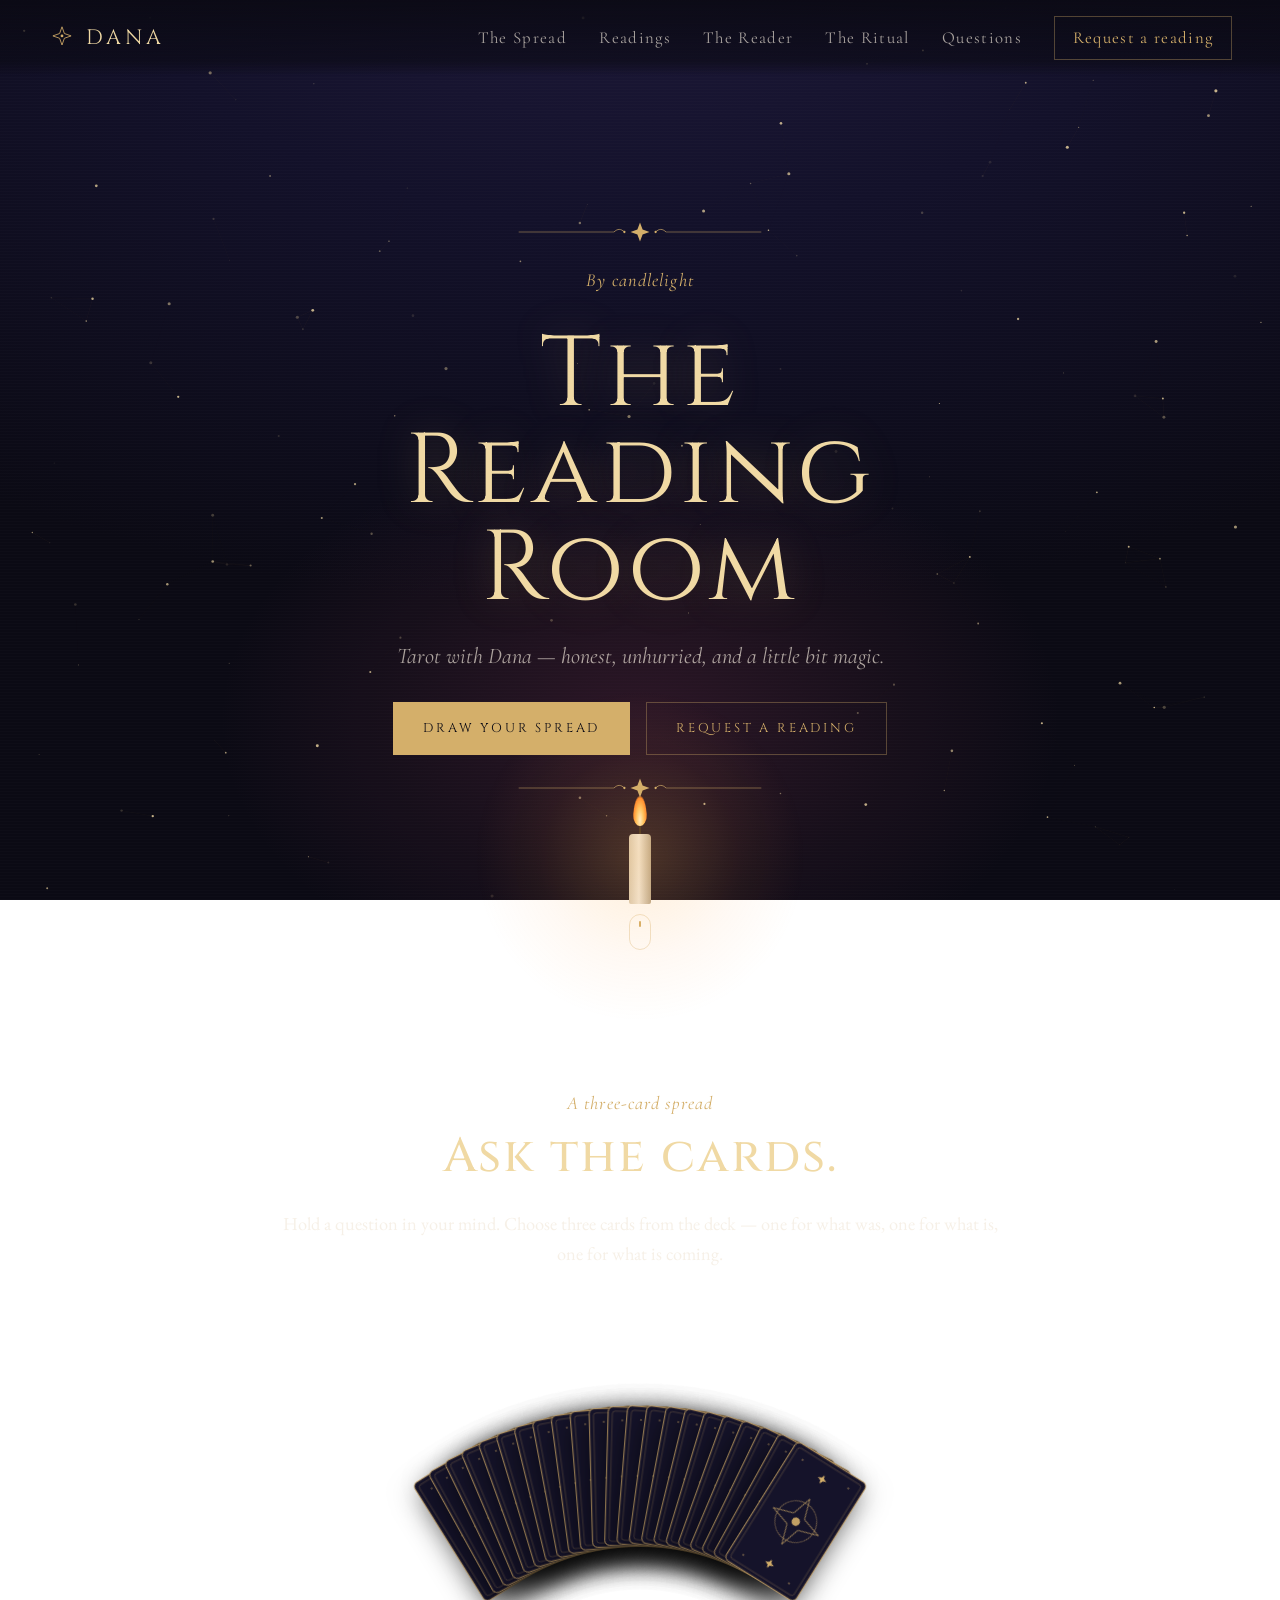
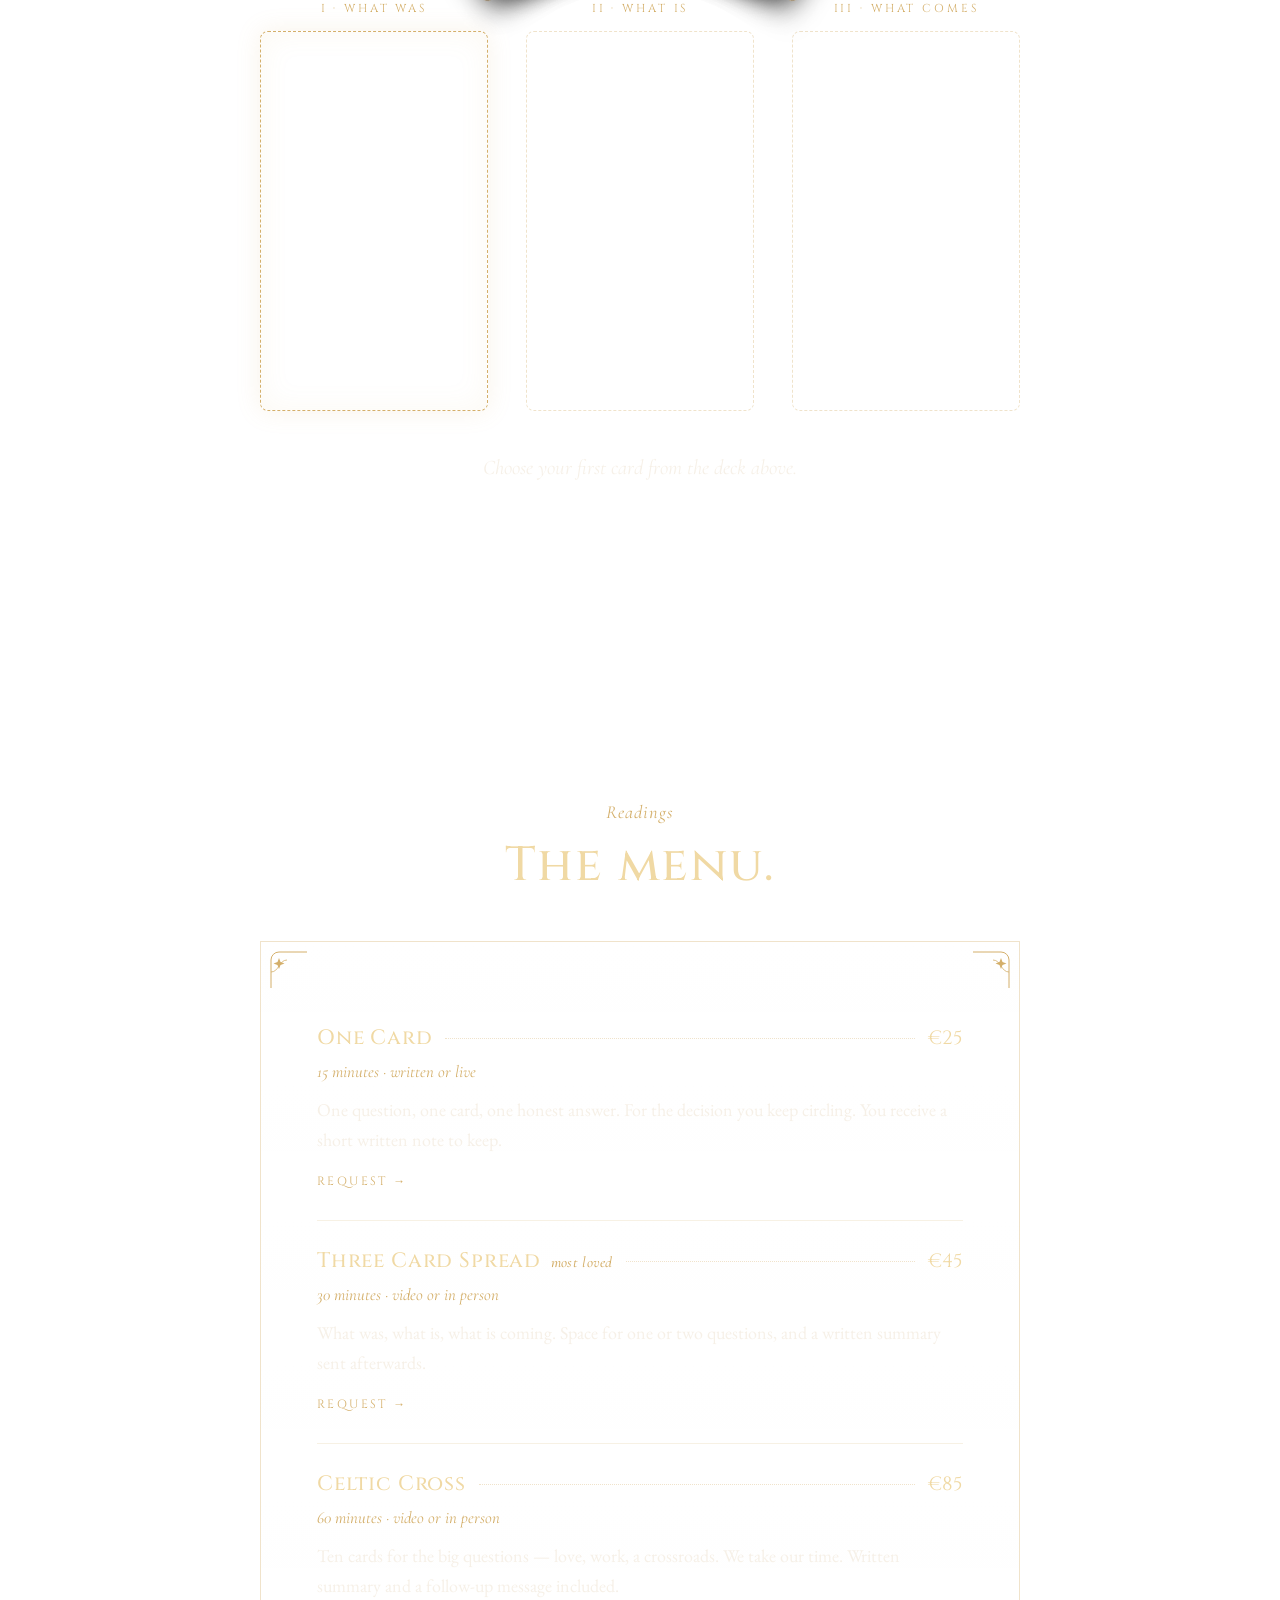
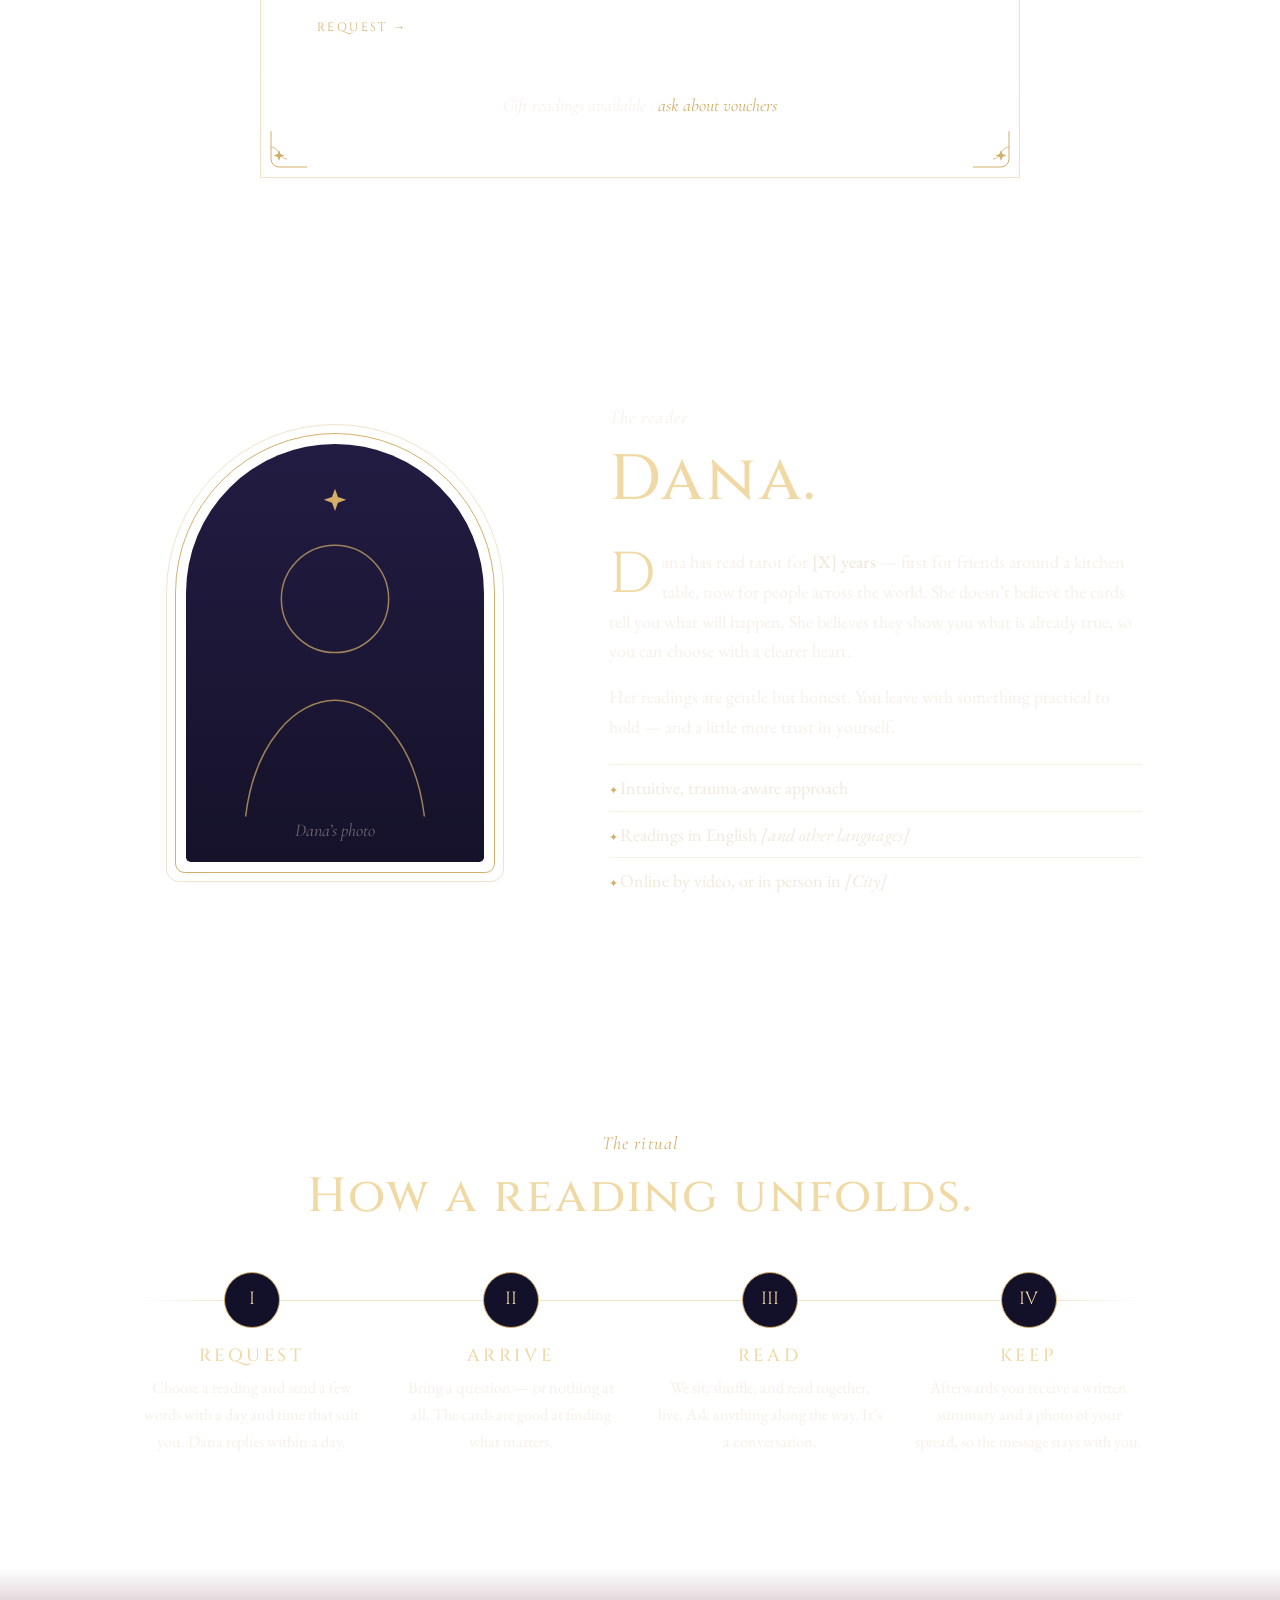
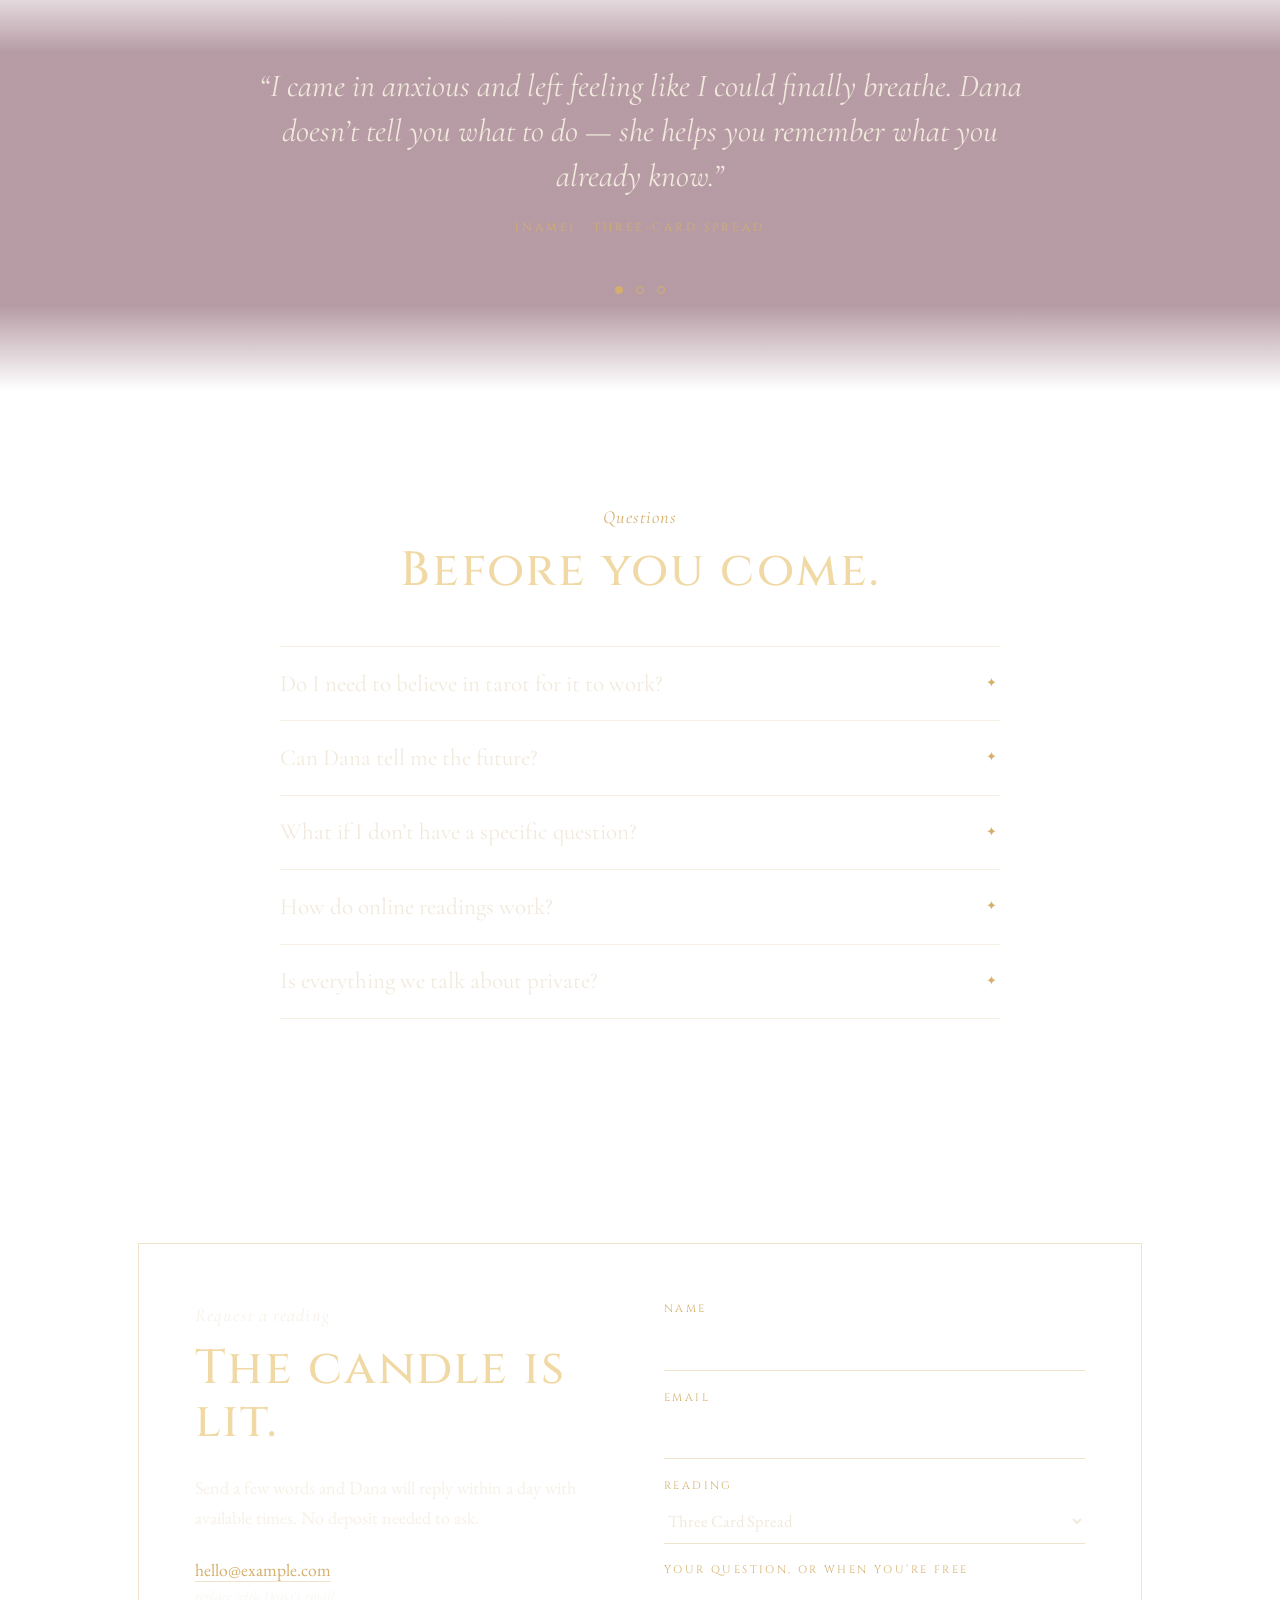
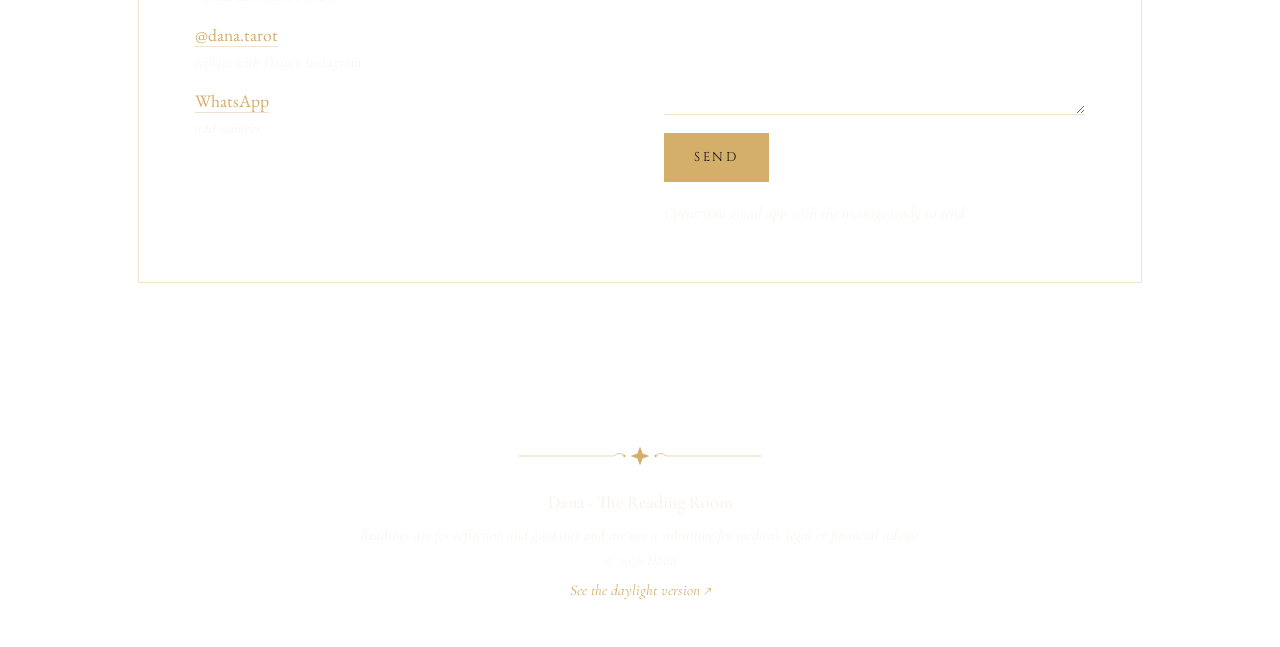
==== v2/index.html @ 47bb2d73 "Add v2: midnight edition with interactive three-card spread Co-Authored-By: Claude Fable 5 <noreply@" ====
<!doctype html>
<html lang="en">
<head>
  <meta charset="UTF-8">
  <meta name="viewport" content="width=device-width, initial-scale=1.0">
  <title>Dana · The Reading Room</title>
  <meta name="description" content="Tarot readings by candlelight with Dana. Draw your own three-card spread, then book a reading.">
  <meta name="theme-color" content="#0B0A14">
  <meta property="og:title" content="Dana · The Reading Room">
  <meta property="og:description" content="Tarot readings by candlelight. Draw your own three-card spread, then book a reading with Dana.">
  <meta property="og:type" content="website">
  <link rel="icon" href="data:image/svg+xml,%3Csvg xmlns='http://www.w3.org/2000/svg' viewBox='0 0 32 32'%3E%3Crect width='32' height='32' rx='6' fill='%230B0A14'/%3E%3Cpath d='M16 5l2.6 7.4L26 15l-7.4 2.6L16 25l-2.6-7.4L6 15l7.4-2.6z' fill='%23D4AF6A'/%3E%3C/svg%3E">
  <link rel="preconnect" href="https://fonts.googleapis.com">
  <link rel="preconnect" href="https://fonts.gstatic.com" crossorigin>
  <link href="https://fonts.googleapis.com/css2?family=Cinzel:wght@400;500;600&family=Cormorant+Garamond:ital,wght@0,400;0,500;1,400;1,500&family=EB+Garamond:ital,wght@0,400;0,500;1,400&display=swap" rel="stylesheet">
  <link rel="stylesheet" href="styles.css">
</head>
<body>

  <div class="veil" aria-hidden="true"></div>
  <canvas class="constellations" aria-hidden="true"></canvas>

  <header class="top">
    <a class="sigil" href="#top" aria-label="Dana — home">
      <svg viewBox="0 0 40 40" aria-hidden="true"><path d="M20 4l3.4 9.6L33 17l-9.6 3.4L20 30l-3.4-9.6L7 17l9.6-3.4z" fill="none" stroke="currentColor" stroke-width="1.2"/><circle cx="20" cy="17" r="2" fill="currentColor"/></svg>
      <span>Dana</span>
    </a>
    <nav class="menu" id="menu">
      <a href="#spread">The Spread</a>
      <a href="#readings">Readings</a>
      <a href="#reader">The Reader</a>
      <a href="#ritual">The Ritual</a>
      <a href="#questions">Questions</a>
      <a href="#book" class="menu__cta">Request a reading</a>
    </nav>
    <button class="burger" aria-expanded="false" aria-controls="menu" aria-label="Open menu"><span></span><span></span><span></span></button>
  </header>

  <main id="top">

    <!-- ═════════ ENTRANCE ═════════ -->
    <section class="entrance">
      <div class="entrance__frame">
        <svg class="ornament ornament--top" viewBox="0 0 300 30" aria-hidden="true"><use href="#flourish"/></svg>
        <p class="kicker">By candlelight</p>
        <h1>The<br>Reading<br>Room</h1>
        <p class="entrance__sub">Tarot with Dana — honest, unhurried, and a little bit magic.</p>
        <div class="entrance__actions">
          <a class="btn btn--gold" href="#spread">Draw your spread</a>
          <a class="btn btn--line" href="#book">Request a reading</a>
        </div>
        <svg class="ornament ornament--bottom" viewBox="0 0 300 30" aria-hidden="true"><use href="#flourish"/></svg>
      </div>

      <div class="candle" aria-hidden="true">
        <div class="candle__flame"></div>
        <div class="candle__wick"></div>
        <div class="candle__body"></div>
        <div class="candle__glow"></div>
      </div>

      <a class="scroll-cue" href="#spread" aria-label="Scroll down"><span></span></a>
    </section>

    <!-- ═════════ THE SPREAD ═════════ -->
    <section class="block spread" id="spread">
      <header class="block__head">
        <p class="kicker">A three-card spread</p>
        <h2>Ask the cards.</h2>
        <p class="block__lede">Hold a question in your mind. Choose three cards from the deck — one for what was, one for what is, one for what is coming.</p>
      </header>

      <div class="deck" id="deck" aria-label="Tarot deck — pick three cards">
        <!-- fanned cards injected by script -->
      </div>

      <div class="table" id="table">
        <div class="slot" data-pos="0">
          <p class="slot__label">I · What was</p>
          <div class="slot__card" aria-live="polite"><div class="slot__empty"></div></div>
        </div>
        <div class="slot" data-pos="1">
          <p class="slot__label">II · What is</p>
          <div class="slot__card" aria-live="polite"><div class="slot__empty"></div></div>
        </div>
        <div class="slot" data-pos="2">
          <p class="slot__label">III · What comes</p>
          <div class="slot__card" aria-live="polite"><div class="slot__empty"></div></div>
        </div>
      </div>

      <div class="interpretation" id="interpretation" aria-live="polite">
        <p class="interpretation__hint">Choose your first card from the deck above.</p>
      </div>

      <p class="spread__after">
        <button class="btn btn--line" id="reset-spread" type="button" hidden>Shuffle &amp; begin again</button>
        <a class="btn btn--gold" href="#book" id="spread-book" hidden>Go deeper with Dana</a>
      </p>
    </section>

    <!-- ═════════ READINGS (menu card) ═════════ -->
    <section class="block readings" id="readings">
      <header class="block__head">
        <p class="kicker">Readings</p>
        <h2>The menu.</h2>
      </header>

      <div class="menu-card">
        <svg class="menu-card__corner menu-card__corner--tl" viewBox="0 0 40 40" aria-hidden="true"><use href="#corner"/></svg>
        <svg class="menu-card__corner menu-card__corner--tr" viewBox="0 0 40 40" aria-hidden="true"><use href="#corner"/></svg>
        <svg class="menu-card__corner menu-card__corner--bl" viewBox="0 0 40 40" aria-hidden="true"><use href="#corner"/></svg>
        <svg class="menu-card__corner menu-card__corner--br" viewBox="0 0 40 40" aria-hidden="true"><use href="#corner"/></svg>

        <article class="dish">
          <div class="dish__row">
            <h3>One Card</h3>
            <span class="dish__dots" aria-hidden="true"></span>
            <span class="dish__price">€25</span>
          </div>
          <p class="dish__meta">15 minutes · written or live</p>
          <p>One question, one card, one honest answer. For the decision you keep circling. You receive a short written note to keep.</p>
          <a href="#book" data-reading="One Card">Request →</a>
        </article>

        <article class="dish dish--star">
          <div class="dish__row">
            <h3>Three Card Spread <span class="dish__badge">most loved</span></h3>
            <span class="dish__dots" aria-hidden="true"></span>
            <span class="dish__price">€45</span>
          </div>
          <p class="dish__meta">30 minutes · video or in person</p>
          <p>What was, what is, what is coming. Space for one or two questions, and a written summary sent afterwards.</p>
          <a href="#book" data-reading="Three Card Spread">Request →</a>
        </article>

        <article class="dish">
          <div class="dish__row">
            <h3>Celtic Cross</h3>
            <span class="dish__dots" aria-hidden="true"></span>
            <span class="dish__price">€85</span>
          </div>
          <p class="dish__meta">60 minutes · video or in person</p>
          <p>Ten cards for the big questions — love, work, a crossroads. We take our time. Written summary and a follow-up message included.</p>
          <a href="#book" data-reading="Celtic Cross">Request →</a>
        </article>

        <p class="menu-card__foot">Gift readings available · <a href="#book" data-reading="Gift voucher">ask about vouchers</a></p>
      </div>
    </section>

    <!-- ═════════ THE READER ═════════ -->
    <section class="block reader" id="reader">
      <div class="reader__portrait">
        <div class="arch">
          <!-- Replace with Dana's photo: <img src="../assets/dana.jpg" alt="Dana"> -->
          <div class="arch__placeholder" role="img" aria-label="Portrait of Dana (placeholder)">
            <svg viewBox="0 0 200 280" aria-hidden="true">
              <circle cx="100" cy="104" r="36" fill="none" stroke="#D4AF6A" stroke-width="1" opacity=".7"/>
              <path d="M40 250c6-50 34-78 60-78s54 28 60 78" fill="none" stroke="#D4AF6A" stroke-width="1" opacity=".7"/>
              <path d="M100 30l2 5.5 5.5 2-5.5 2-2 5.5-2-5.5-5.5-2 5.5-2z" fill="#D4AF6A"/>
            </svg>
            <span>Dana’s photo</span>
          </div>
        </div>
      </div>
      <div class="reader__text">
        <p class="kicker">The reader</p>
        <h2>Dana.</h2>
        <p class="drop">Dana has read tarot for <strong>[X] years</strong> — first for friends around a kitchen table, now for people across the world. She doesn’t believe the cards tell you what will happen. She believes they show you what is already true, so you can choose with a clearer heart.</p>
        <p>Her readings are gentle but honest. You leave with something practical to hold — and a little more trust in yourself.</p>
        <ul class="reader__facts">
          <li>Intuitive, trauma-aware approach</li>
          <li>Readings in English <em>[and other languages]</em></li>
          <li>Online by video, or in person in <em>[City]</em></li>
        </ul>
      </div>
    </section>

    <!-- ═════════ THE RITUAL ═════════ -->
    <section class="block ritual" id="ritual">
      <header class="block__head">
        <p class="kicker">The ritual</p>
        <h2>How a reading unfolds.</h2>
      </header>
      <ol class="rite">
        <li><span class="rite__num">I</span><h3>Request</h3><p>Choose a reading and send a few words with a day and time that suit you. Dana replies within a day.</p></li>
        <li><span class="rite__num">II</span><h3>Arrive</h3><p>Bring a question — or nothing at all. The cards are good at finding what matters.</p></li>
        <li><span class="rite__num">III</span><h3>Read</h3><p>We sit, shuffle, and read together, live. Ask anything along the way. It’s a conversation.</p></li>
        <li><span class="rite__num">IV</span><h3>Keep</h3><p>Afterwards you receive a written summary and a photo of your spread, so the message stays with you.</p></li>
      </ol>
    </section>

    <!-- ═════════ WHISPERS ═════════ -->
    <section class="whispers">
      <div class="whispers__track" id="whispers">
        <figure class="whisper is-active">
          <blockquote>“I came in anxious and left feeling like I could finally breathe. Dana doesn’t tell you what to do — she helps you remember what you already know.”</blockquote>
          <figcaption>[Name] · three-card spread</figcaption>
        </figure>
        <figure class="whisper">
          <blockquote>“Honest, warm, and surprisingly practical. I’ve had readings before, but this was the first one I actually used.”</blockquote>
          <figcaption>[Name] · Celtic Cross</figcaption>
        </figure>
        <figure class="whisper">
          <blockquote>“Like talking to a wise friend who happened to have a deck of cards. I booked again the next month.”</blockquote>
          <figcaption>[Name] · one card</figcaption>
        </figure>
      </div>
      <div class="whispers__dots" role="tablist" aria-label="Testimonials">
        <button role="tab" aria-selected="true" aria-label="Testimonial 1"></button>
        <button role="tab" aria-selected="false" aria-label="Testimonial 2"></button>
        <button role="tab" aria-selected="false" aria-label="Testimonial 3"></button>
      </div>
    </section>

    <!-- ═════════ QUESTIONS ═════════ -->
    <section class="block questions" id="questions">
      <header class="block__head">
        <p class="kicker">Questions</p>
        <h2>Before you come.</h2>
      </header>
      <div class="q">
        <details><summary>Do I need to believe in tarot for it to work?</summary><p>No. Think of the cards as a beautiful mirror. Whether you see them as spiritual, psychological, or simply a way to slow down and reflect, the conversation around them is what matters.</p></details>
        <details><summary>Can Dana tell me the future?</summary><p>She reads the energy of where things are heading — not a fixed script. You always have a say in what comes next. That is the whole point.</p></details>
        <details><summary>What if I don’t have a specific question?</summary><p>Completely fine. Many of the most meaningful readings start with “I just feel like I need this.” You’ll find the thread together.</p></details>
        <details><summary>How do online readings work?</summary><p>You meet on a video call. Dana shuffles and lays the cards on camera, and you talk through them just as you would in person. You receive a photo of your spread afterwards.</p></details>
        <details><summary>Is everything we talk about private?</summary><p>Always. What is shared in a reading stays in the reading.</p></details>
      </div>
    </section>

    <!-- ═════════ BOOK ═════════ -->
    <section class="block book" id="book">
      <div class="book__inner">
        <div class="book__text">
          <p class="kicker">Request a reading</p>
          <h2>The candle is lit.</h2>
          <p>Send a few words and Dana will reply within a day with available times. No deposit needed to ask.</p>
          <ul class="book__ways">
            <li><a href="mailto:hello@example.com">hello@example.com</a><small>replace with Dana’s email</small></li>
            <li><a href="https://instagram.com/" target="_blank" rel="noopener">@dana.tarot</a><small>replace with Dana’s Instagram</small></li>
            <li><a href="https://wa.me/" target="_blank" rel="noopener">WhatsApp</a><small>add number</small></li>
          </ul>
        </div>
        <form class="form" id="book-form" action="mailto:hello@example.com?subject=Reading%20request" method="post" enctype="text/plain">
          <label><span>Name</span><input type="text" name="name" required autocomplete="name"></label>
          <label><span>Email</span><input type="email" name="email" required autocomplete="email"></label>
          <label><span>Reading</span>
            <select name="reading" id="reading-select">
              <option>Three Card Spread</option>
              <option>One Card</option>
              <option>Celtic Cross</option>
              <option>Gift voucher</option>
              <option>Not sure yet</option>
            </select>
          </label>
          <label><span>Your question, or when you’re free</span><textarea name="message" rows="4"></textarea></label>
          <button class="btn btn--gold" type="submit">Send</button>
          <p class="form__note">Opens your email app with the message ready to send.</p>
        </form>
      </div>
    </section>

  </main>

  <footer class="foot">
    <svg class="ornament" viewBox="0 0 300 30" aria-hidden="true"><use href="#flourish"/></svg>
    <p>Dana · The Reading Room</p>
    <p class="foot__small">Readings are for reflection and guidance and are not a substitute for medical, legal or financial advice.<br>© <span id="year"></span> Dana</p>
    <p class="foot__small"><a href="../">See the daylight version ↗</a></p>
  </footer>

  <svg width="0" height="0" style="position:absolute" aria-hidden="true">
    <defs>
      <symbol id="flourish" viewBox="0 0 300 30">
        <path d="M10 15h110M180 15h110" stroke="currentColor" stroke-width=".8" opacity=".7"/>
        <path d="M150 4l3 8 8 3-8 3-3 8-3-8-8-3 8-3z" fill="currentColor"/>
        <circle cx="132" cy="15" r="1.3" fill="currentColor"/><circle cx="168" cy="15" r="1.3" fill="currentColor"/>
        <path d="M120 15c4-4 8-4 12 0M168 15c4-4 8-4 12 0" fill="none" stroke="currentColor" stroke-width=".8"/>
      </symbol>
      <symbol id="corner" viewBox="0 0 40 40">
        <path d="M2 38V10a8 8 0 0 1 8-8h28" fill="none" stroke="currentColor" stroke-width="1"/>
        <path d="M2 22c8 0 8-12 16-12" fill="none" stroke="currentColor" stroke-width=".8"/>
        <path d="M10 8l1.5 4 4 1.5-4 1.5-1.5 4-1.5-4-4-1.5 4-1.5z" fill="currentColor"/>
      </symbol>
      <symbol id="back" viewBox="0 0 120 200">
        <rect x="1" y="1" width="118" height="198" rx="7" fill="#15132A" stroke="#D4AF6A" stroke-width="1.2"/>
        <rect x="7" y="7" width="106" height="186" rx="4" fill="none" stroke="#D4AF6A" stroke-width=".6" opacity=".6"/>
        <path d="M60 100m-30 0a30 30 0 1 0 60 0a30 30 0 1 0-60 0" fill="none" stroke="#D4AF6A" stroke-width=".8" opacity=".8"/>
        <path d="M60 62l9 29 29 9-29 9-9 29-9-29-29-9 29-9z" fill="none" stroke="#D4AF6A" stroke-width=".9"/>
        <circle cx="60" cy="100" r="6" fill="#D4AF6A" opacity=".9"/>
        <path d="M60 22l2 5 5 2-5 2-2 5-2-5-5-2 5-2zM60 164l2 5 5 2-5 2-2 5-2-5-5-2 5-2z" fill="#D4AF6A"/>
        <path d="M20 20l3 0M97 20l3 0M20 180l3 0M97 180l3 0" stroke="#D4AF6A" stroke-width="1"/>
      </symbol>
    </defs>
  </svg>

  <script src="script.js"></script>
</body>
</html>
---- v2/styles.css ----
/* ═══════════════════════════════════════════════
   Dana · The Reading Room — midnight & candlelight
   ═══════════════════════════════════════════════ */
:root {
  --night: #0B0A14;
  --night-2: #13112A;
  --night-3: #1C1836;
  --wine: #5E2238;
  --wine-2: #7A2E45;
  --gold: #D4AF6A;
  --gold-2: #F0D9A4;
  --gold-dim: rgba(212, 175, 106, .35);
  --ivory: #F1E9DC;
  --ivory-dim: rgba(241, 233, 220, .68);
  --ivory-faint: rgba(241, 233, 220, .4);

  --display: 'Cinzel', 'Trajan Pro', Georgia, serif;
  --serif: 'Cormorant Garamond', Georgia, serif;
  --body: 'EB Garamond', Georgia, 'Times New Roman', serif;

  --max: 1100px;
  --ease: cubic-bezier(.2, .7, .2, 1);
}

*, *::before, *::after { box-sizing: border-box; }
html { scroll-behavior: smooth; }
body {
  margin: 0;
  background: radial-gradient(1200px 700px at 50% -10%, #1F1A3C 0%, var(--night-2) 45%, var(--night) 100%) fixed;
  color: var(--ivory);
  font-family: var(--body);
  font-size: 18px;
  line-height: 1.65;
  overflow-x: hidden;
}
img, svg { max-width: 100%; display: block; }
a { color: var(--gold); text-decoration: none; }
::selection { background: var(--wine-2); color: var(--ivory); }

h1, h2, h3 { font-family: var(--display); font-weight: 500; color: var(--gold-2); margin: 0 0 .5em; line-height: 1.1; letter-spacing: .04em; }
h1 { font-size: clamp(3rem, 9vw, 6.2rem); line-height: .98; font-weight: 400; }
h2 { font-size: clamp(1.9rem, 4.2vw, 3rem); }
h3 { font-size: 1.3rem; }
.kicker {
  font-family: var(--serif); font-style: italic; font-size: 1.15rem;
  color: var(--gold); letter-spacing: .06em; margin: 0 0 .8rem;
}
p { margin: 0 0 1rem; }
strong { font-weight: 500; color: var(--ivory); }

/* ── Atmosphere ── */
.veil {
  position: fixed; inset: 0; z-index: 0; pointer-events: none;
  background:
    radial-gradient(600px 400px at 50% 80%, rgba(122, 46, 69, .28), transparent 70%),
    repeating-linear-gradient(0deg, rgba(255,255,255,.012) 0 1px, transparent 1px 3px);
  mix-blend-mode: screen;
}
.constellations { position: fixed; inset: 0; width: 100%; height: 100%; z-index: 0; pointer-events: none; opacity: .9; }
main, .top, .foot { position: relative; z-index: 1; }

/* ── Header ── */
.top {
  position: sticky; top: 0; z-index: 30;
  display: flex; align-items: center; justify-content: space-between;
  padding: 1rem clamp(1.2rem, 4vw, 3rem);
  background: linear-gradient(180deg, rgba(11,10,20,.92), rgba(11,10,20,.6) 80%, transparent);
}
.sigil { display: flex; align-items: center; gap: .6rem; font-family: var(--display); font-size: 1.3rem; letter-spacing: .2em; color: var(--gold-2); text-transform: uppercase; }
.sigil svg { width: 28px; height: 28px; color: var(--gold); }
.menu { display: flex; gap: 2rem; align-items: center; }
.menu a { font-family: var(--serif); font-size: 1.05rem; letter-spacing: .08em; color: var(--ivory-dim); transition: color .3s; }
.menu a:hover { color: var(--gold-2); }
.menu__cta { border: 1px solid var(--gold-dim); padding: .45rem 1.1rem; color: var(--gold) !important; }
.menu__cta:hover { border-color: var(--gold); background: rgba(212,175,106,.08); }
.burger { display: none; background: none; border: 0; width: 40px; height: 40px; cursor: pointer; flex-direction: column; gap: 5px; align-items: center; justify-content: center; }
.burger span { width: 22px; height: 1px; background: var(--gold); transition: .3s; }
.burger[aria-expanded="true"] span:nth-child(1) { transform: translateY(6px) rotate(45deg); }
.burger[aria-expanded="true"] span:nth-child(2) { opacity: 0; }
.burger[aria-expanded="true"] span:nth-child(3) { transform: translateY(-6px) rotate(-45deg); }

/* ── Buttons ── */
.btn {
  display: inline-flex; align-items: center; justify-content: center;
  font-family: var(--display); font-size: .8rem; letter-spacing: .22em; text-transform: uppercase;
  padding: .95rem 1.8rem; border: 1px solid var(--gold); cursor: pointer;
  transition: background .3s, color .3s, box-shadow .3s, transform .3s;
}
.btn--gold { background: var(--gold); color: var(--night); }
.btn--gold:hover { background: var(--gold-2); box-shadow: 0 0 30px rgba(212,175,106,.35); transform: translateY(-1px); }
.btn--line { background: transparent; color: var(--gold); border-color: var(--gold-dim); }
.btn--line:hover { border-color: var(--gold); background: rgba(212,175,106,.08); }

/* ── Blocks ── */
.block { max-width: var(--max); margin: 0 auto; padding: clamp(4rem, 9vw, 7rem) clamp(1.2rem, 4vw, 3rem); }
.block__head { text-align: center; max-width: 46rem; margin: 0 auto 3rem; }
.block__lede { color: var(--ivory-dim); font-size: 1.15rem; }
.ornament { width: 260px; color: var(--gold); margin: 0 auto; }

/* ── Entrance ── */
.entrance {
  position: relative; min-height: 100vh;
  display: grid; place-items: center; text-align: center;
  padding: 4rem 1.2rem 6rem;
}
.entrance__frame { position: relative; z-index: 2; max-width: 720px; display: grid; justify-items: center; gap: 1.2rem; }
.entrance h1 { margin: 0; text-shadow: 0 0 40px rgba(212,175,106,.25); }
.entrance__sub { font-family: var(--serif); font-style: italic; font-size: 1.4rem; color: var(--ivory-dim); margin: 0; }
.entrance__actions { display: flex; gap: 1rem; flex-wrap: wrap; justify-content: center; margin-top: .5rem; }
.ornament--top, .ornament--bottom { animation: fade-in 2s var(--ease) both; }
.entrance__frame > * { animation: rise 1.4s var(--ease) both; }
.entrance__frame > :nth-child(2) { animation-delay: .15s; }
.entrance__frame > :nth-child(3) { animation-delay: .3s; }
.entrance__frame > :nth-child(4) { animation-delay: .5s; }
.entrance__frame > :nth-child(5) { animation-delay: .65s; }
@keyframes rise { from { opacity: 0; transform: translateY(18px); } to { opacity: 1; transform: none; } }
@keyframes fade-in { from { opacity: 0; } to { opacity: 1; } }

/* candle */
.candle { position: absolute; bottom: 8%; left: 50%; transform: translateX(-50%); width: 40px; z-index: 1; }
.candle__body { width: 22px; height: 70px; margin: 0 auto; background: linear-gradient(90deg, #D9CBB4, #F1E9DC 45%, #B9A88E); border-radius: 4px 4px 2px 2px; }
.candle__wick { width: 2px; height: 10px; background: #3a2a1a; margin: 0 auto; }
.candle__flame {
  width: 14px; height: 30px; margin: 0 auto -2px;
  background: radial-gradient(ellipse at 50% 80%, #fff6d5 0%, #ffc864 35%, #ff8a2b 65%, transparent 75%);
  border-radius: 50% 50% 50% 50% / 60% 60% 40% 40%;
  filter: blur(.4px);
  animation: flicker 1.6s ease-in-out infinite alternate;
  transform-origin: 50% 100%;
}
.candle__glow {
  position: absolute; left: 50%; top: -120px; width: 360px; height: 360px; transform: translateX(-50%);
  background: radial-gradient(circle, rgba(255, 180, 80, .22), rgba(255,150,60,.06) 40%, transparent 65%);
  animation: glow 1.6s ease-in-out infinite alternate; pointer-events: none;
}
@keyframes flicker {
  0% { transform: scaleY(1) rotate(-2deg); } 30% { transform: scaleY(1.08) rotate(2deg); }
  60% { transform: scaleY(.94) rotate(-1deg); } 100% { transform: scaleY(1.04) rotate(1deg); }
}
@keyframes glow { from { opacity: .8; } to { opacity: 1.1; } }

.scroll-cue { position: absolute; bottom: 1.6rem; left: 50%; transform: translateX(-50%); width: 22px; height: 36px; border: 1px solid var(--gold-dim); border-radius: 12px; }
.scroll-cue span { position: absolute; left: 50%; top: 6px; width: 2px; height: 6px; margin-left: -1px; background: var(--gold); border-radius: 1px; animation: cue 1.8s ease-in-out infinite; }
@keyframes cue { 0% { transform: translateY(0); opacity: 1; } 100% { transform: translateY(14px); opacity: 0; } }

/* ── The Spread ── */
.deck {
  position: relative; height: 230px; max-width: 820px; margin: 0 auto 2.5rem;
}
.deck__card {
  position: absolute; left: 50%; bottom: 0;
  width: 84px; height: 140px; margin-left: -42px;
  transform-origin: 50% 260%;
  transform: rotate(var(--r)) translateY(0);
  background: none; border: 0; padding: 0; cursor: pointer;
  transition: transform .5s var(--ease), opacity .4s, filter .3s;
  filter: drop-shadow(0 10px 14px rgba(0,0,0,.5));
}
.deck__card svg { width: 100%; height: 100%; }
.deck__card:hover, .deck__card:focus-visible { transform: rotate(var(--r)) translateY(-26px); filter: drop-shadow(0 0 18px rgba(212,175,106,.45)); outline: none; z-index: 5; }
.deck__card.is-taken { opacity: 0; pointer-events: none; transform: rotate(var(--r)) translateY(-80px) scale(.8); }
.deck.is-done .deck__card { opacity: .25; pointer-events: none; }

.table { display: grid; grid-template-columns: repeat(3, minmax(0, 1fr)); gap: clamp(1rem, 3vw, 2.5rem); max-width: 760px; margin: 0 auto 2.5rem; }
.slot { text-align: center; }
.slot { display: flex; flex-direction: column; }
.slot__label { font-family: var(--display); font-size: .72rem; letter-spacing: .25em; text-transform: uppercase; color: var(--gold); margin: 0 0 .9rem; min-height: 2.6em; display: flex; align-items: flex-end; justify-content: center; line-height: 1.3; }
.slot__card { aspect-ratio: 3 / 5; perspective: 1200px; width: 100%; }
.slot__empty {
  height: 100%; border: 1px dashed var(--gold-dim); border-radius: 8px;
  background: rgba(255,255,255,.015);
  transition: border-color .3s, box-shadow .3s;
}
.slot.is-next .slot__empty { border-color: var(--gold); box-shadow: inset 0 0 30px rgba(212,175,106,.08), 0 0 24px rgba(212,175,106,.15); animation: breathe 2.2s ease-in-out infinite; }
@keyframes breathe { 50% { box-shadow: inset 0 0 30px rgba(212,175,106,.16), 0 0 36px rgba(212,175,106,.28); } }

.flip { position: relative; width: 100%; height: 100%; transform-style: preserve-3d; transition: transform 1.1s var(--ease); transform: rotateY(180deg); }
.flip.is-open { transform: rotateY(0); }
.flip__face { position: absolute; inset: 0; backface-visibility: hidden; -webkit-backface-visibility: hidden; border-radius: 8px; overflow: hidden; }
.flip__back { transform: rotateY(180deg); }
.flip__back svg { width: 100%; height: 100%; }
.flip__front {
  background: linear-gradient(180deg, #1E1A3A, #14122A);
  border: 1px solid var(--gold); padding: 6px;
}
.flip__frame { height: 100%; border: 1px solid var(--gold-dim); border-radius: 4px; display: flex; flex-direction: column; align-items: center; justify-content: space-between; padding: .7rem .4rem; }
.flip__num { font-family: var(--display); font-size: .85rem; color: var(--gold); letter-spacing: .15em; }
.flip__sym { width: 58%; color: var(--gold-2); }
.flip__sym svg { width: 100%; height: 100%; }
.flip__name { font-family: var(--display); font-size: clamp(.62rem, 1.6vw, .82rem); letter-spacing: .08em; text-transform: uppercase; color: var(--ivory); text-align: center; line-height: 1.25; }

.interpretation { max-width: 680px; margin: 0 auto; text-align: center; min-height: 90px; }
.interpretation__hint { font-family: var(--serif); font-style: italic; font-size: 1.3rem; color: var(--ivory-dim); }
.reading-line { animation: rise .9s var(--ease) both; margin-bottom: 1.6rem; }
.reading-line h3 { margin-bottom: .2rem; }
.reading-line h3 small { display: block; font-family: var(--serif); font-style: italic; font-size: 1rem; letter-spacing: .04em; text-transform: none; color: var(--gold); font-weight: 400; margin-bottom: .2rem; }
.reading-line p { color: var(--ivory-dim); margin: 0; }
.spread__after { display: flex; gap: 1rem; justify-content: center; flex-wrap: wrap; margin-top: 1rem; }
.spread__after [hidden] { display: none; }

/* ── Menu card ── */
.menu-card {
  position: relative; max-width: 760px; margin: 0 auto;
  border: 1px solid var(--gold-dim); padding: clamp(2rem, 5vw, 3.5rem) clamp(1.4rem, 5vw, 3.5rem);
  background: linear-gradient(180deg, rgba(255,255,255,.025), rgba(255,255,255,0));
}
.menu-card__corner { position: absolute; width: 40px; height: 40px; color: var(--gold); }
.menu-card__corner--tl { top: 8px; left: 8px; }
.menu-card__corner--tr { top: 8px; right: 8px; transform: scaleX(-1); }
.menu-card__corner--bl { bottom: 8px; left: 8px; transform: scaleY(-1); }
.menu-card__corner--br { bottom: 8px; right: 8px; transform: scale(-1); }
.dish { padding: 1.6rem 0; border-bottom: 1px solid rgba(212,175,106,.18); }
.dish:last-of-type { border-bottom: 0; }
.dish__row { display: flex; align-items: baseline; gap: .8rem; }
.dish h3 { margin: 0; white-space: nowrap; display: flex; gap: .6rem; align-items: baseline; flex-wrap: wrap; }
.dish__badge { font-family: var(--serif); font-style: italic; font-size: .95rem; letter-spacing: .02em; text-transform: none; color: var(--gold); }
.dish__dots { flex: 1; border-bottom: 1px dotted var(--gold-dim); transform: translateY(-5px); min-width: 20px; }
.dish__price { font-family: var(--display); color: var(--gold-2); font-size: 1.2rem; white-space: nowrap; }
.dish__meta { font-family: var(--serif); font-style: italic; color: var(--gold); margin: .2rem 0 .6rem; font-size: 1.05rem; }
.dish p:not(.dish__meta) { color: var(--ivory-dim); margin-bottom: .6rem; }
.dish > a { font-family: var(--display); font-size: .75rem; letter-spacing: .2em; text-transform: uppercase; }
.dish > a:hover { color: var(--gold-2); }
.menu-card__foot { text-align: center; font-family: var(--serif); font-style: italic; color: var(--ivory-dim); margin: 1.6rem 0 0; }

/* ── The Reader ── */
.reader { display: grid; grid-template-columns: .85fr 1.15fr; gap: clamp(2rem, 6vw, 5rem); align-items: center; }
.arch {
  position: relative; max-width: 320px; margin: 0 auto;
  border: 1px solid var(--gold); border-radius: 200px 200px 12px 12px; padding: 10px;
}
.arch::before { content: ''; position: absolute; inset: -10px; border: 1px solid var(--gold-dim); border-radius: 210px 210px 16px 16px; }
.arch__placeholder, .arch img { border-radius: 190px 190px 6px 6px; overflow: hidden; background: linear-gradient(180deg, #221C42, #15122A); position: relative; aspect-ratio: 200/280; object-fit: cover; width: 100%; }
.arch__placeholder span { position: absolute; bottom: 1rem; left: 0; right: 0; text-align: center; font-family: var(--serif); font-style: italic; color: var(--ivory-faint); }
.reader h2 { font-size: clamp(2.6rem, 6vw, 4rem); }
.reader p { color: var(--ivory-dim); }
.drop::first-letter { font-family: var(--display); font-size: 3.2em; float: left; line-height: .8; padding: .08em .12em 0 0; color: var(--gold-2); }
.reader__facts { list-style: none; padding: 0; margin: 1.4rem 0 0; }
.reader__facts li { padding: .5rem 0; border-top: 1px solid rgba(212,175,106,.18); }
.reader__facts li::before { content: '✦  '; color: var(--gold); font-size: .7rem; }

/* ── Ritual ── */
.rite { list-style: none; padding: 0; margin: 0; display: grid; grid-template-columns: repeat(4, 1fr); gap: 2.5rem 2rem; position: relative; }
.rite::before { content: ''; position: absolute; left: 0; right: 0; top: 28px; height: 1px; background: linear-gradient(90deg, transparent, var(--gold-dim) 10%, var(--gold-dim) 90%, transparent); }
.rite li { position: relative; text-align: center; }
.rite__num { display: grid; place-items: center; width: 56px; height: 56px; margin: 0 auto 1.2rem; border: 1px solid var(--gold); border-radius: 50%; background: var(--night-2); font-family: var(--display); color: var(--gold-2); font-size: 1.1rem; position: relative; z-index: 1; }
.rite h3 { font-size: 1.1rem; letter-spacing: .2em; text-transform: uppercase; }
.rite p { color: var(--ivory-dim); font-size: 1.02rem; margin: 0; }

/* ── Whispers ── */
.whispers { position: relative; padding: clamp(4rem, 9vw, 6rem) 1.2rem; background: linear-gradient(180deg, transparent, rgba(94,34,56,.45) 20%, rgba(94,34,56,.45) 80%, transparent); text-align: center; }
.whispers__track { position: relative; max-width: 800px; margin: 0 auto; min-height: 190px; }
.whisper { position: absolute; inset: 0; margin: 0; opacity: 0; transition: opacity 1.2s var(--ease); pointer-events: none; }
.whisper.is-active { opacity: 1; position: relative; pointer-events: auto; }
.whisper blockquote { margin: 0 0 1.2rem; font-family: var(--serif); font-style: italic; font-size: clamp(1.4rem, 3vw, 2rem); line-height: 1.4; color: var(--ivory); }
.whisper figcaption { font-family: var(--display); font-size: .72rem; letter-spacing: .25em; text-transform: uppercase; color: var(--gold); }
.whispers__dots { display: flex; gap: .8rem; justify-content: center; margin-top: 2rem; }
.whispers__dots button { width: 8px; height: 8px; border-radius: 50%; border: 1px solid var(--gold); background: transparent; cursor: pointer; padding: 0; transition: background .3s; }
.whispers__dots button[aria-selected="true"] { background: var(--gold); }

/* ── Questions ── */
.q { max-width: 720px; margin: 0 auto; }
.q details { border-top: 1px solid rgba(212,175,106,.2); }
.q details:last-child { border-bottom: 1px solid rgba(212,175,106,.2); }
.q summary { cursor: pointer; list-style: none; font-family: var(--serif); font-size: 1.45rem; padding: 1.1rem 2.4rem 1.1rem 0; color: var(--ivory); position: relative; }
.q summary::-webkit-details-marker { display: none; }
.q summary::after { content: '✦'; position: absolute; right: .2rem; top: 50%; transform: translateY(-50%); color: var(--gold); font-size: .8rem; transition: transform .4s var(--ease); }
.q details[open] summary::after { transform: translateY(-50%) rotate(135deg); }
.q p { color: var(--ivory-dim); margin: 0 0 1.3rem; max-width: 62ch; }

/* ── Book ── */
.book__inner { display: grid; grid-template-columns: 1fr 1fr; gap: 3rem; border: 1px solid var(--gold-dim); padding: clamp(2rem, 5vw, 3.5rem); background: rgba(255,255,255,.02); }
.book__text p { color: var(--ivory-dim); }
.book__ways { list-style: none; padding: 0; margin: 1.4rem 0 0; display: grid; gap: .7rem; }
.book__ways a { border-bottom: 1px solid var(--gold-dim); font-size: 1.1rem; }
.book__ways small { display: block; font-family: var(--serif); font-style: italic; color: var(--ivory-faint); }
.form { display: grid; gap: 1.1rem; }
.form label { display: grid; gap: .3rem; }
.form label span { font-family: var(--display); font-size: .68rem; letter-spacing: .22em; text-transform: uppercase; color: var(--gold); }
.form input, .form select, .form textarea {
  font: inherit; font-size: 1.05rem; color: var(--ivory);
  background: transparent; border: 0; border-bottom: 1px solid var(--gold-dim);
  padding: .6rem 0; border-radius: 0; transition: border-color .3s;
}
.form select option { color: var(--night); }
.form input:focus, .form select:focus, .form textarea:focus { outline: none; border-bottom-color: var(--gold-2); }
.form textarea { resize: vertical; }
.form .btn { justify-self: start; }
.form__note { font-family: var(--serif); font-style: italic; color: var(--ivory-faint); font-size: 1rem; margin: 0; }

/* ── Footer ── */
.foot { text-align: center; padding: 3rem 1.2rem 2.5rem; color: var(--ivory-dim); font-family: var(--serif); }
.foot .ornament { margin-bottom: 1.2rem; }
.foot p { margin: .3rem 0; }
.foot__small { font-size: .95rem; color: var(--ivory-faint); font-style: italic; }

/* ── Reveal ── */
.block > *, .whispers > * { opacity: 0; transform: translateY(20px); transition: opacity 1s var(--ease), transform 1s var(--ease); }
.block.in > *, .whispers.in > * { opacity: 1; transform: none; }
.block.in > :nth-child(2), .whispers.in > :nth-child(2) { transition-delay: .12s; }
.block.in > :nth-child(3) { transition-delay: .24s; }
.block.in > :nth-child(4) { transition-delay: .36s; }

@media (prefers-reduced-motion: reduce) {
  html { scroll-behavior: auto; }
  .block > *, .whispers > *, .entrance__frame > *, .ornament--top, .ornament--bottom { animation: none; opacity: 1; transform: none; transition: none; }
  .candle__flame, .candle__glow, .scroll-cue span, .slot.is-next .slot__empty { animation: none; }
}

/* ── Responsive ── */
@media (max-width: 900px) {
  .reader { grid-template-columns: 1fr; text-align: center; }
  .drop::first-letter { float: none; font-size: inherit; padding: 0; line-height: inherit; color: inherit; font-family: inherit; }
  .rite { grid-template-columns: repeat(2, 1fr); }
  .rite::before { display: none; }
  .book__inner { grid-template-columns: 1fr; }
}
@media (max-width: 720px) {
  .burger { display: flex; }
  .menu { position: absolute; top: 100%; left: 0; right: 0; flex-direction: column; align-items: stretch; gap: 0; background: rgba(11,10,20,.97); border-bottom: 1px solid var(--gold-dim); padding: .5rem 1.2rem 1.2rem; display: none; }
  .menu.is-open { display: flex; }
  .menu a { padding: .9rem 0; border-bottom: 1px solid rgba(212,175,106,.12); font-size: 1.15rem; }
  .menu__cta { margin-top: .8rem; text-align: center; }
  .deck { height: 190px; }
  .deck__card { width: 64px; height: 107px; margin-left: -32px; }
  .table { gap: .7rem; }
  .slot__label { font-size: .6rem; letter-spacing: .18em; }
  .rite { grid-template-columns: 1fr; }
  .dish__row { flex-wrap: wrap; }
  .dish__dots { display: none; }
  .dish__price { margin-left: auto; }
  .candle { display: none; }
}
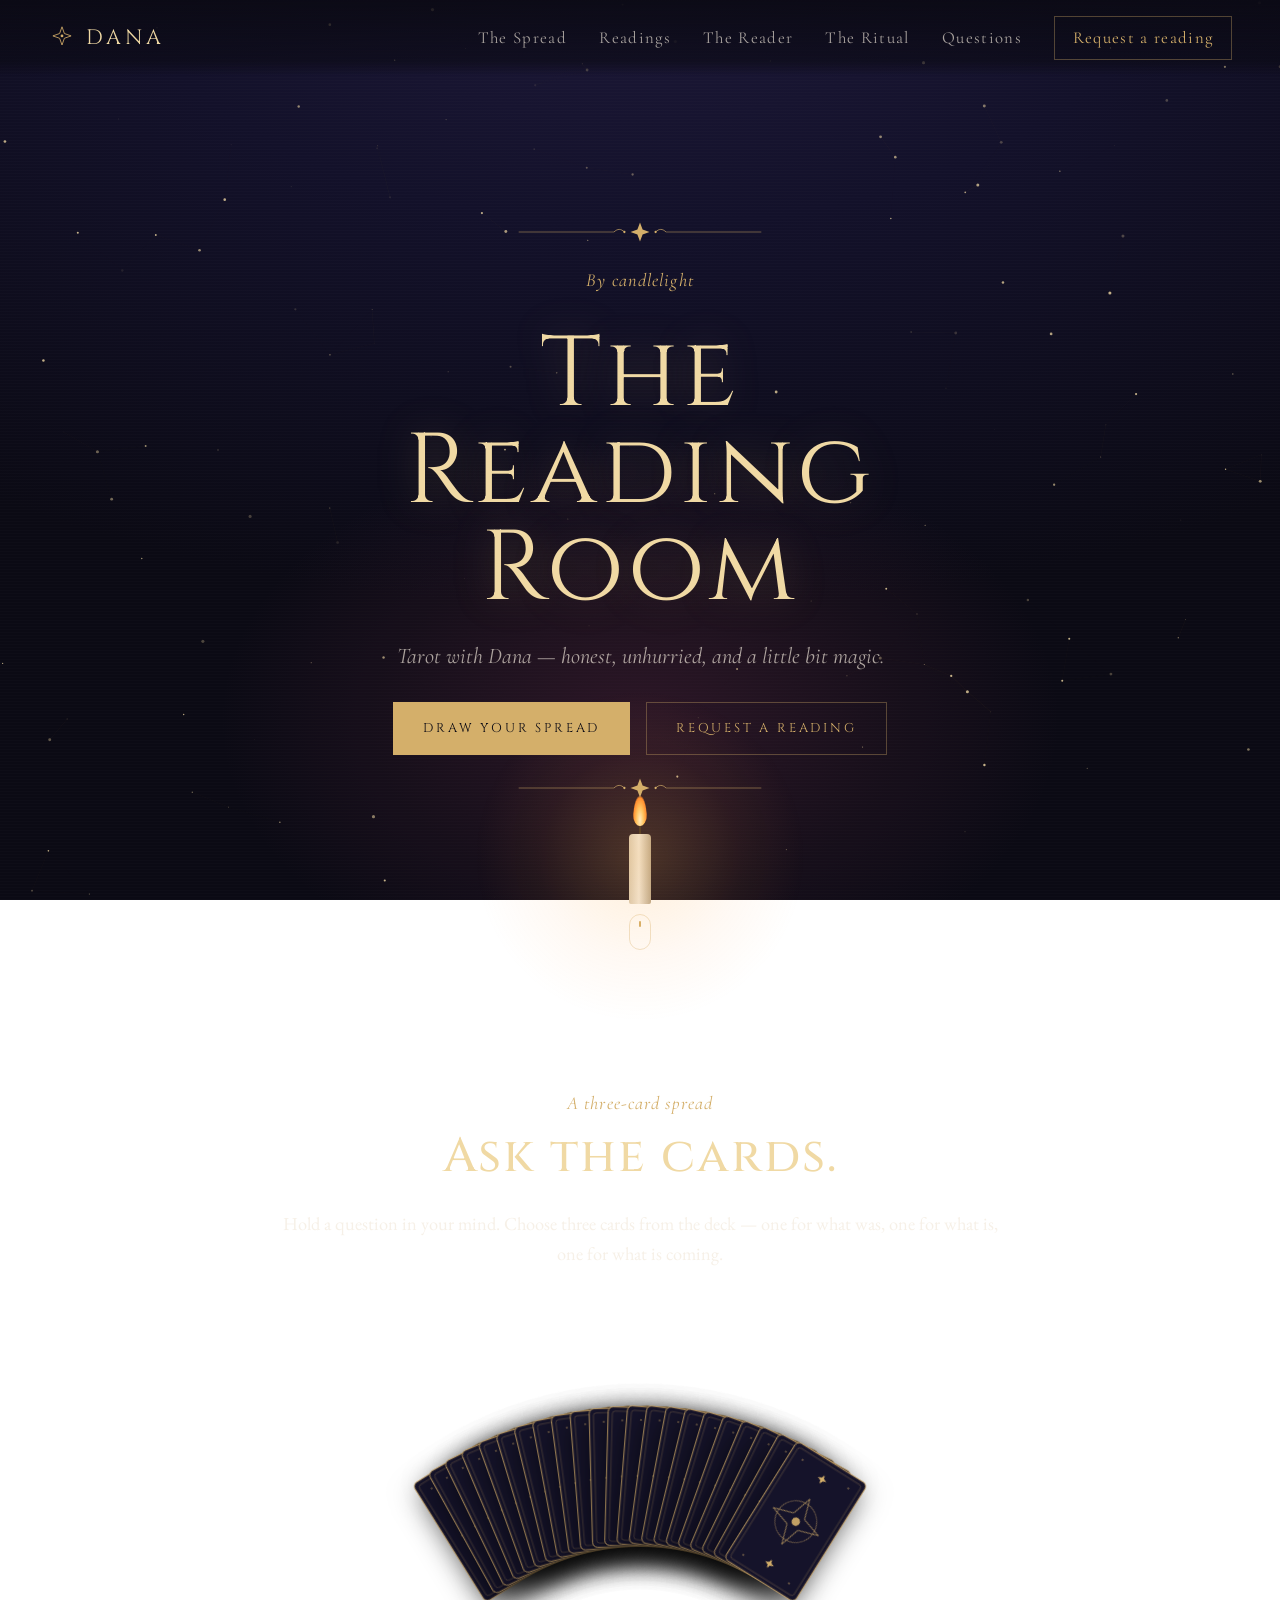
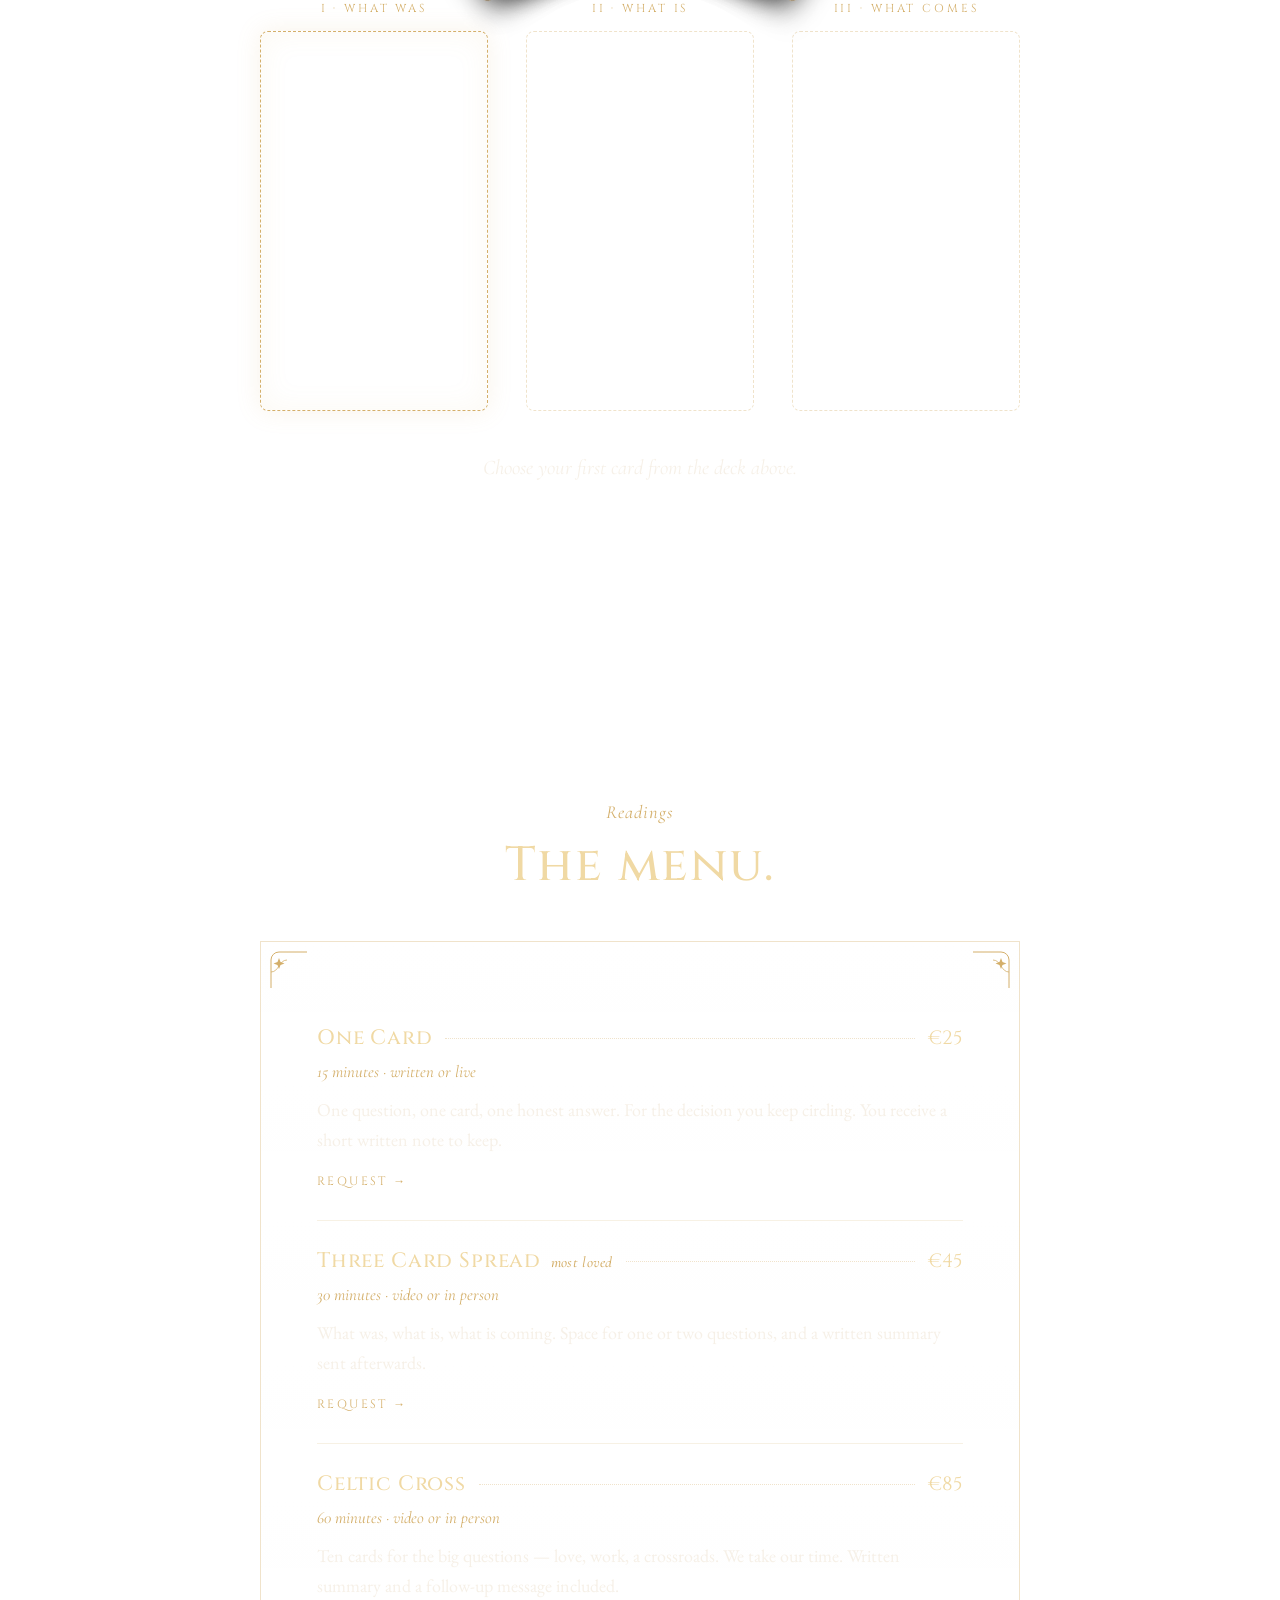
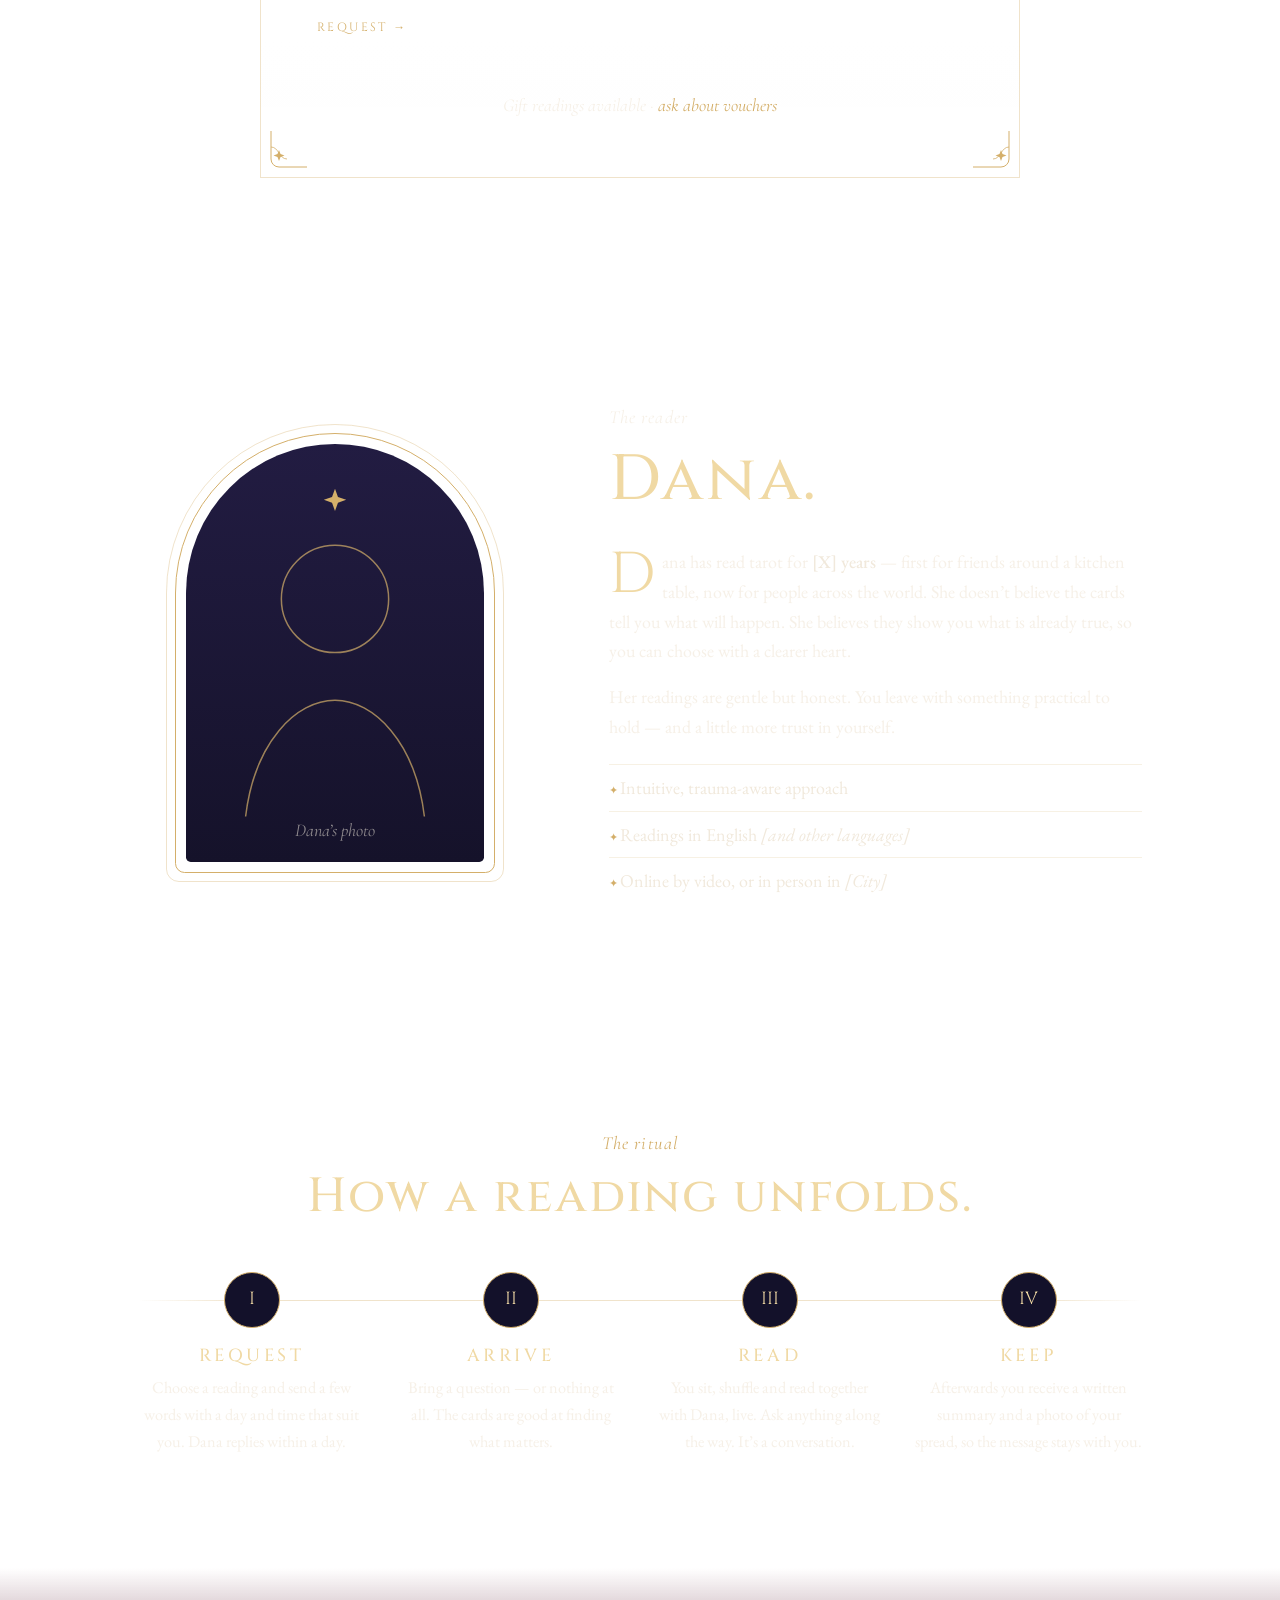
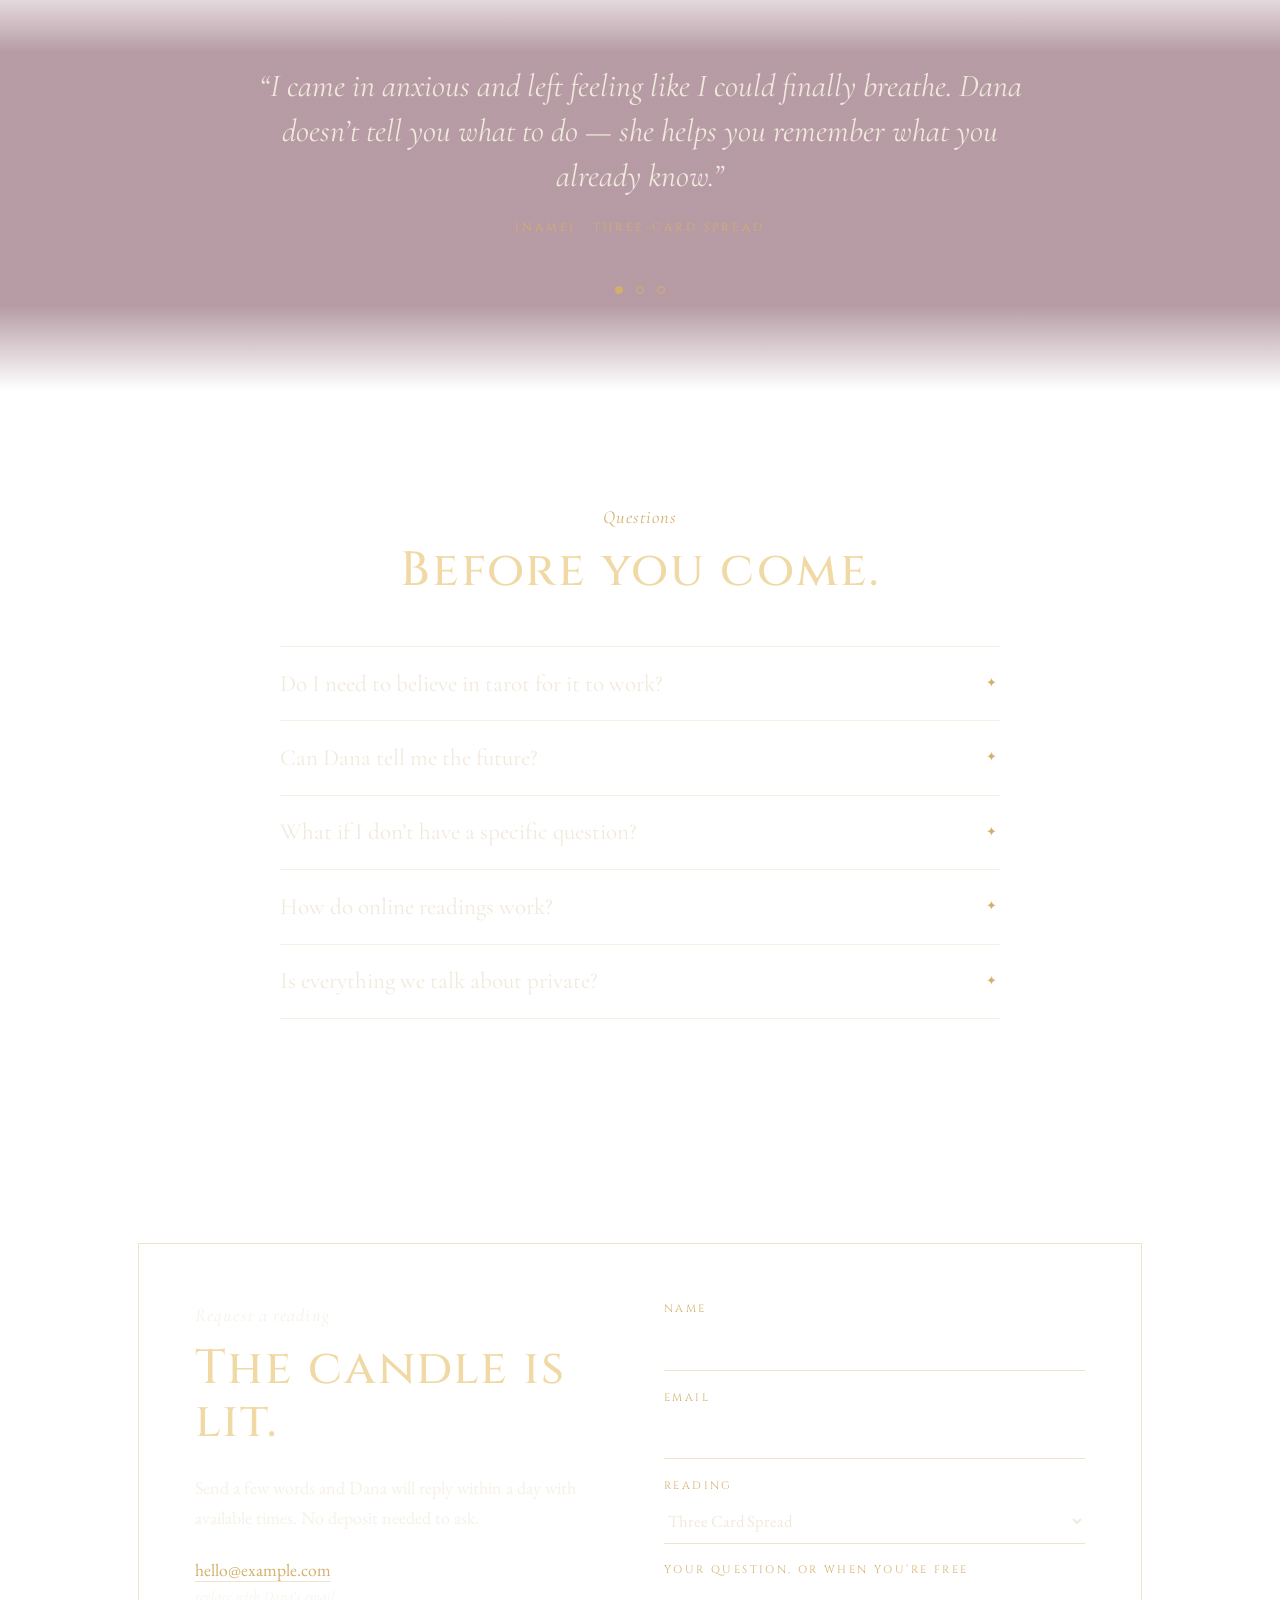
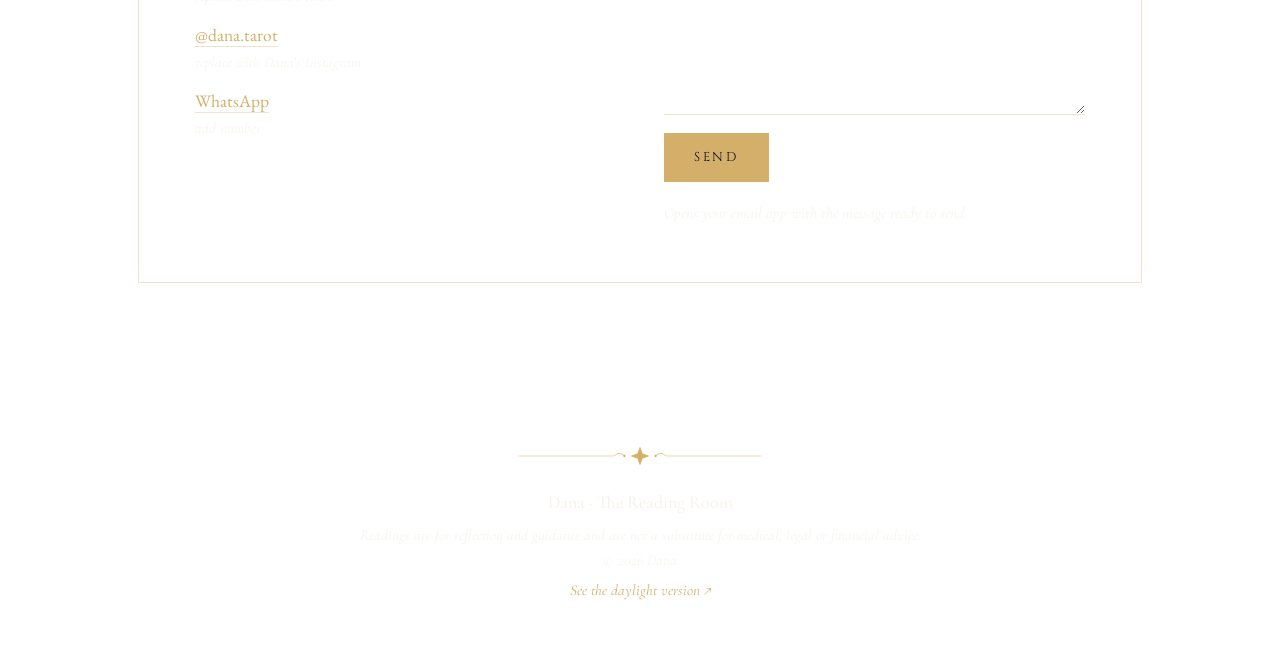
==== commit 1830b6e0: "Apply pre-publish review fixes to both versions - AA-contrast gold for text, plum focus rings, scrol" ====
--- a/v2/index.html
+++ b/v2/index.html
@@ -9,6 +9,8 @@
   <meta property="og:title" content="Dana · The Reading Room">
   <meta property="og:description" content="Tarot readings by candlelight. Draw your own three-card spread, then book a reading with Dana.">
   <meta property="og:type" content="website">
+  <link rel="apple-touch-icon" href="apple-touch-icon.png">
+  <link rel="icon" type="image/png" sizes="32x32" href="favicon-32.png">
   <link rel="icon" href="data:image/svg+xml,%3Csvg xmlns='http://www.w3.org/2000/svg' viewBox='0 0 32 32'%3E%3Crect width='32' height='32' rx='6' fill='%230B0A14'/%3E%3Cpath d='M16 5l2.6 7.4L26 15l-7.4 2.6L16 25l-2.6-7.4L6 15l7.4-2.6z' fill='%23D4AF6A'/%3E%3C/svg%3E">
   <link rel="preconnect" href="https://fonts.googleapis.com">
   <link rel="preconnect" href="https://fonts.gstatic.com" crossorigin>
@@ -186,7 +188,7 @@
       <ol class="rite">
         <li><span class="rite__num">I</span><h3>Request</h3><p>Choose a reading and send a few words with a day and time that suit you. Dana replies within a day.</p></li>
         <li><span class="rite__num">II</span><h3>Arrive</h3><p>Bring a question — or nothing at all. The cards are good at finding what matters.</p></li>
-        <li><span class="rite__num">III</span><h3>Read</h3><p>We sit, shuffle, and read together, live. Ask anything along the way. It’s a conversation.</p></li>
+        <li><span class="rite__num">III</span><h3>Read</h3><p>You sit, shuffle and read together with Dana, live. Ask anything along the way. It’s a conversation.</p></li>
         <li><span class="rite__num">IV</span><h3>Keep</h3><p>Afterwards you receive a written summary and a photo of your spread, so the message stays with you.</p></li>
       </ol>
     </section>
--- a/v2/styles.css
+++ b/v2/styles.css
@@ -12,7 +12,7 @@
   --gold-dim: rgba(212, 175, 106, .35);
   --ivory: #F1E9DC;
   --ivory-dim: rgba(241, 233, 220, .68);
-  --ivory-faint: rgba(241, 233, 220, .4);
+  --ivory-faint: rgba(241, 233, 220, .55);
 
   --display: 'Cinzel', 'Trajan Pro', Georgia, serif;
   --serif: 'Cormorant Garamond', Georgia, serif;
@@ -23,7 +23,7 @@
 }
 
 *, *::before, *::after { box-sizing: border-box; }
-html { scroll-behavior: smooth; }
+html { scroll-behavior: smooth; scroll-padding-top: 90px; }
 body {
   margin: 0;
   background: radial-gradient(1200px 700px at 50% -10%, #1F1A3C 0%, var(--night-2) 45%, var(--night) 100%) fixed;
@@ -73,7 +73,7 @@
 .menu a:hover { color: var(--gold-2); }
 .menu__cta { border: 1px solid var(--gold-dim); padding: .45rem 1.1rem; color: var(--gold) !important; }
 .menu__cta:hover { border-color: var(--gold); background: rgba(212,175,106,.08); }
-.burger { display: none; background: none; border: 0; width: 40px; height: 40px; cursor: pointer; flex-direction: column; gap: 5px; align-items: center; justify-content: center; }
+.burger { display: none; background: none; border: 0; width: 44px; height: 44px; cursor: pointer; flex-direction: column; gap: 5px; align-items: center; justify-content: center; }
 .burger span { width: 22px; height: 1px; background: var(--gold); transition: .3s; }
 .burger[aria-expanded="true"] span:nth-child(1) { transform: translateY(6px) rotate(45deg); }
 .burger[aria-expanded="true"] span:nth-child(2) { opacity: 0; }
@@ -236,7 +236,7 @@
 .drop::first-letter { font-family: var(--display); font-size: 3.2em; float: left; line-height: .8; padding: .08em .12em 0 0; color: var(--gold-2); }
 .reader__facts { list-style: none; padding: 0; margin: 1.4rem 0 0; }
 .reader__facts li { padding: .5rem 0; border-top: 1px solid rgba(212,175,106,.18); }
-.reader__facts li::before { content: '✦  '; color: var(--gold); font-size: .7rem; }
+.reader__facts li::before { content: '✦  ' / ''; color: var(--gold); font-size: .7rem; }
 
 /* ── Ritual ── */
 .rite { list-style: none; padding: 0; margin: 0; display: grid; grid-template-columns: repeat(4, 1fr); gap: 2.5rem 2rem; position: relative; }
@@ -263,7 +263,7 @@
 .q details:last-child { border-bottom: 1px solid rgba(212,175,106,.2); }
 .q summary { cursor: pointer; list-style: none; font-family: var(--serif); font-size: 1.45rem; padding: 1.1rem 2.4rem 1.1rem 0; color: var(--ivory); position: relative; }
 .q summary::-webkit-details-marker { display: none; }
-.q summary::after { content: '✦'; position: absolute; right: .2rem; top: 50%; transform: translateY(-50%); color: var(--gold); font-size: .8rem; transition: transform .4s var(--ease); }
+.q summary::after { content: '✦' / ''; position: absolute; right: .2rem; top: 50%; transform: translateY(-50%); color: var(--gold); font-size: .8rem; transition: transform .4s var(--ease); }
 .q details[open] summary::after { transform: translateY(-50%) rotate(135deg); }
 .q p { color: var(--ivory-dim); margin: 0 0 1.3rem; max-width: 62ch; }
 
@@ -282,7 +282,8 @@
   padding: .6rem 0; border-radius: 0; transition: border-color .3s;
 }
 .form select option { color: var(--night); }
-.form input:focus, .form select:focus, .form textarea:focus { outline: none; border-bottom-color: var(--gold-2); }
+.form input:focus, .form select:focus, .form textarea:focus { outline: none; border-bottom-color: var(--gold-2); box-shadow: 0 1px 0 var(--gold-2); }
+.btn:focus-visible, .menu a:focus-visible, .burger:focus-visible, .sigil:focus-visible, .dish > a:focus-visible, .whispers__dots button:focus-visible, .scroll-cue:focus-visible { outline: 2px solid var(--gold-2); outline-offset: 3px; }
 .form textarea { resize: vertical; }
 .form .btn { justify-self: start; }
 .form__note { font-family: var(--serif); font-style: italic; color: var(--ivory-faint); font-size: 1rem; margin: 0; }
@@ -303,7 +304,10 @@
 @media (prefers-reduced-motion: reduce) {
   html { scroll-behavior: auto; }
   .block > *, .whispers > *, .entrance__frame > *, .ornament--top, .ornament--bottom { animation: none; opacity: 1; transform: none; transition: none; }
-  .candle__flame, .candle__glow, .scroll-cue span, .slot.is-next .slot__empty { animation: none; }
+  .candle__flame, .candle__glow, .scroll-cue span, .slot.is-next .slot__empty, .reading-line { animation: none; }
+  .flip, .deck__card, .whisper, .btn { transition: none; }
+  .deck__card:hover, .deck__card:focus-visible { transform: rotate(var(--r)); }
+  .btn--gold:hover { transform: none; }
 }
 
 /* ── Responsive ── */
@@ -314,12 +318,14 @@
   .rite::before { display: none; }
   .book__inner { grid-template-columns: 1fr; }
 }
-@media (max-width: 720px) {
+@media (max-width: 860px) {
   .burger { display: flex; }
   .menu { position: absolute; top: 100%; left: 0; right: 0; flex-direction: column; align-items: stretch; gap: 0; background: rgba(11,10,20,.97); border-bottom: 1px solid var(--gold-dim); padding: .5rem 1.2rem 1.2rem; display: none; }
   .menu.is-open { display: flex; }
   .menu a { padding: .9rem 0; border-bottom: 1px solid rgba(212,175,106,.12); font-size: 1.15rem; }
   .menu__cta { margin-top: .8rem; text-align: center; }
+}
+@media (max-width: 720px) {
   .deck { height: 190px; }
   .deck__card { width: 64px; height: 107px; margin-left: -32px; }
   .table { gap: .7rem; }
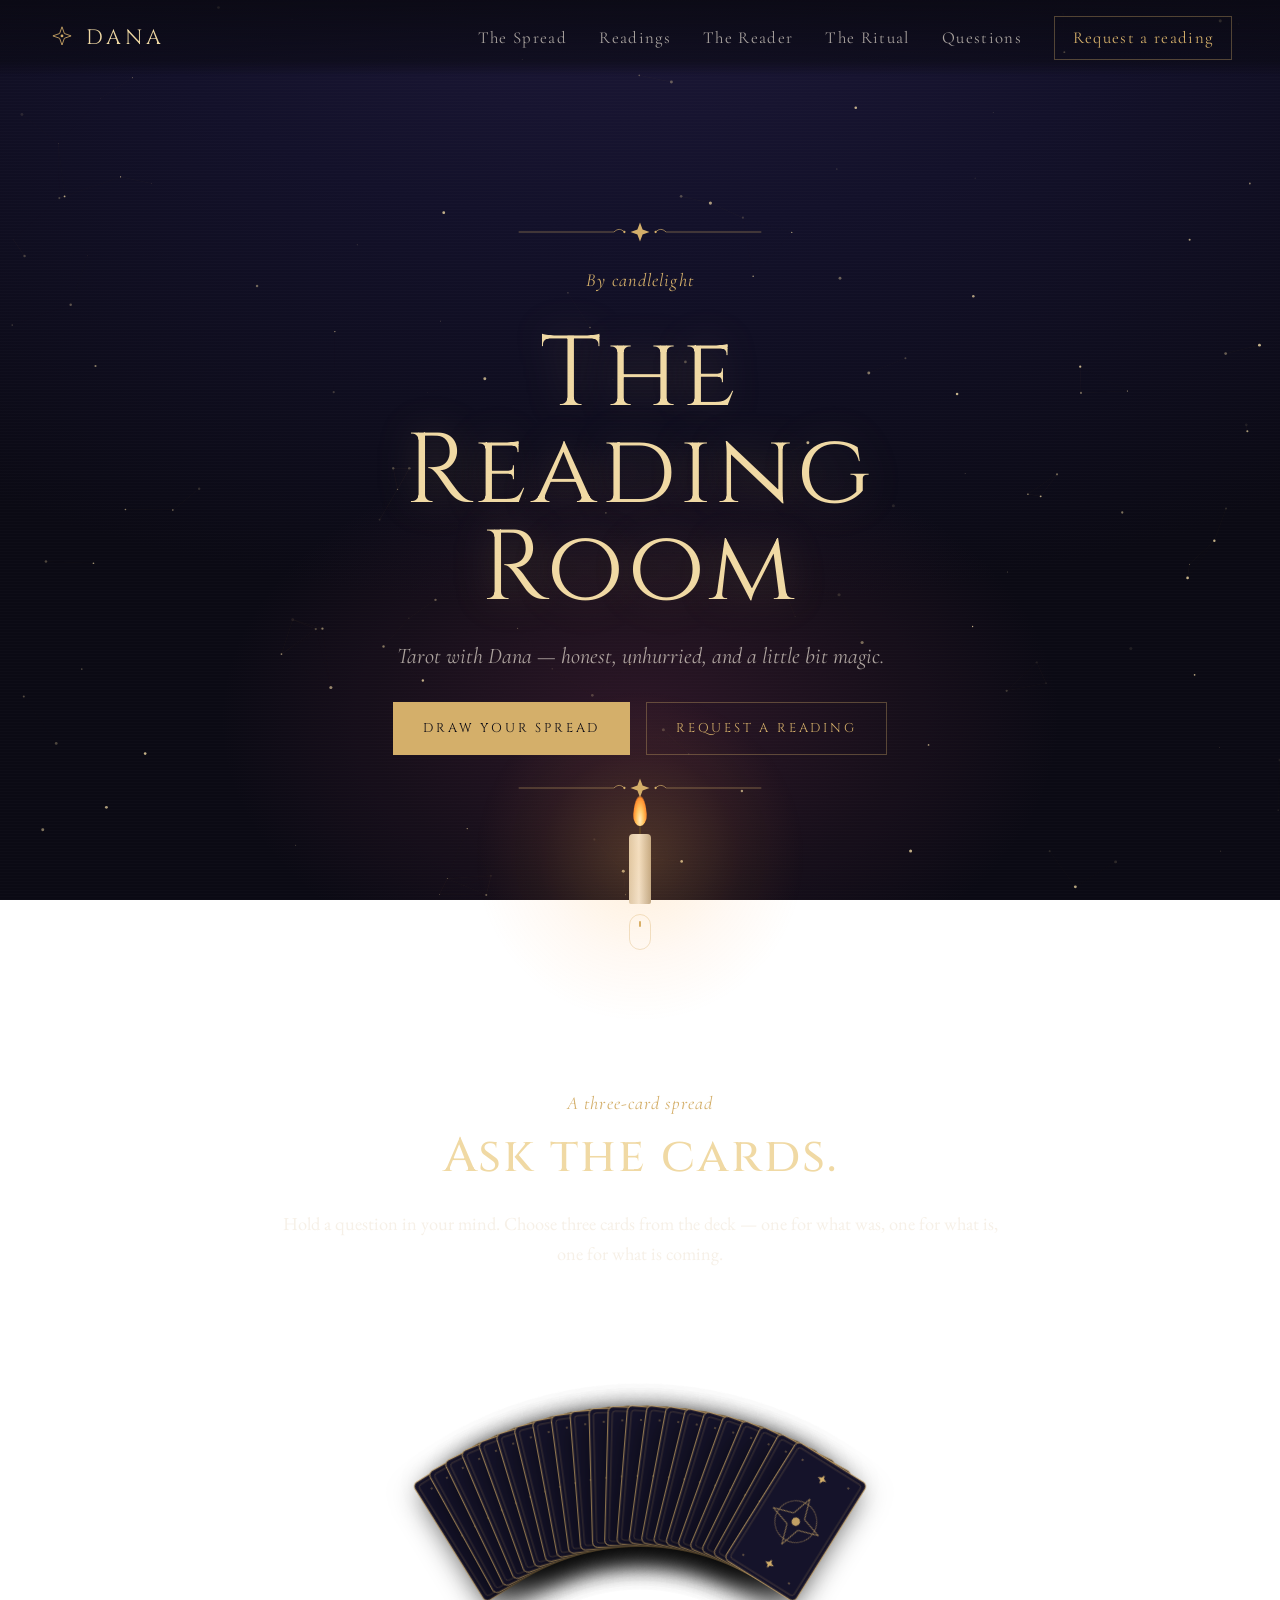
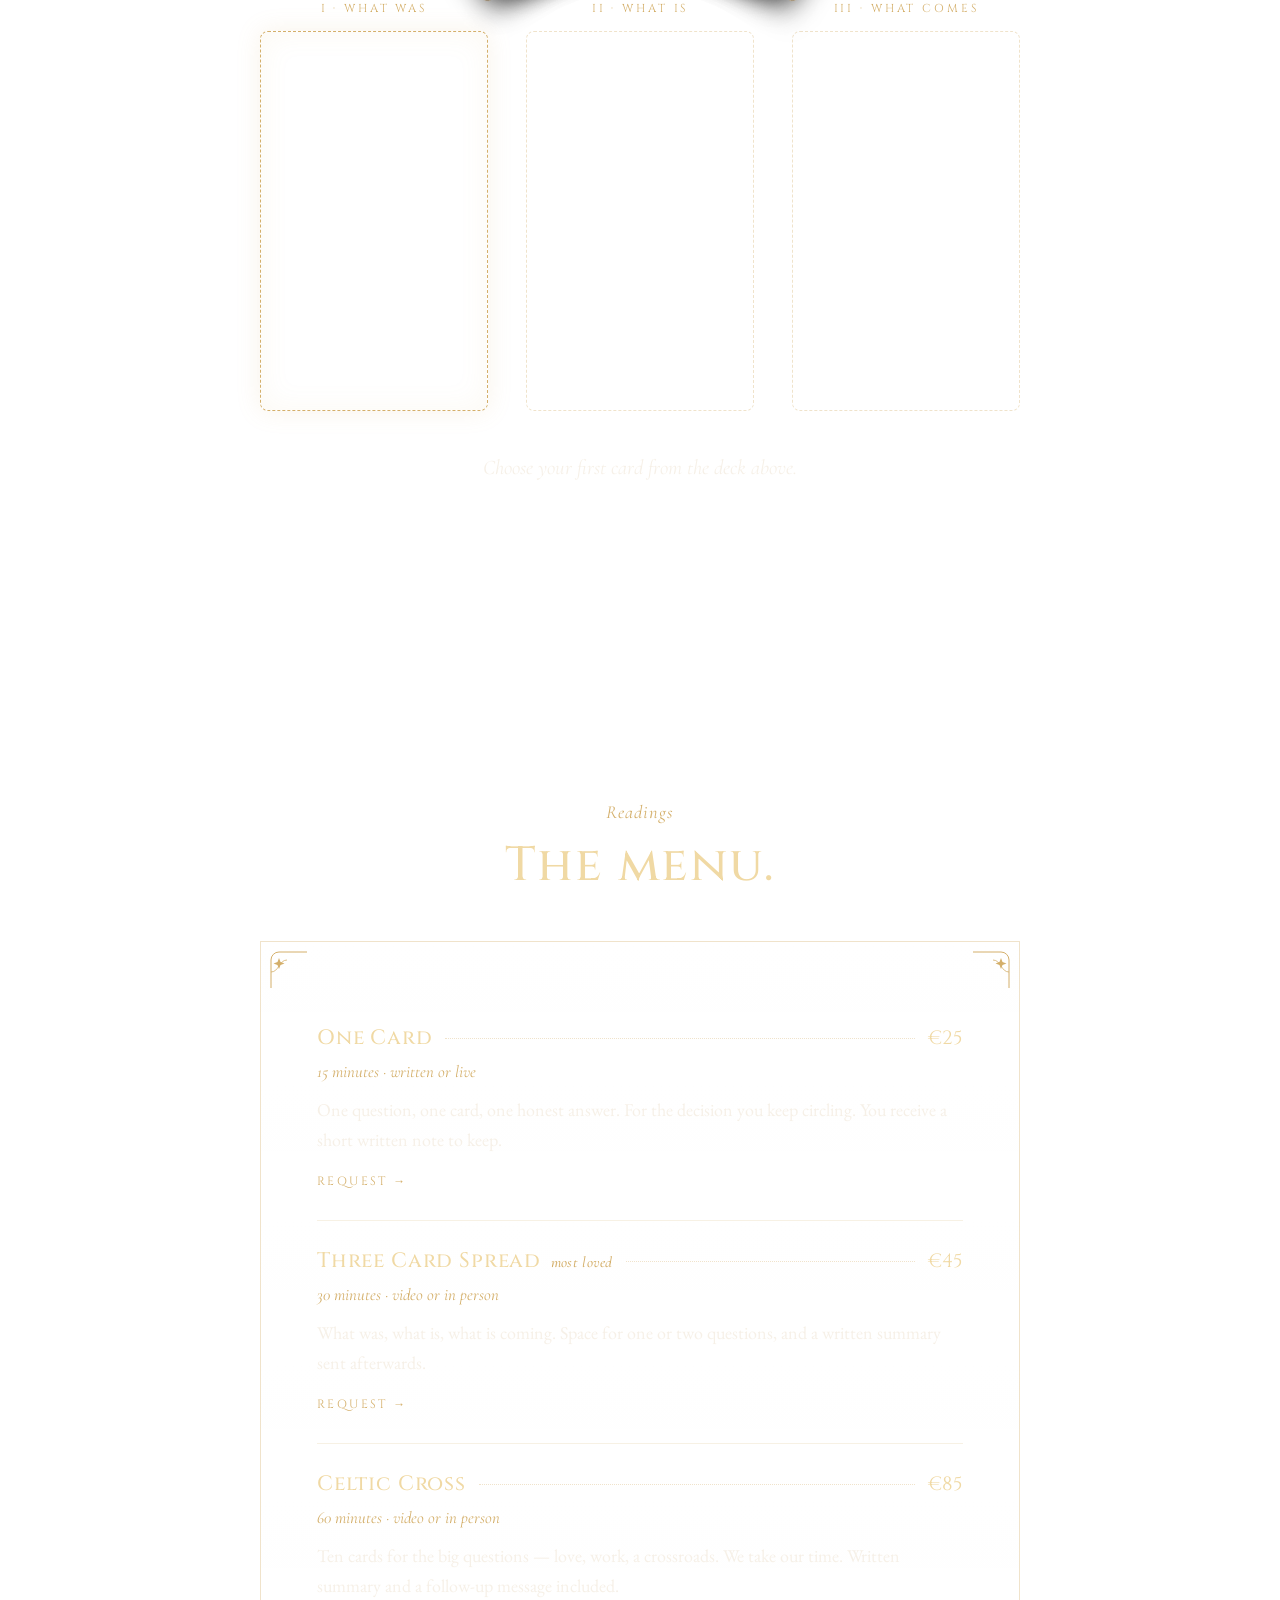
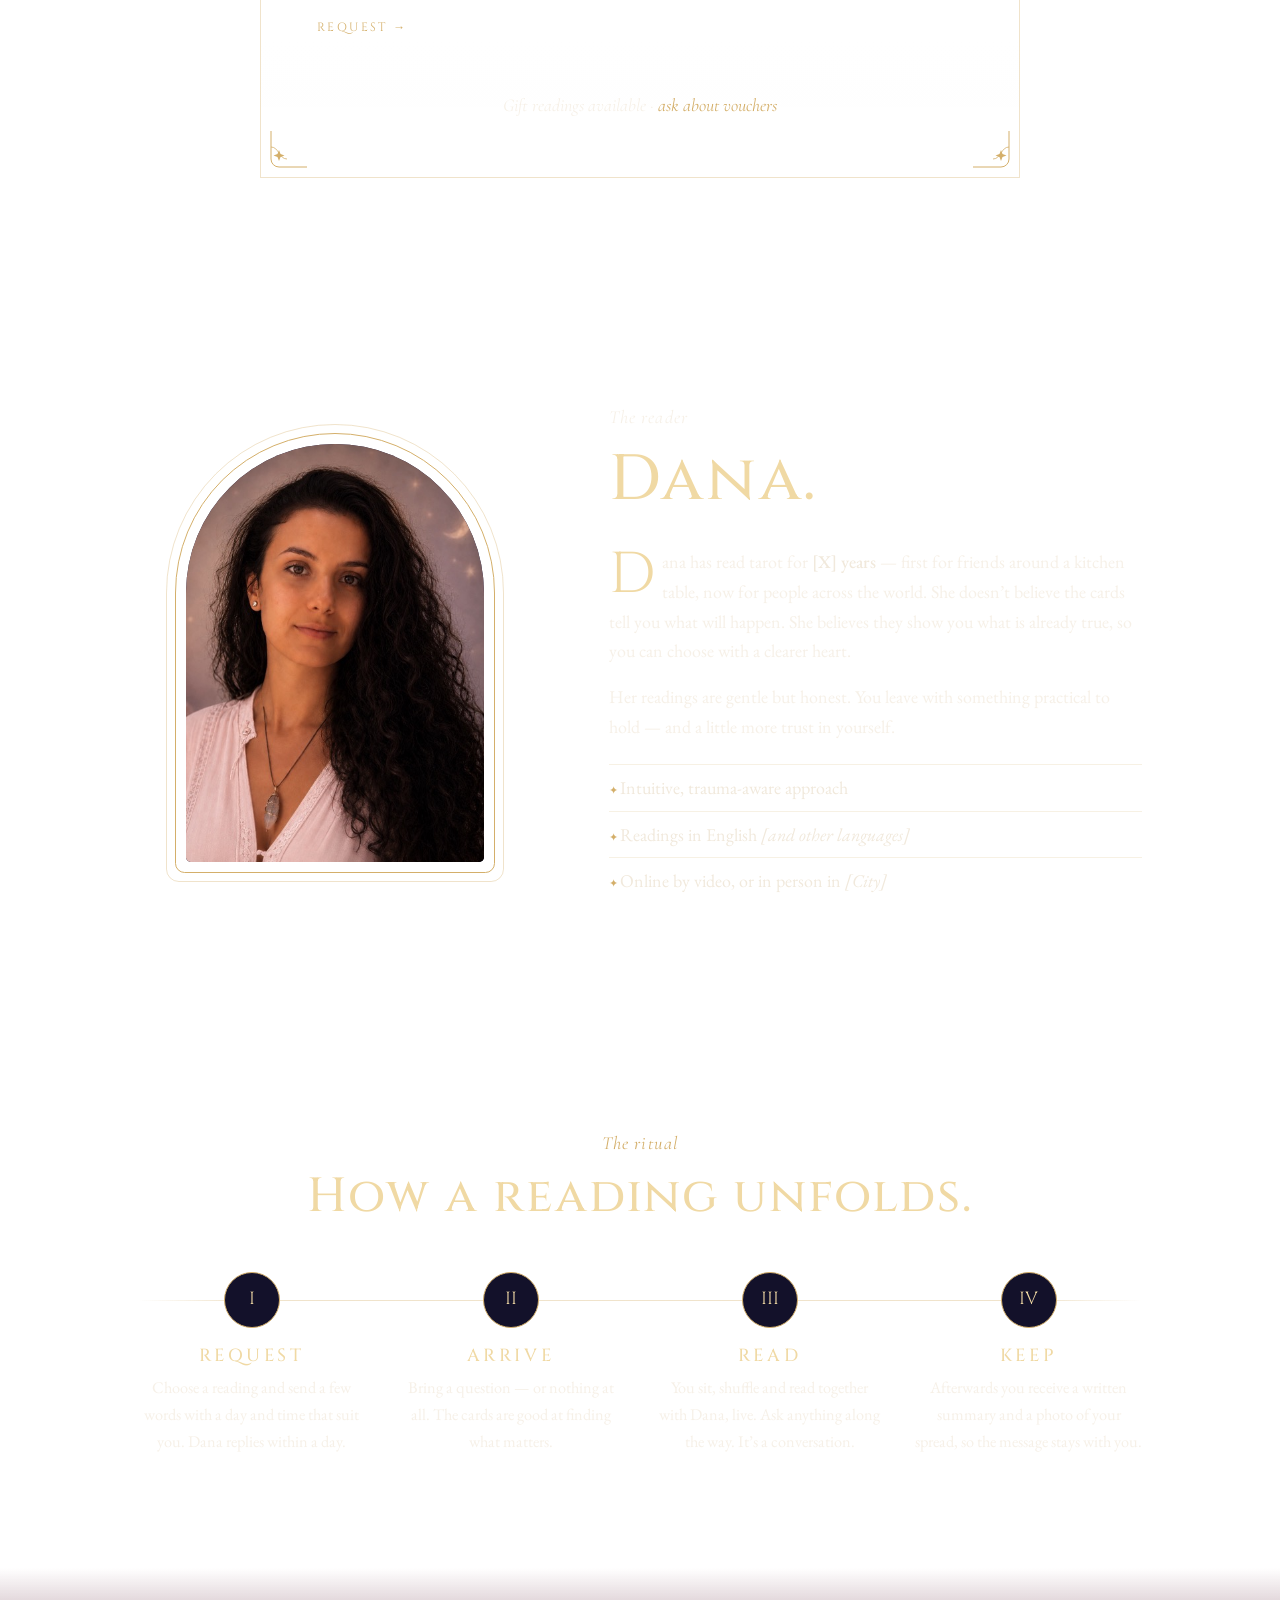
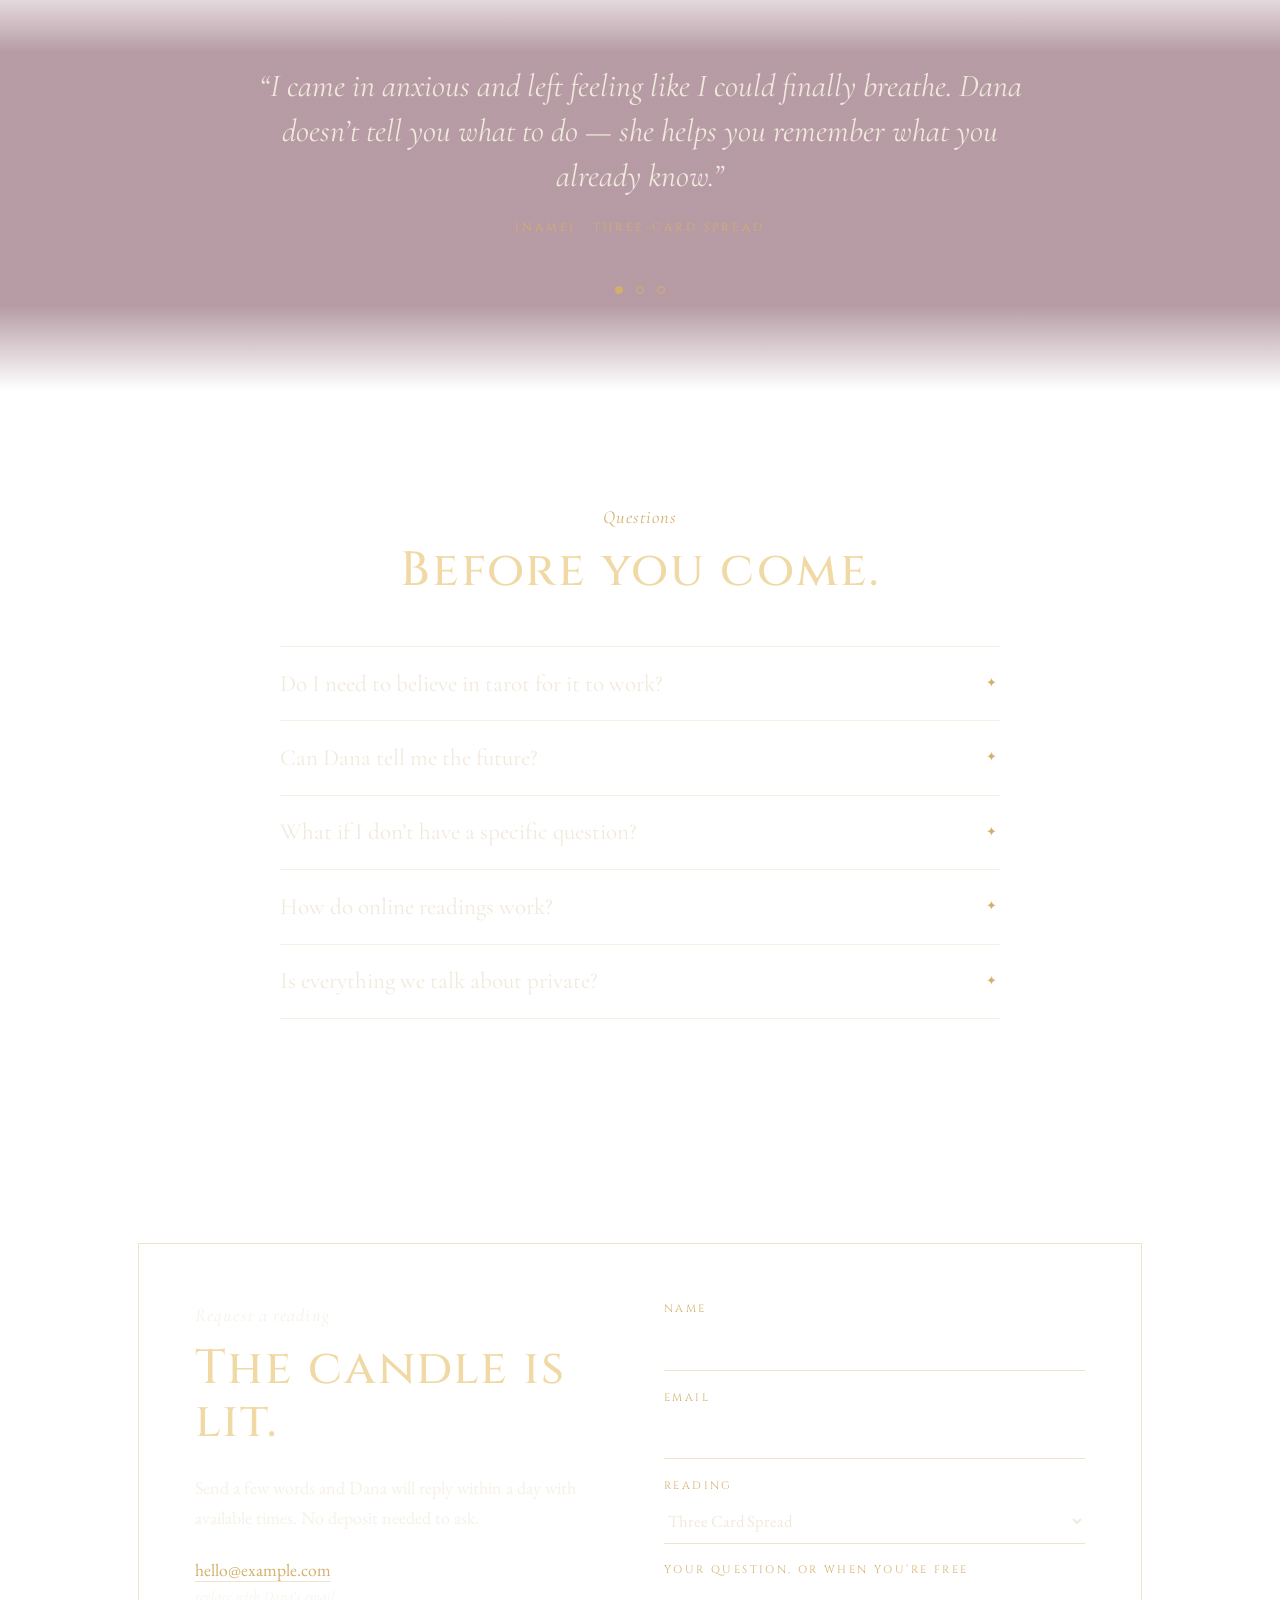
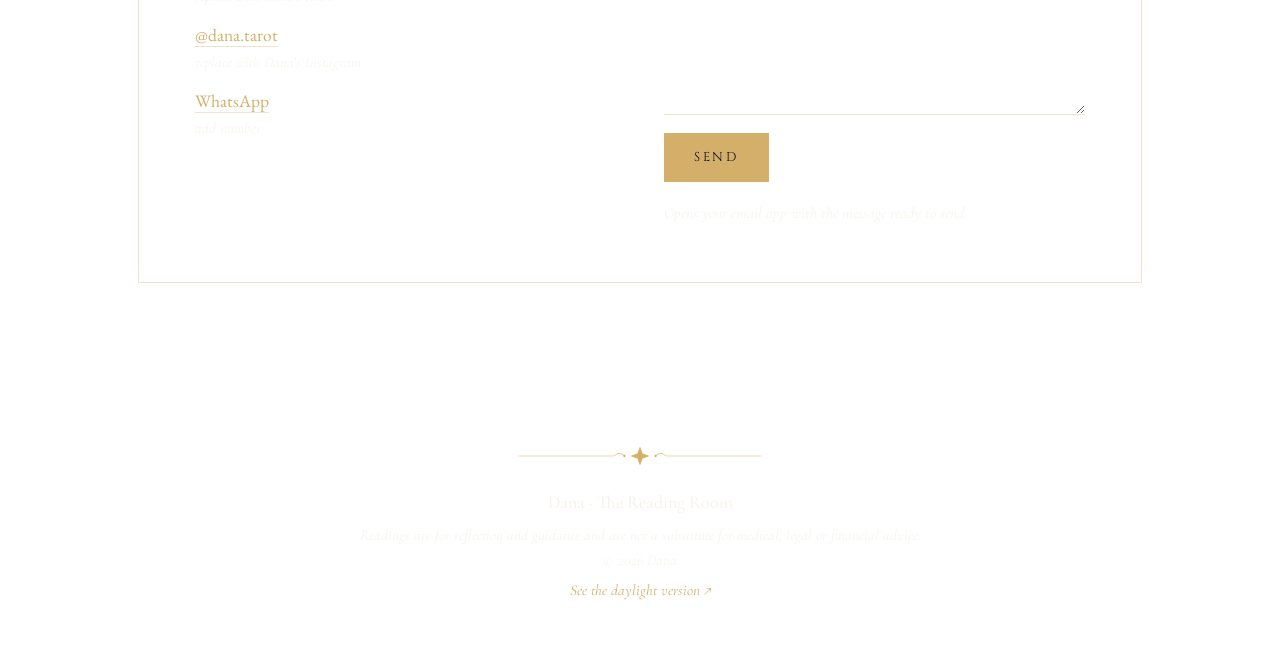
==== commit ec7adb70: "Add Dana's portrait to both versions and link previews Co-Authored-By: Claude Fable 5 <noreply@anthr" ====
--- a/v2/index.html
+++ b/v2/index.html
@@ -9,6 +9,10 @@
   <meta property="og:title" content="Dana · The Reading Room">
   <meta property="og:description" content="Tarot readings by candlelight. Draw your own three-card spread, then book a reading with Dana.">
   <meta property="og:type" content="website">
+  <meta property="og:image" content="https://eliotmurrah.github.io/dana-tarot/assets/dana-square.jpg">
+  <meta property="og:image:width" content="1200">
+  <meta property="og:image:height" content="1200">
+  <meta name="twitter:card" content="summary_large_image">
   <link rel="apple-touch-icon" href="apple-touch-icon.png">
   <link rel="icon" type="image/png" sizes="32x32" href="favicon-32.png">
   <link rel="icon" href="data:image/svg+xml,%3Csvg xmlns='http://www.w3.org/2000/svg' viewBox='0 0 32 32'%3E%3Crect width='32' height='32' rx='6' fill='%230B0A14'/%3E%3Cpath d='M16 5l2.6 7.4L26 15l-7.4 2.6L16 25l-2.6-7.4L6 15l7.4-2.6z' fill='%23D4AF6A'/%3E%3C/svg%3E">
@@ -155,15 +159,7 @@
     <section class="block reader" id="reader">
       <div class="reader__portrait">
         <div class="arch">
-          <!-- Replace with Dana's photo: <img src="../assets/dana.jpg" alt="Dana"> -->
-          <div class="arch__placeholder" role="img" aria-label="Portrait of Dana (placeholder)">
-            <svg viewBox="0 0 200 280" aria-hidden="true">
-              <circle cx="100" cy="104" r="36" fill="none" stroke="#D4AF6A" stroke-width="1" opacity=".7"/>
-              <path d="M40 250c6-50 34-78 60-78s54 28 60 78" fill="none" stroke="#D4AF6A" stroke-width="1" opacity=".7"/>
-              <path d="M100 30l2 5.5 5.5 2-5.5 2-2 5.5-2-5.5-5.5-2 5.5-2z" fill="#D4AF6A"/>
-            </svg>
-            <span>Dana’s photo</span>
-          </div>
+          <img src="../assets/dana-portrait.jpg" srcset="../assets/dana-portrait-sm.jpg 470w, ../assets/dana-portrait.jpg 940w" sizes="(max-width: 900px) 80vw, 320px" width="940" height="1254" alt="Dana, smiling softly, wearing a crystal pendant" loading="lazy">
         </div>
       </div>
       <div class="reader__text">
--- a/v2/styles.css
+++ b/v2/styles.css
@@ -229,7 +229,7 @@
   border: 1px solid var(--gold); border-radius: 200px 200px 12px 12px; padding: 10px;
 }
 .arch::before { content: ''; position: absolute; inset: -10px; border: 1px solid var(--gold-dim); border-radius: 210px 210px 16px 16px; }
-.arch__placeholder, .arch img { border-radius: 190px 190px 6px 6px; overflow: hidden; background: linear-gradient(180deg, #221C42, #15122A); position: relative; aspect-ratio: 200/280; object-fit: cover; width: 100%; }
+.arch__placeholder, .arch img { border-radius: 190px 190px 6px 6px; overflow: hidden; background: linear-gradient(180deg, #221C42, #15122A); position: relative; aspect-ratio: 200/280; object-fit: cover; object-position: 50% 20%; width: 100%; height: auto; }
 .arch__placeholder span { position: absolute; bottom: 1rem; left: 0; right: 0; text-align: center; font-family: var(--serif); font-style: italic; color: var(--ivory-faint); }
 .reader h2 { font-size: clamp(2.6rem, 6vw, 4rem); }
 .reader p { color: var(--ivory-dim); }
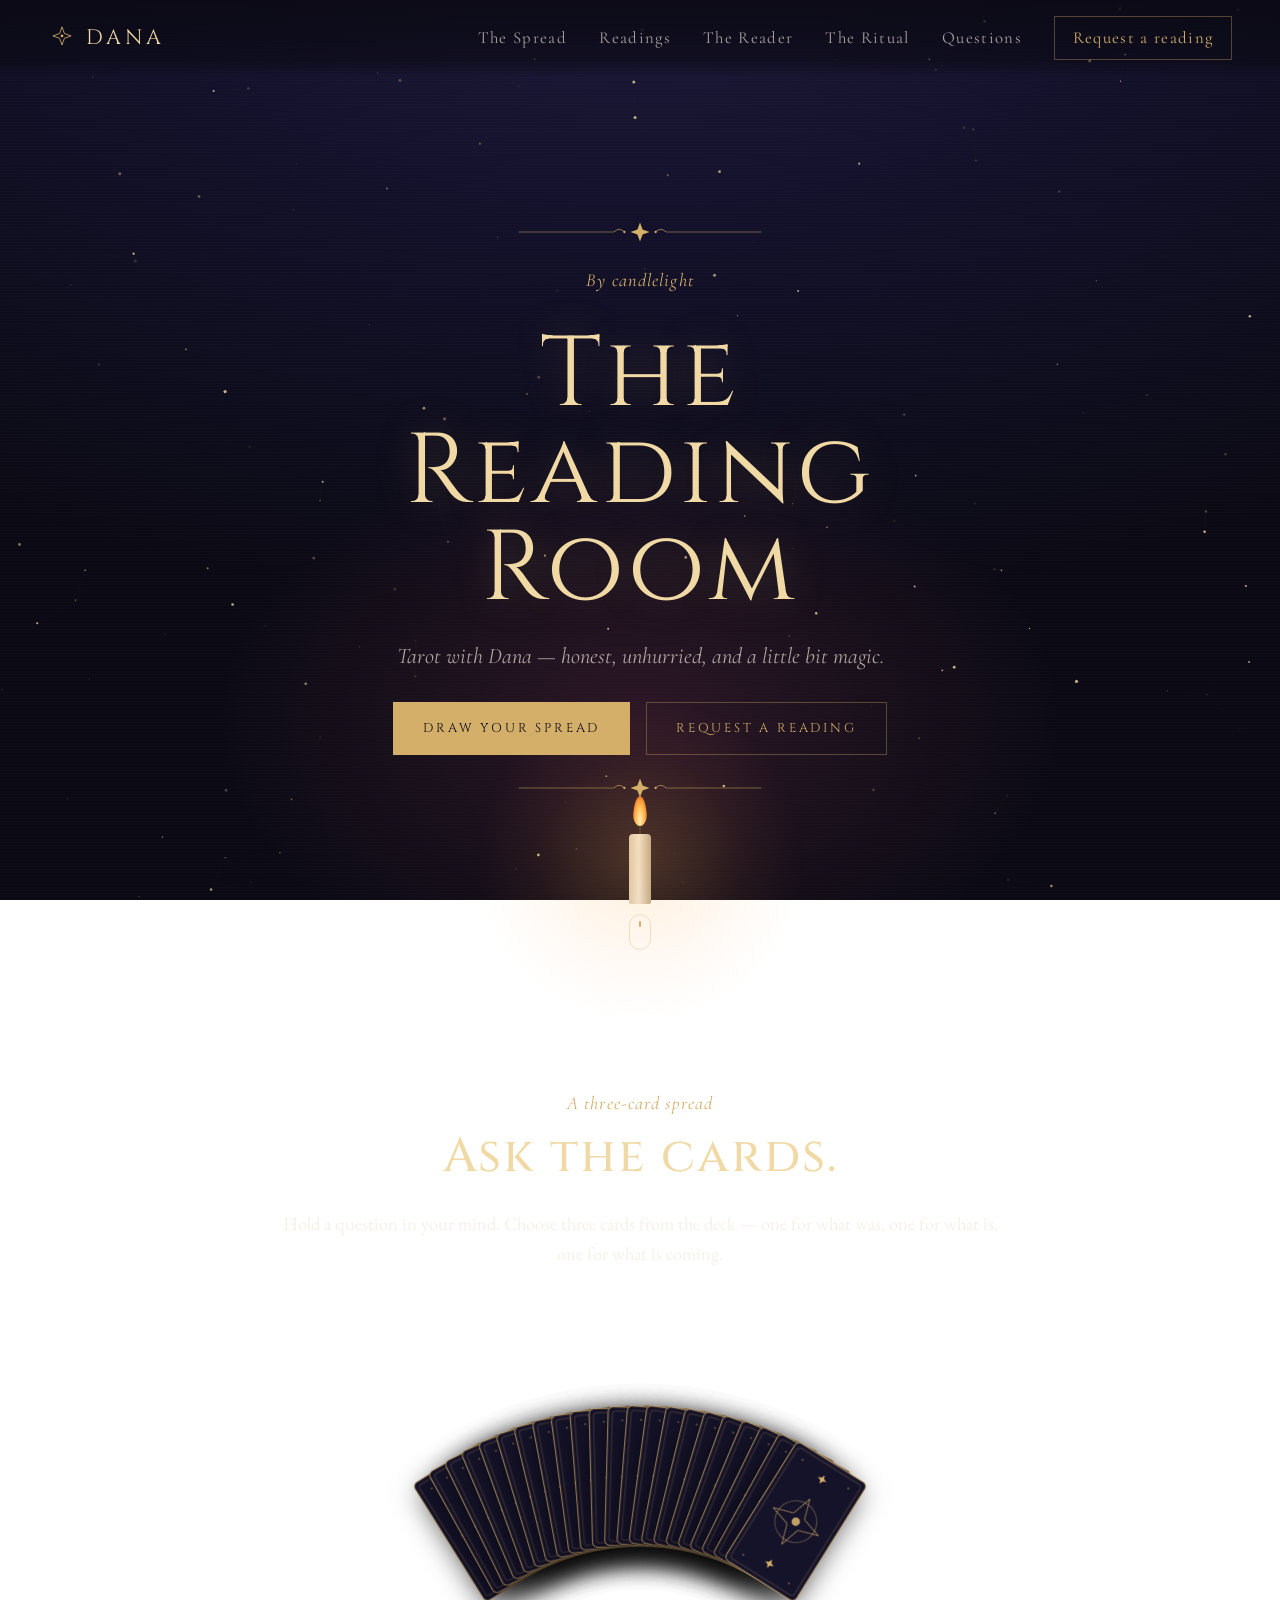
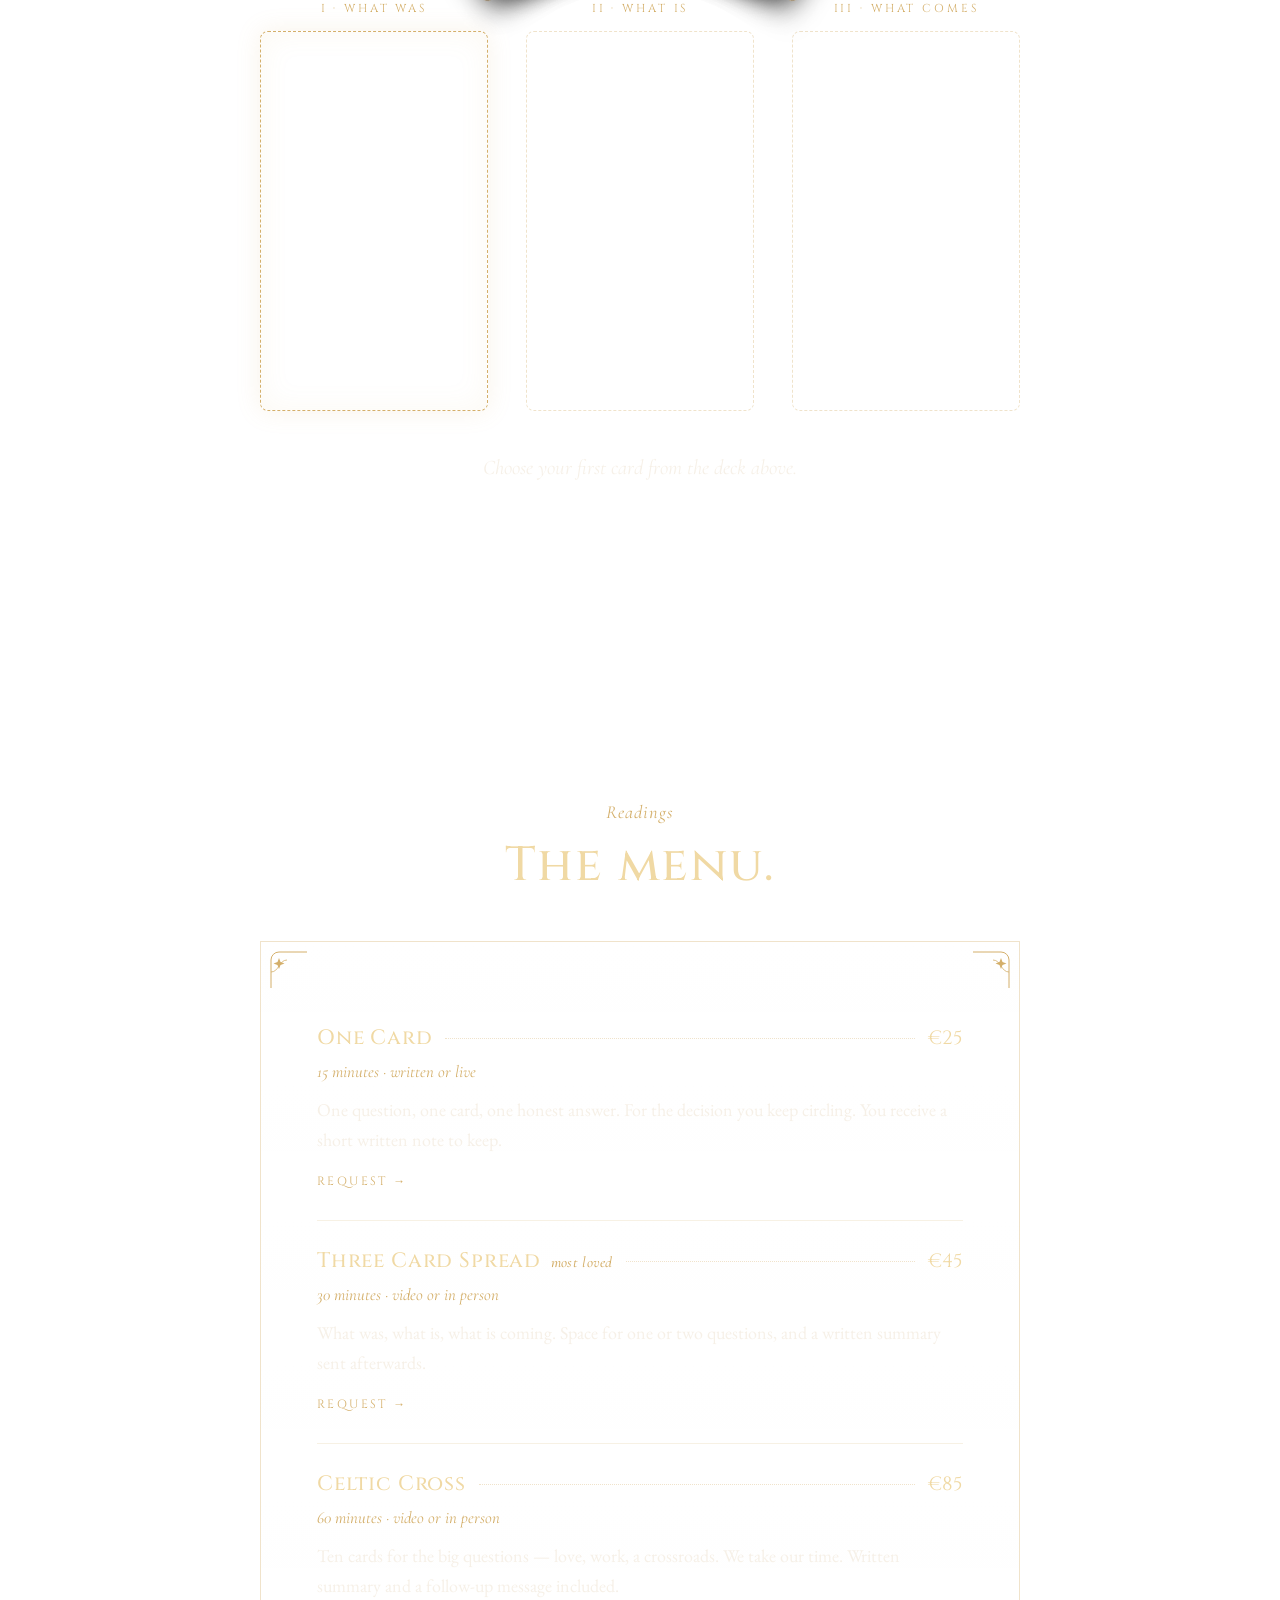
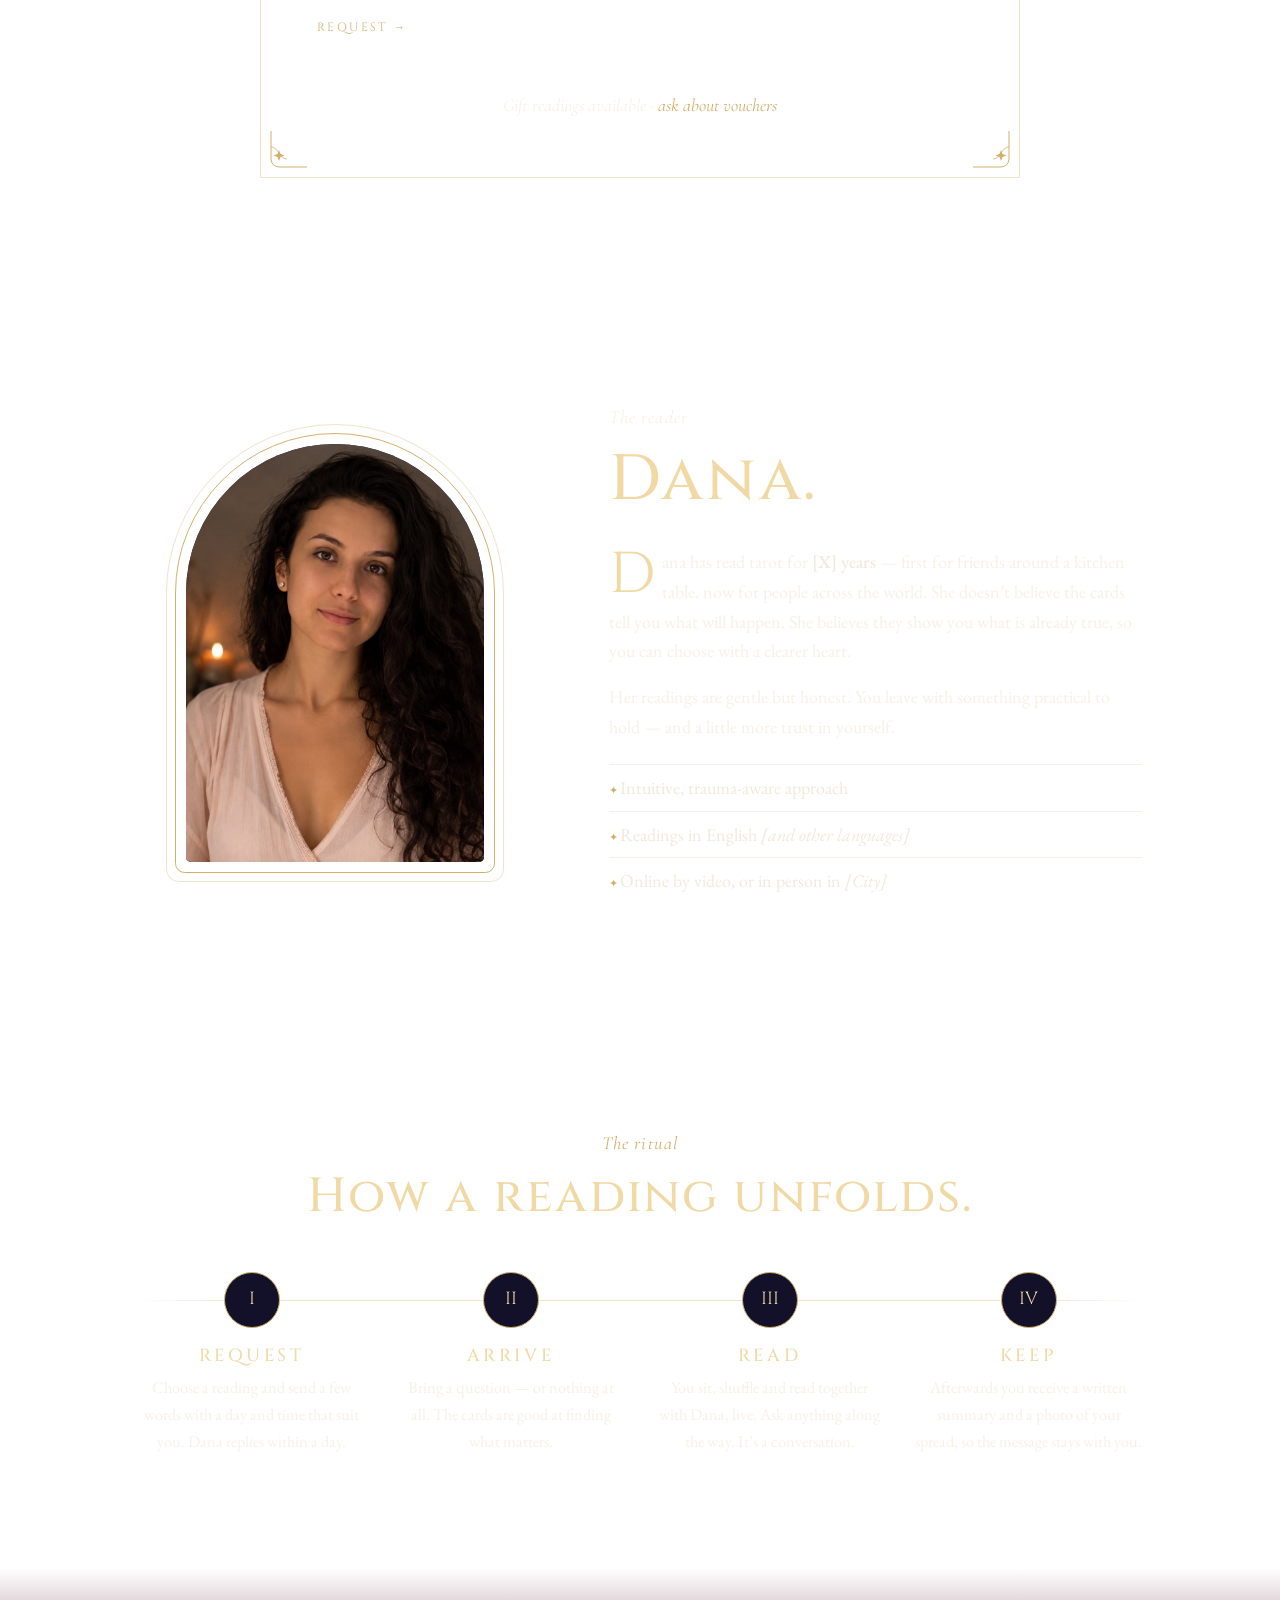
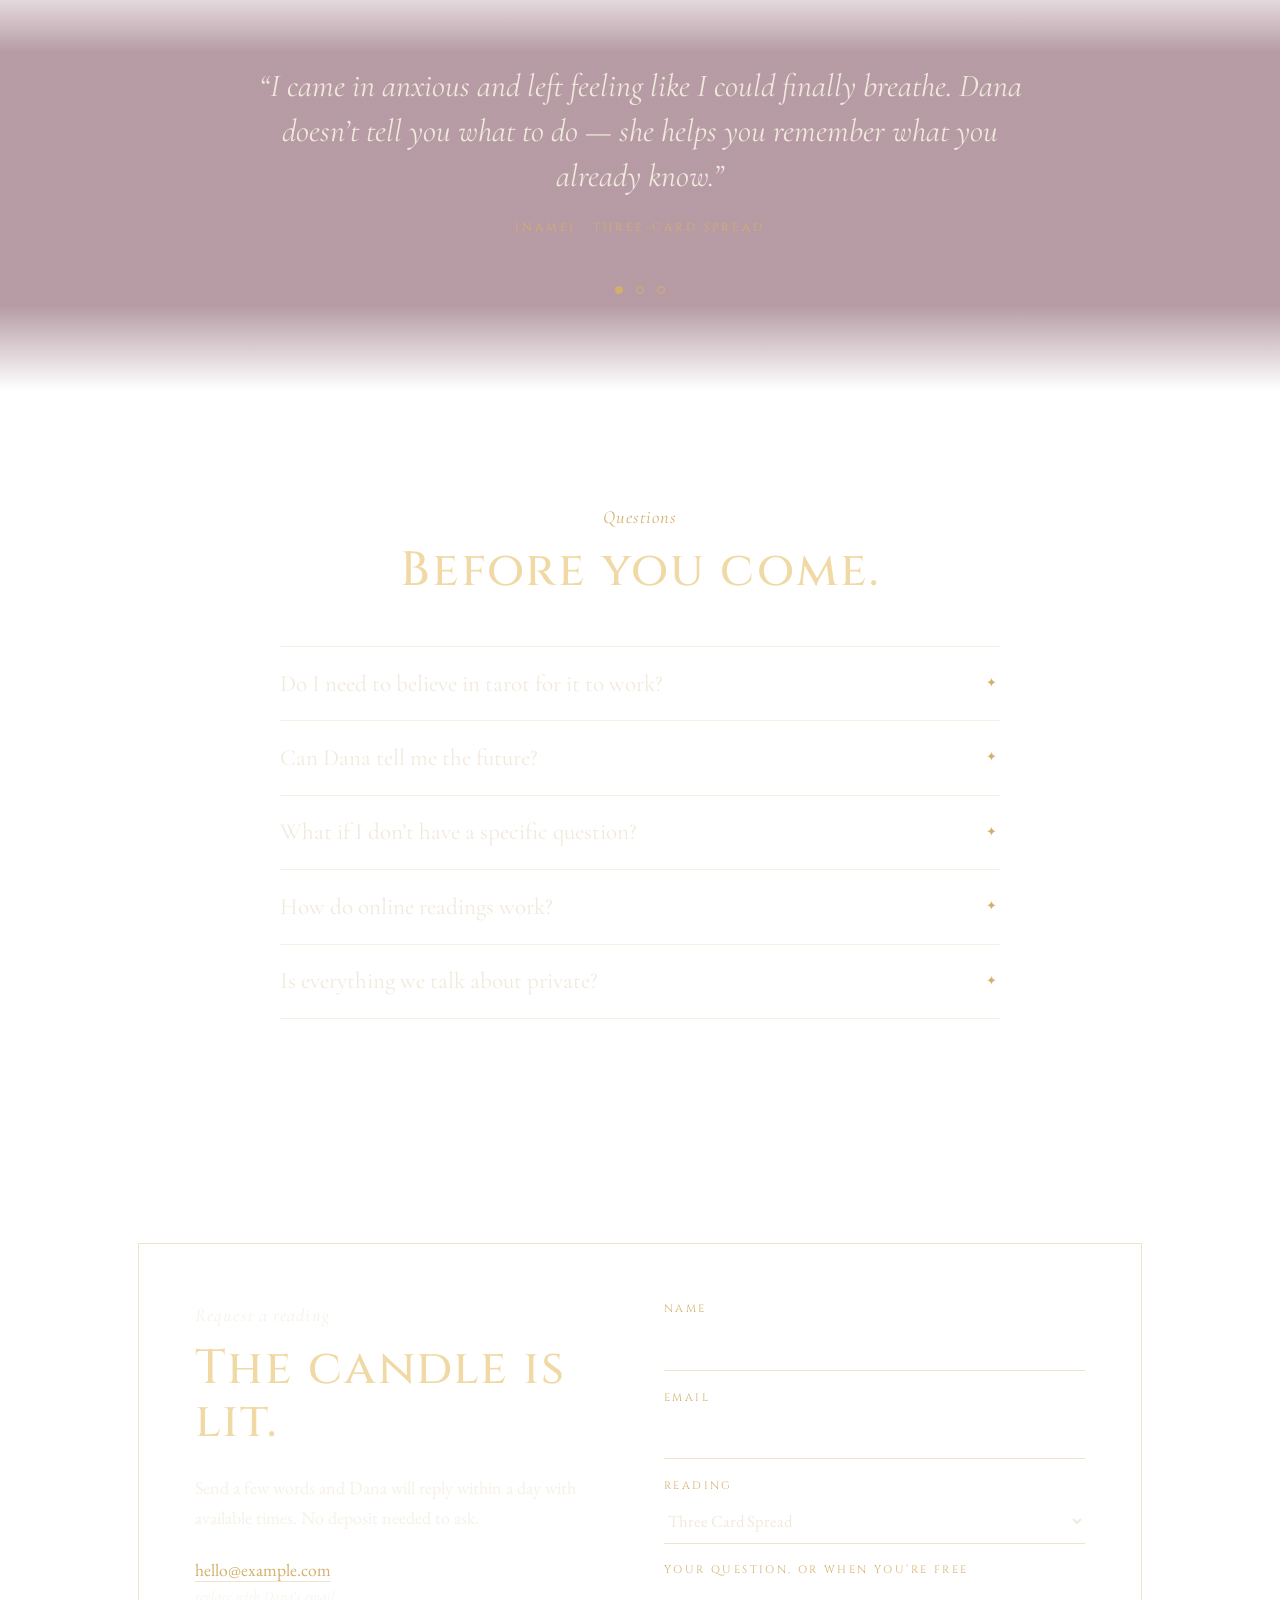
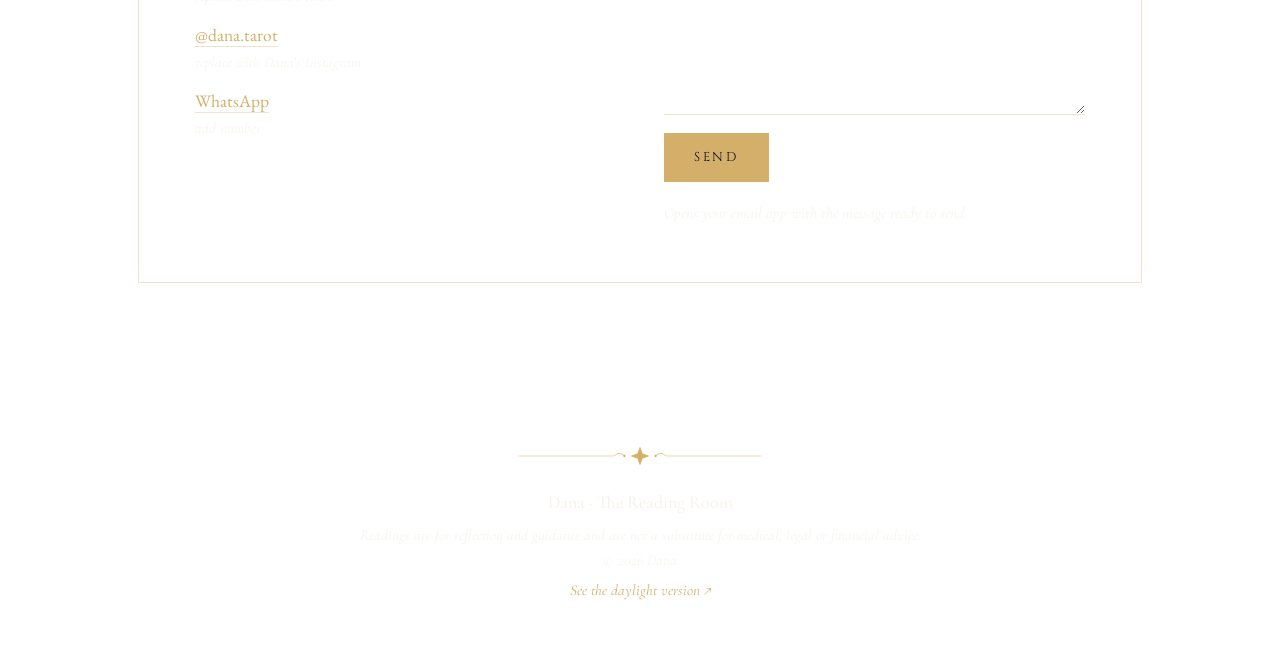
==== commit 97b97f15: "Rename portrait files to bust caches Co-Authored-By: Claude Fable 5 <noreply@anthropic.com>" ====
--- a/v2/index.html
+++ b/v2/index.html
@@ -9,7 +9,7 @@
   <meta property="og:title" content="Dana · The Reading Room">
   <meta property="og:description" content="Tarot readings by candlelight. Draw your own three-card spread, then book a reading with Dana.">
   <meta property="og:type" content="website">
-  <meta property="og:image" content="https://eliotmurrah.github.io/dana-tarot/assets/dana-square.jpg">
+  <meta property="og:image" content="https://eliotmurrah.github.io/dana-tarot/assets/dana-candle-square.jpg">
   <meta property="og:image:width" content="1200">
   <meta property="og:image:height" content="1200">
   <meta name="twitter:card" content="summary_large_image">
@@ -159,7 +159,7 @@
     <section class="block reader" id="reader">
       <div class="reader__portrait">
         <div class="arch">
-          <img src="../assets/dana-portrait.jpg" srcset="../assets/dana-portrait-sm.jpg 470w, ../assets/dana-portrait.jpg 940w" sizes="(max-width: 900px) 80vw, 320px" width="940" height="1254" alt="Dana, smiling softly, wearing a crystal pendant" loading="lazy">
+          <img src="../assets/dana-candle.jpg" srcset="../assets/dana-candle-sm.jpg 470w, ../assets/dana-candle.jpg 940w" sizes="(max-width: 900px) 80vw, 320px" width="940" height="1254" alt="Dana, smiling softly, wearing a crystal pendant" loading="lazy">
         </div>
       </div>
       <div class="reader__text">
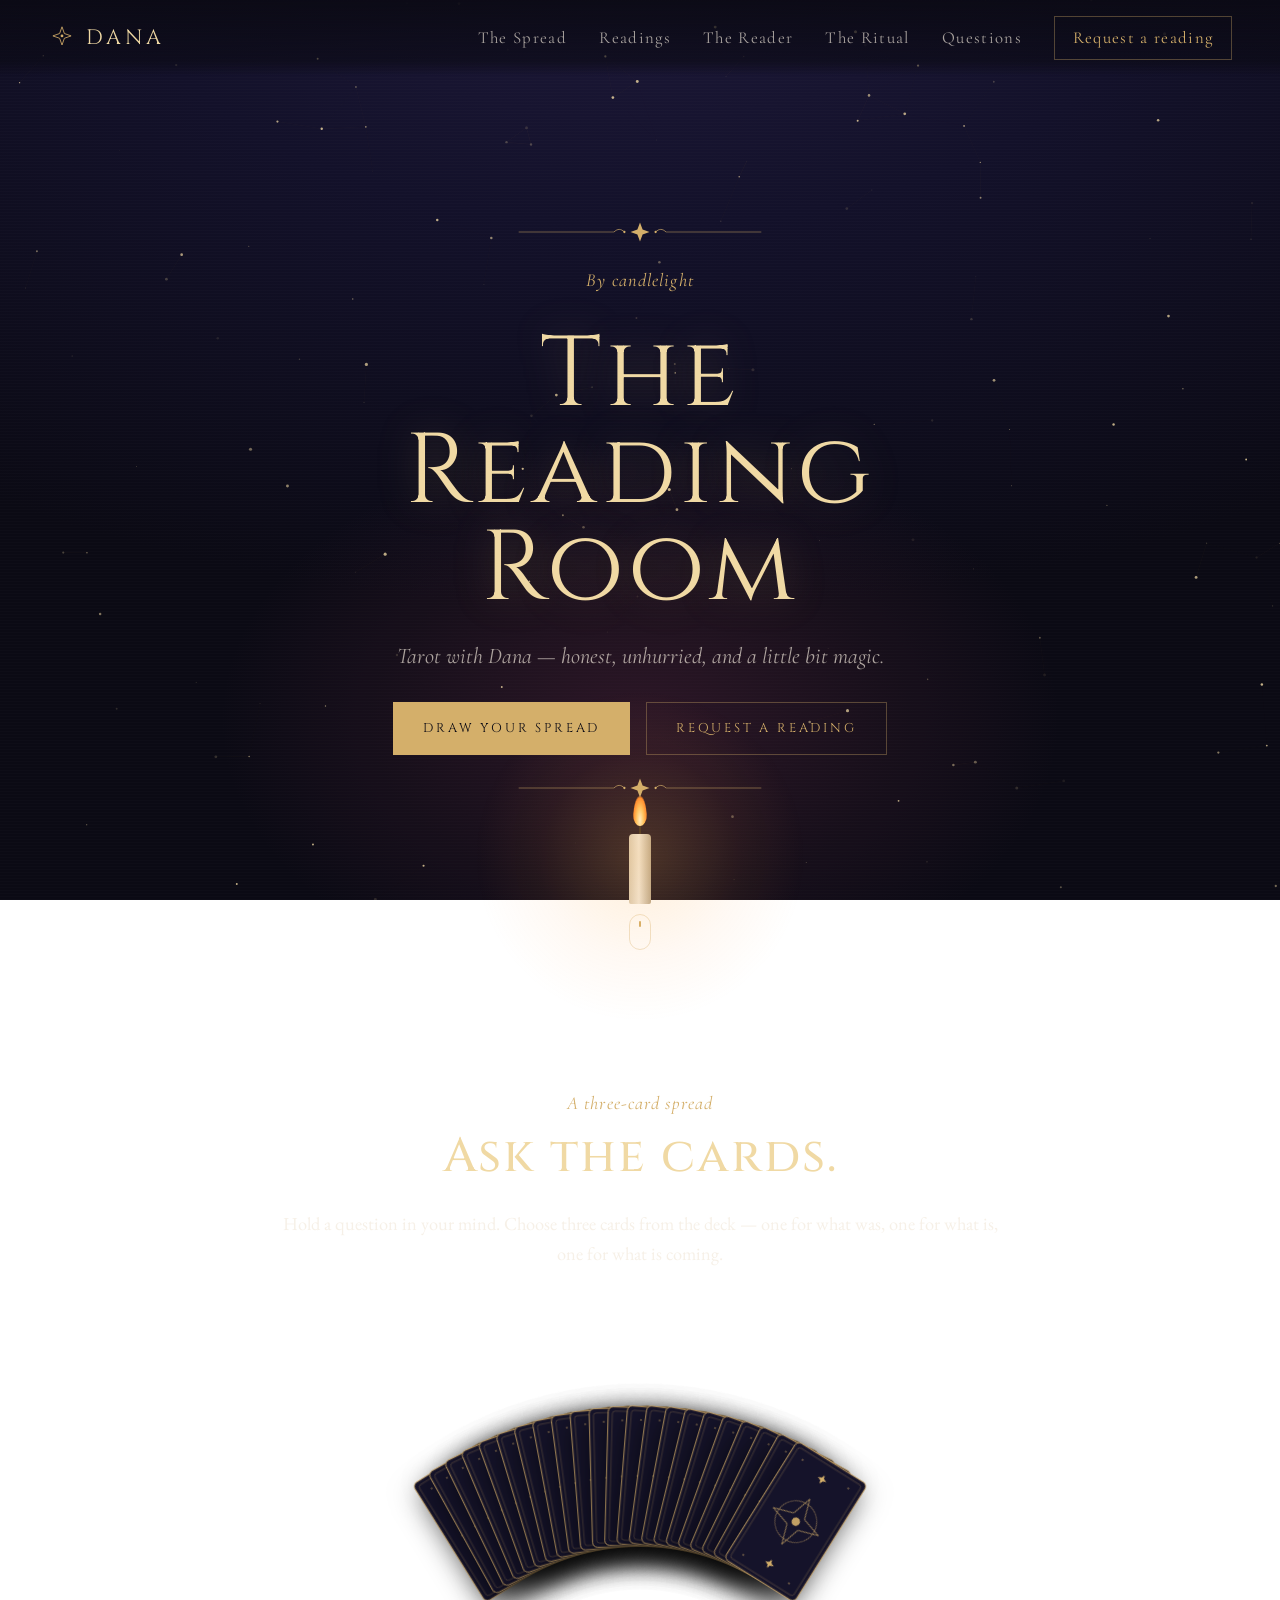
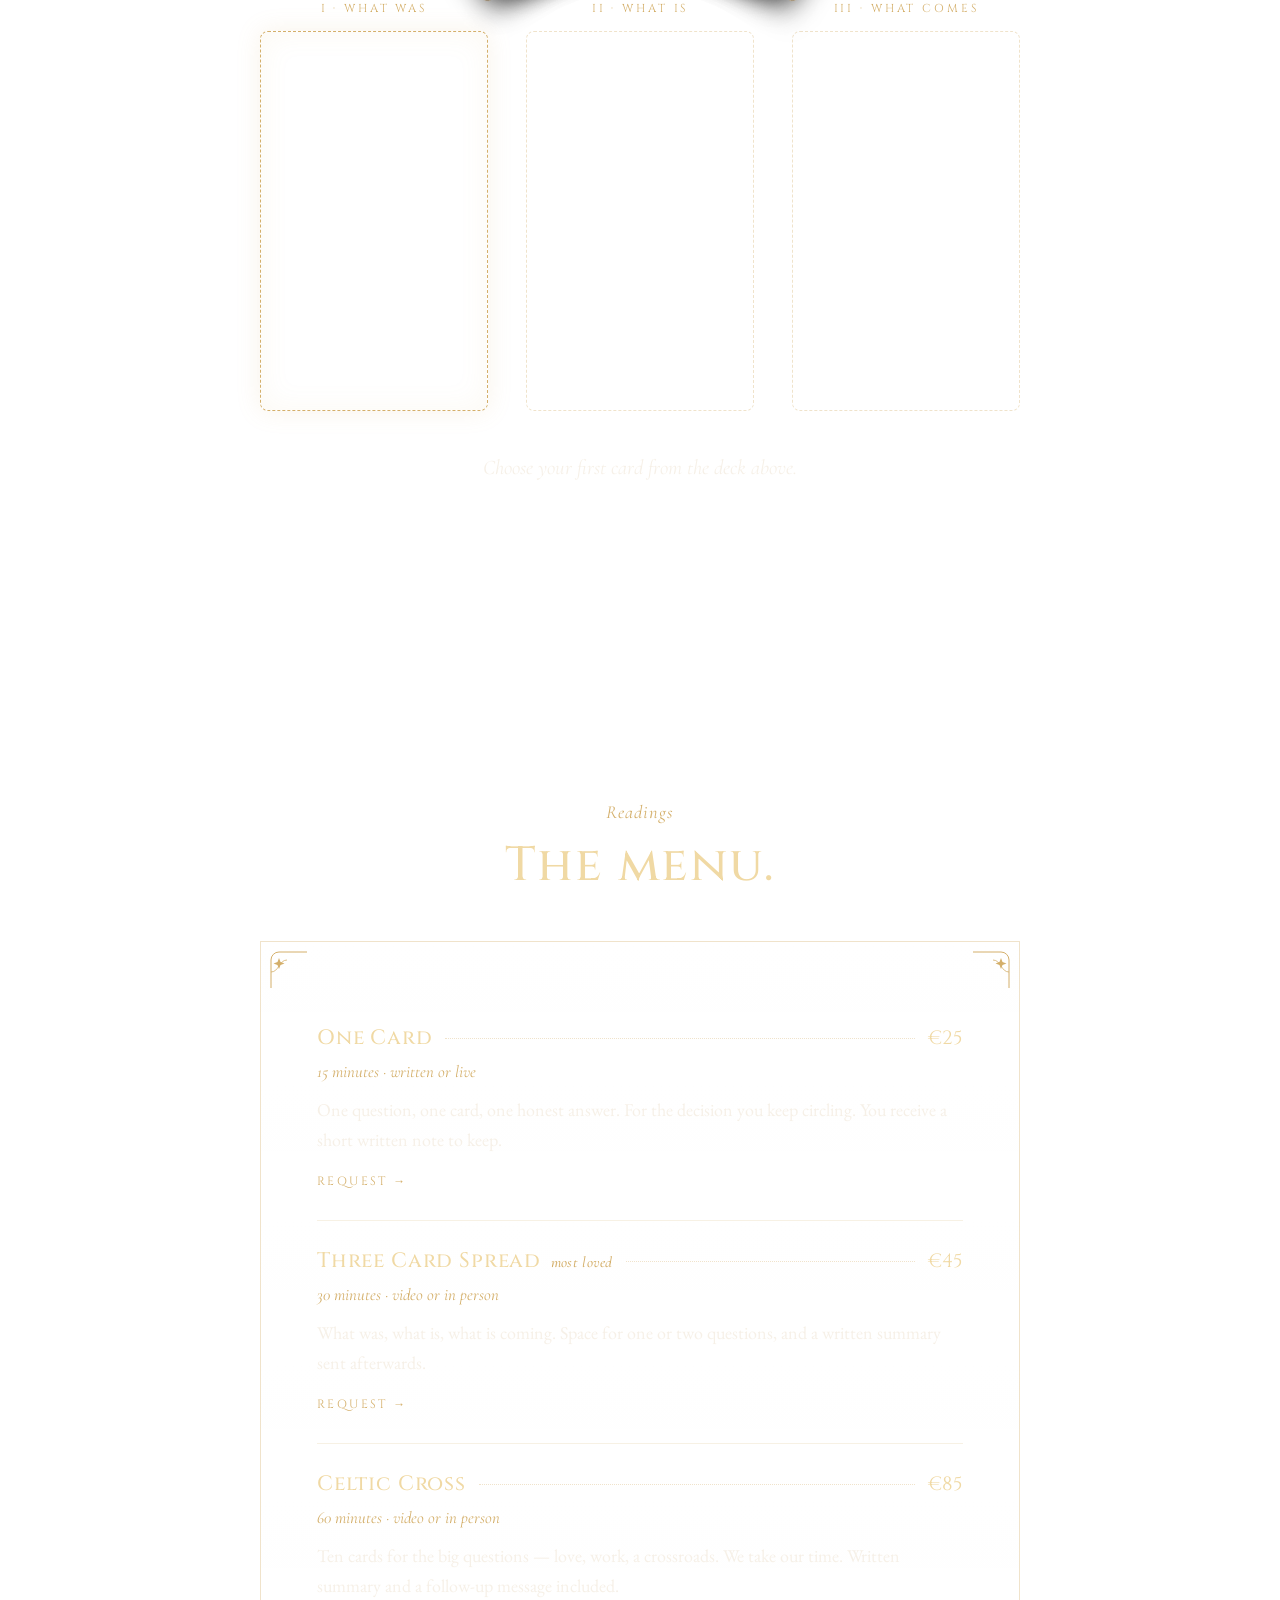
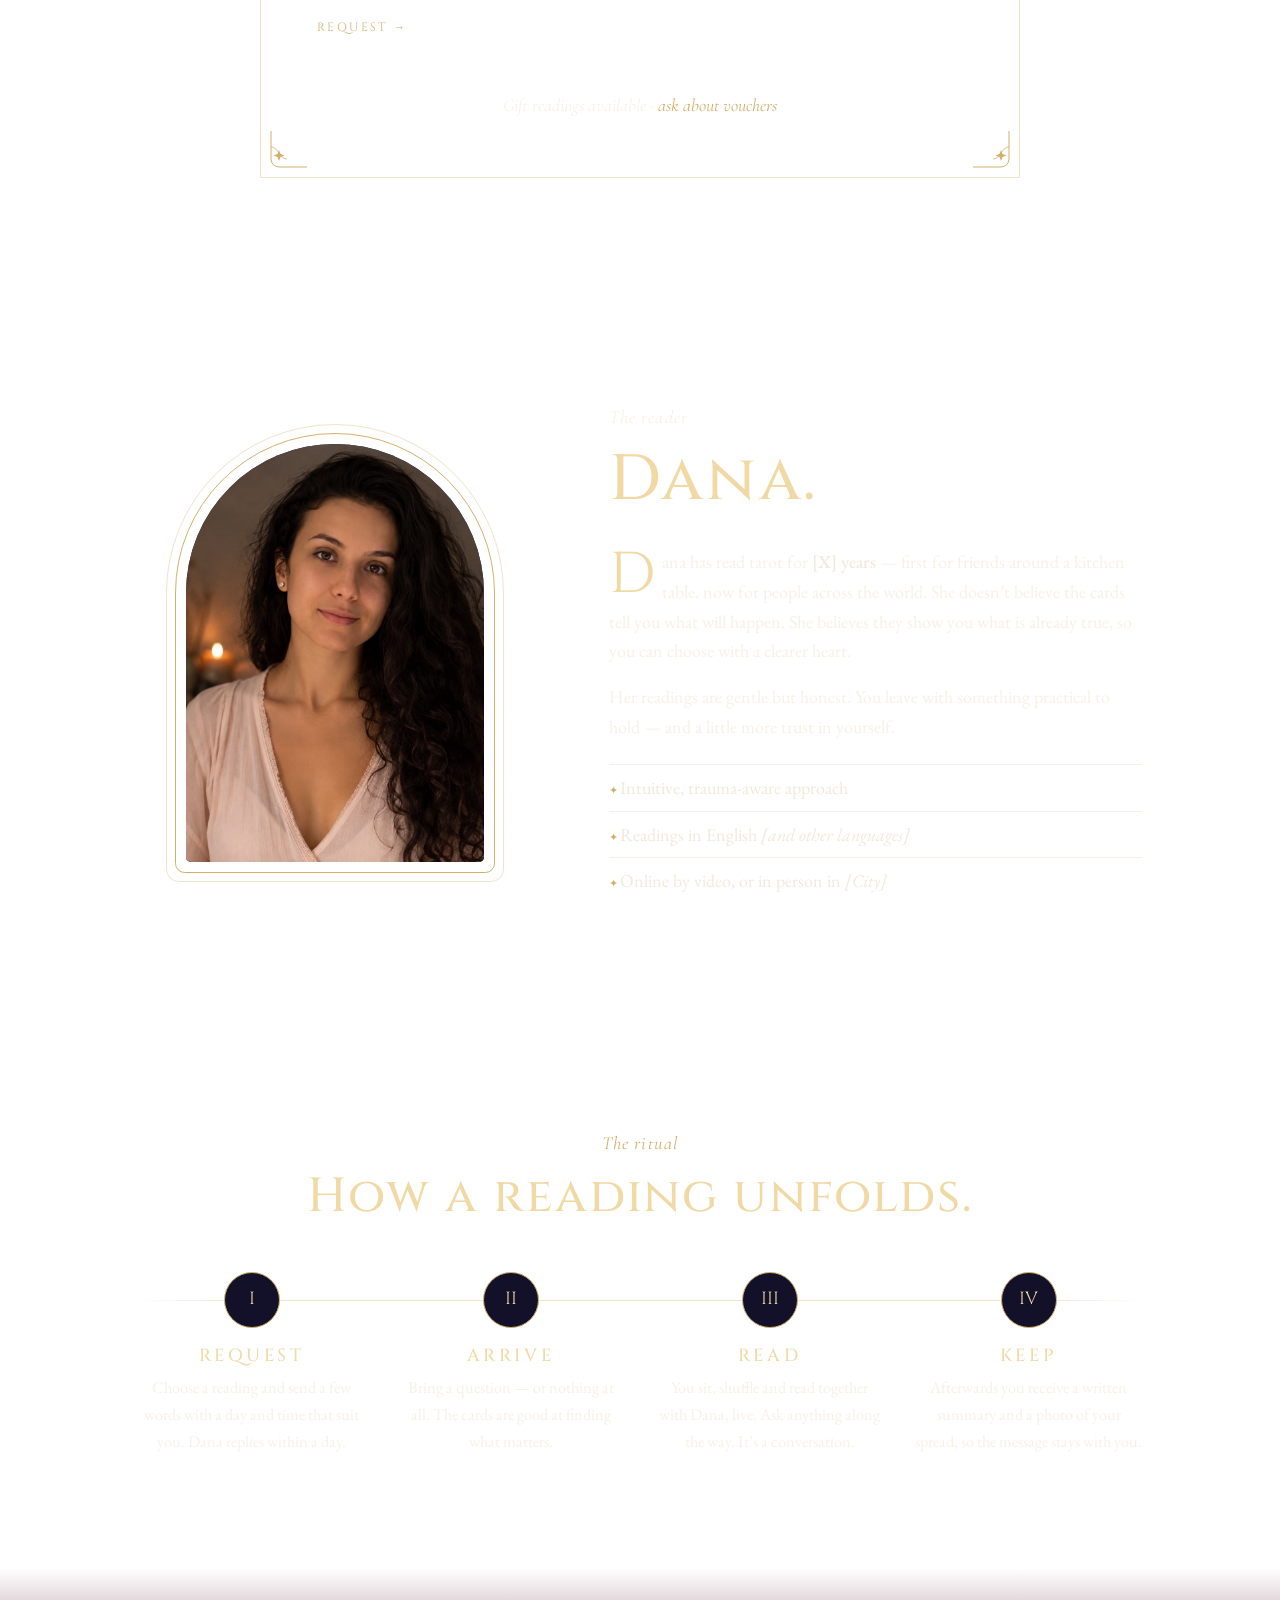
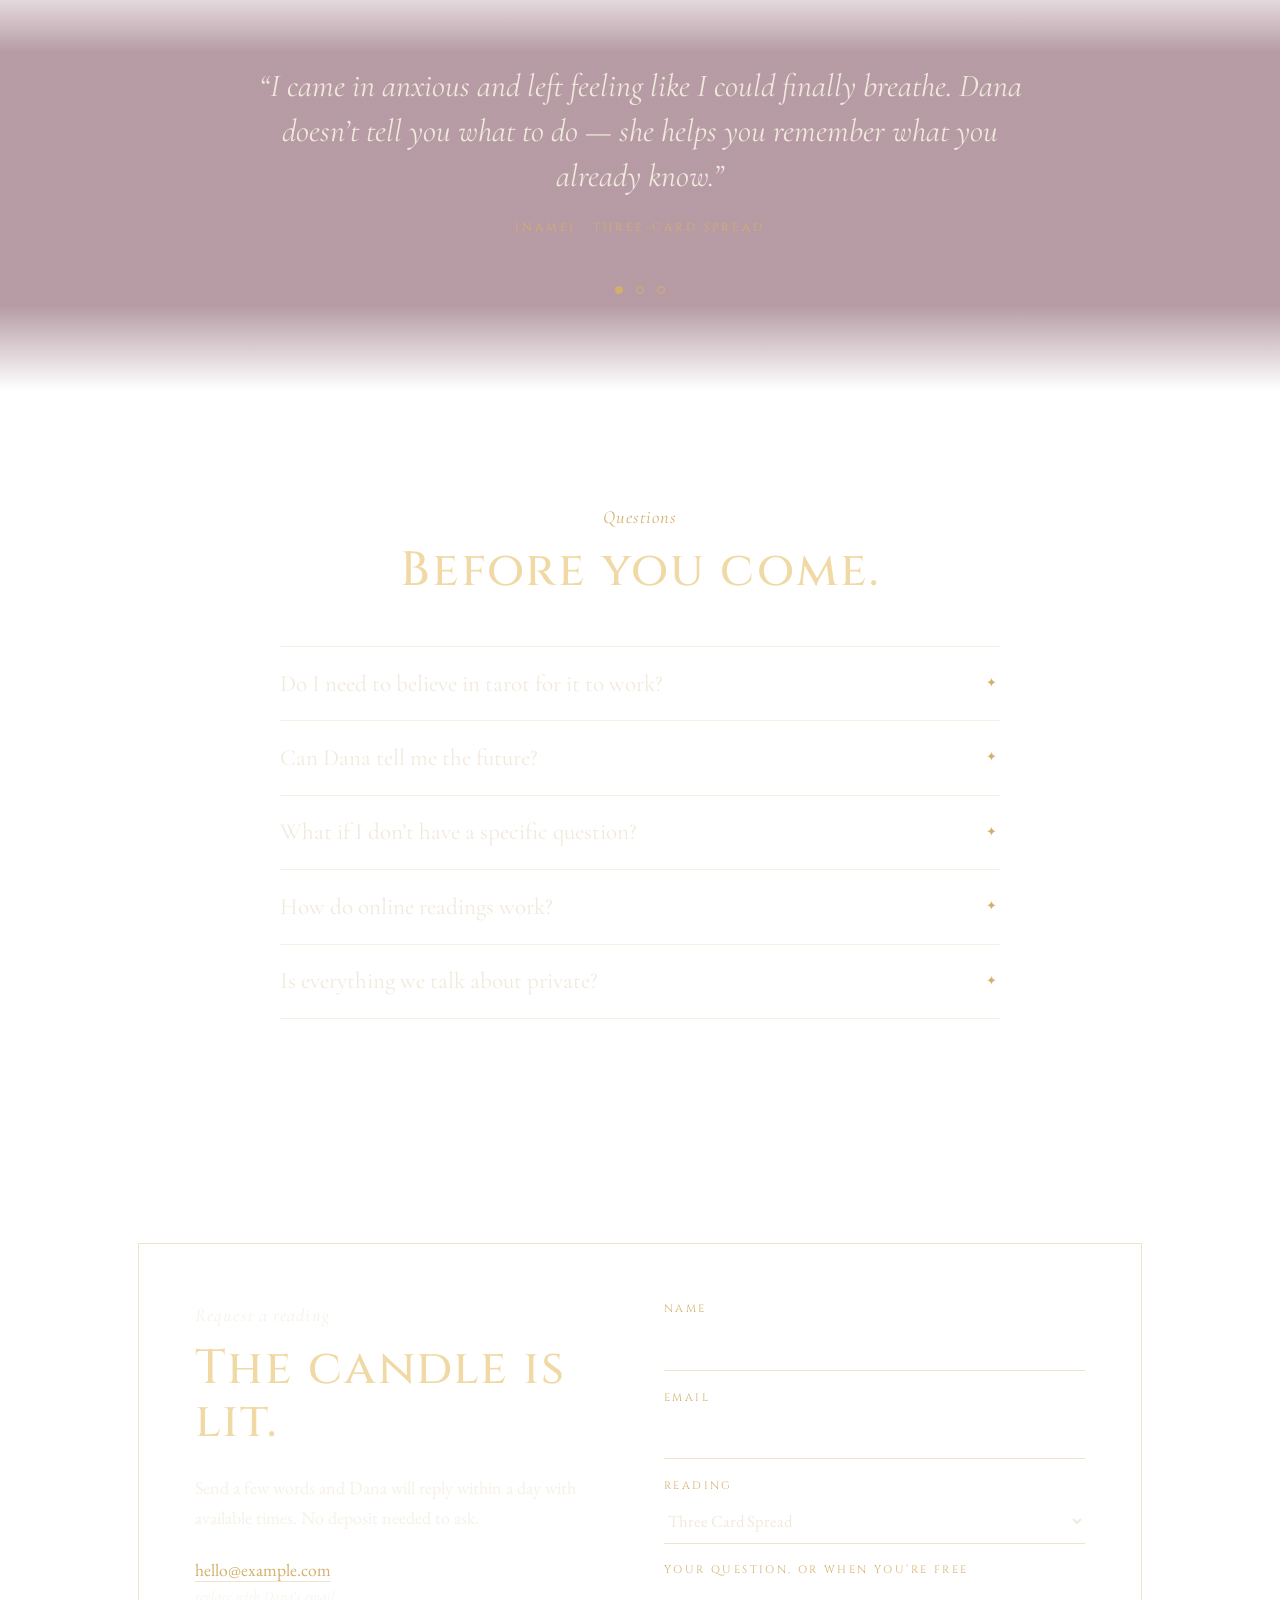
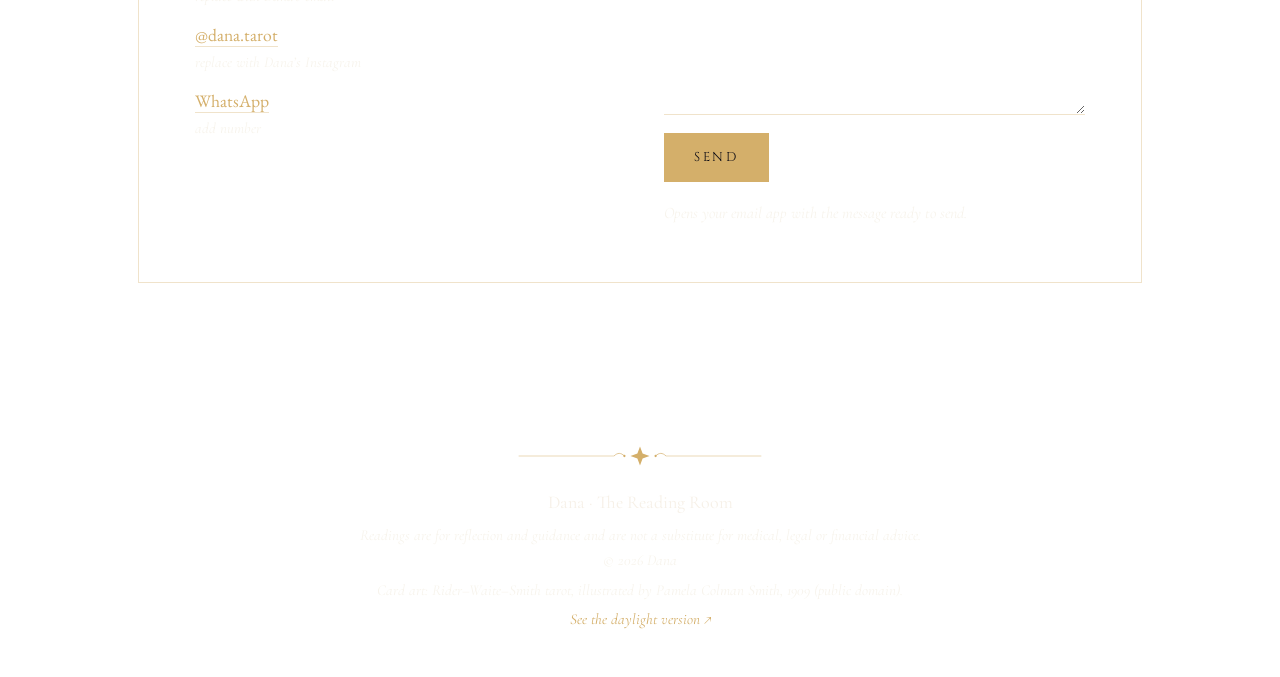
==== commit ffac61c7: "v2: real Rider-Waite-Smith card art in the three-card spread Co-Authored-By: Claude Fable 5 <noreply" ====
--- a/v2/index.html
+++ b/v2/index.html
@@ -265,6 +265,7 @@
     <svg class="ornament" viewBox="0 0 300 30" aria-hidden="true"><use href="#flourish"/></svg>
     <p>Dana · The Reading Room</p>
     <p class="foot__small">Readings are for reflection and guidance and are not a substitute for medical, legal or financial advice.<br>© <span id="year"></span> Dana</p>
+    <p class="foot__small">Card art: Rider–Waite–Smith tarot, illustrated by Pamela Colman Smith, 1909 (public domain).</p>
     <p class="foot__small"><a href="../">See the daylight version ↗</a></p>
   </footer>
 
--- a/v2/styles.css
+++ b/v2/styles.css
@@ -181,7 +181,21 @@
 .flip__back svg { width: 100%; height: 100%; }
 .flip__front {
   background: linear-gradient(180deg, #1E1A3A, #14122A);
-  border: 1px solid var(--gold); padding: 6px;
+  border: 1px solid var(--gold); padding: 5px;
+  box-shadow: 0 20px 40px -14px rgba(0,0,0,.7), 0 0 28px rgba(212,175,106,.12);
+}
+.flip__art { position: relative; height: 100%; border-radius: 4px; overflow: hidden; border: 1px solid rgba(212,175,106,.45); background: #2a2340; }
+.flip__art img {
+  width: 100%; height: 100%; object-fit: cover; display: block;
+  /* warm antique plate: gentle sepia, softened contrast */
+  filter: sepia(.38) saturate(.82) contrast(.94) brightness(.95);
+}
+.flip__art::after {
+  content: ''; position: absolute; inset: 0; pointer-events: none;
+  background:
+    radial-gradient(120% 90% at 50% 40%, transparent 55%, rgba(20,16,40,.45) 100%),
+    linear-gradient(180deg, rgba(212,175,106,.10), rgba(94,34,56,.14));
+  mix-blend-mode: multiply;
 }
 .flip__frame { height: 100%; border: 1px solid var(--gold-dim); border-radius: 4px; display: flex; flex-direction: column; align-items: center; justify-content: space-between; padding: .7rem .4rem; }
 .flip__num { font-family: var(--display); font-size: .85rem; color: var(--gold); letter-spacing: .15em; }
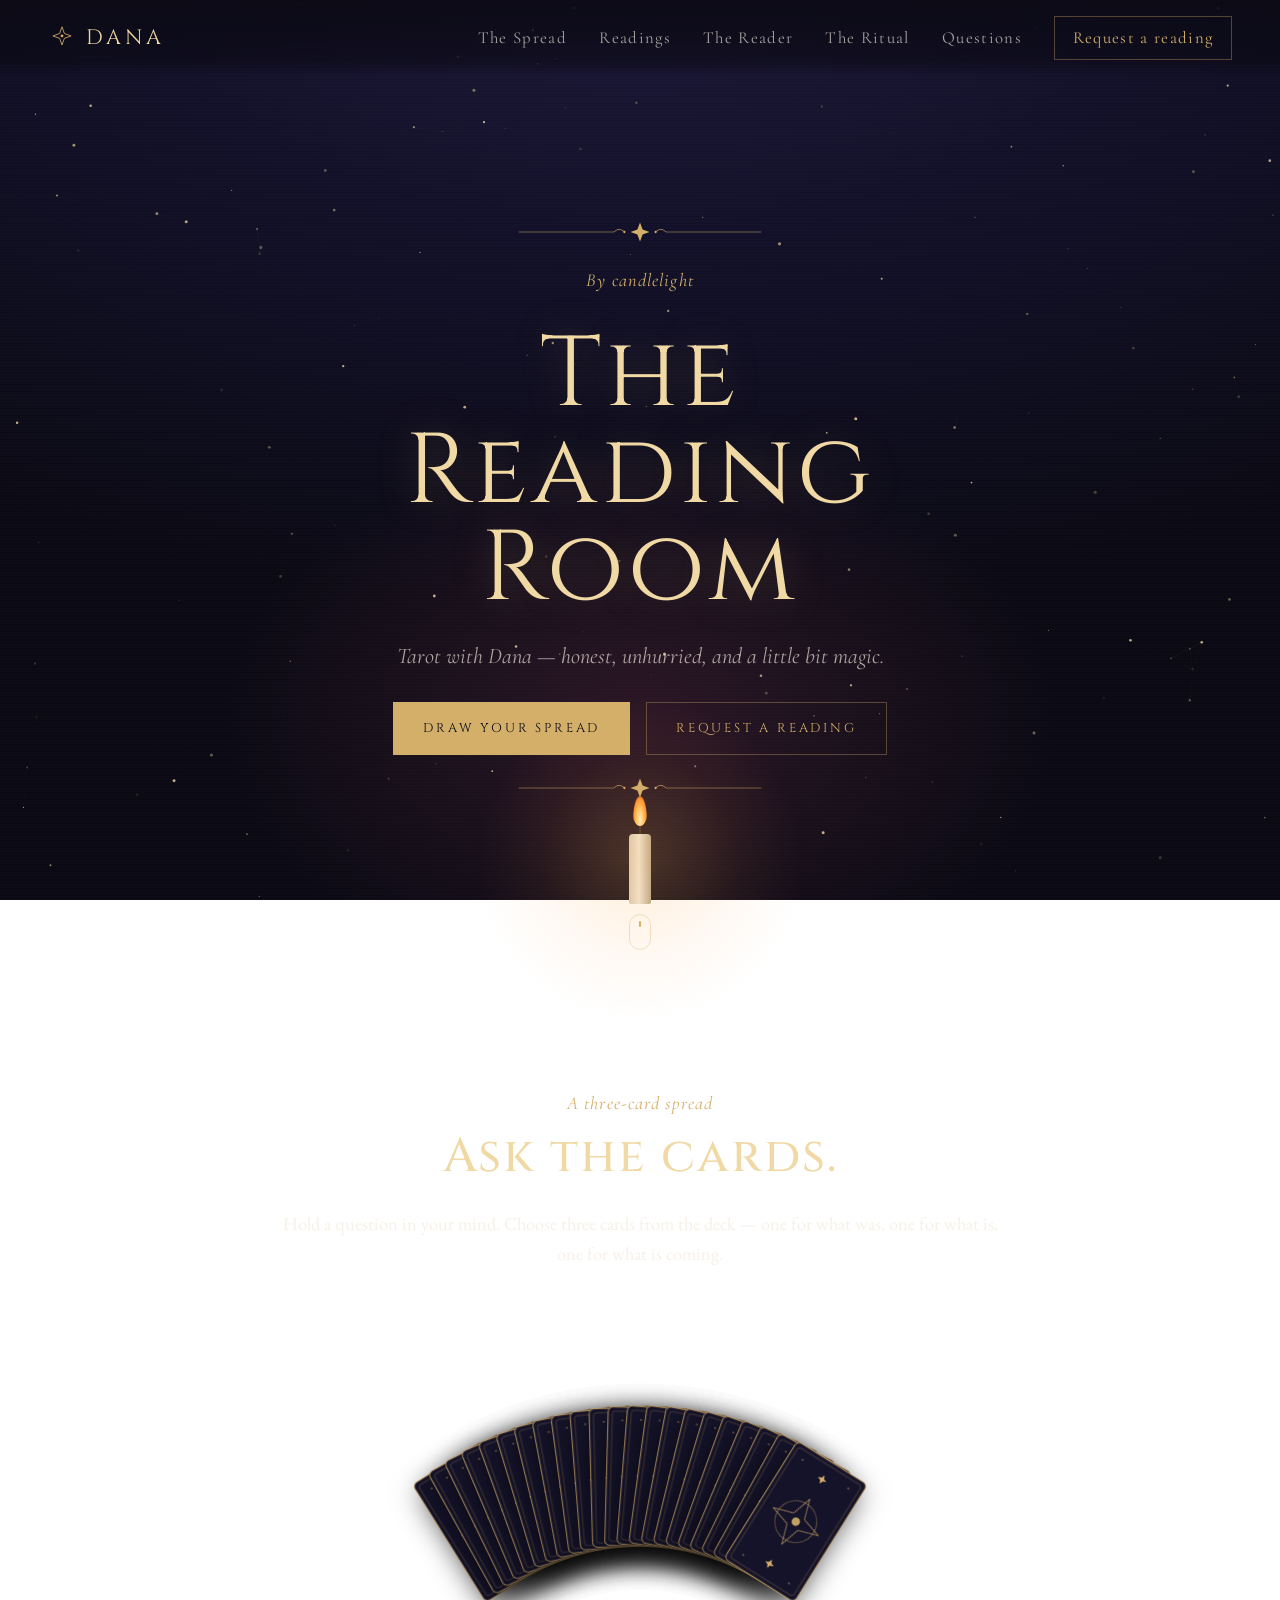
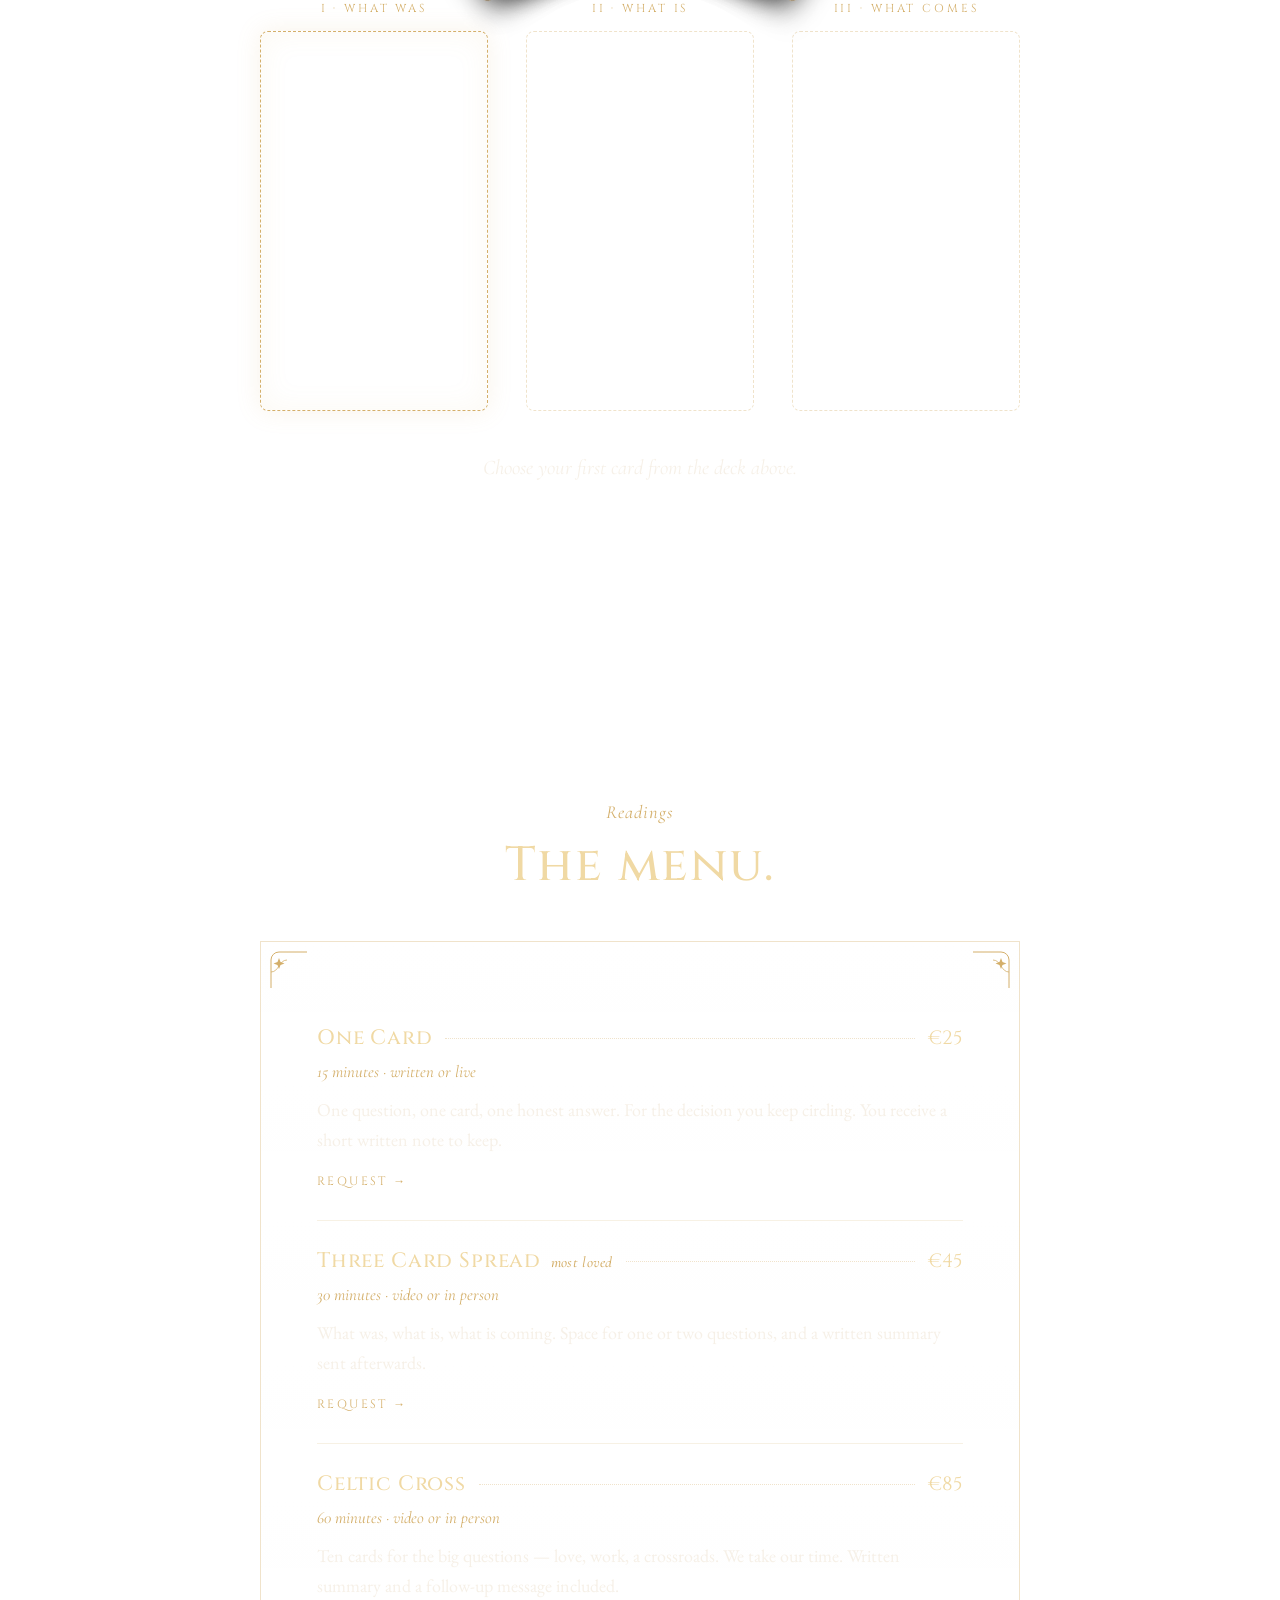
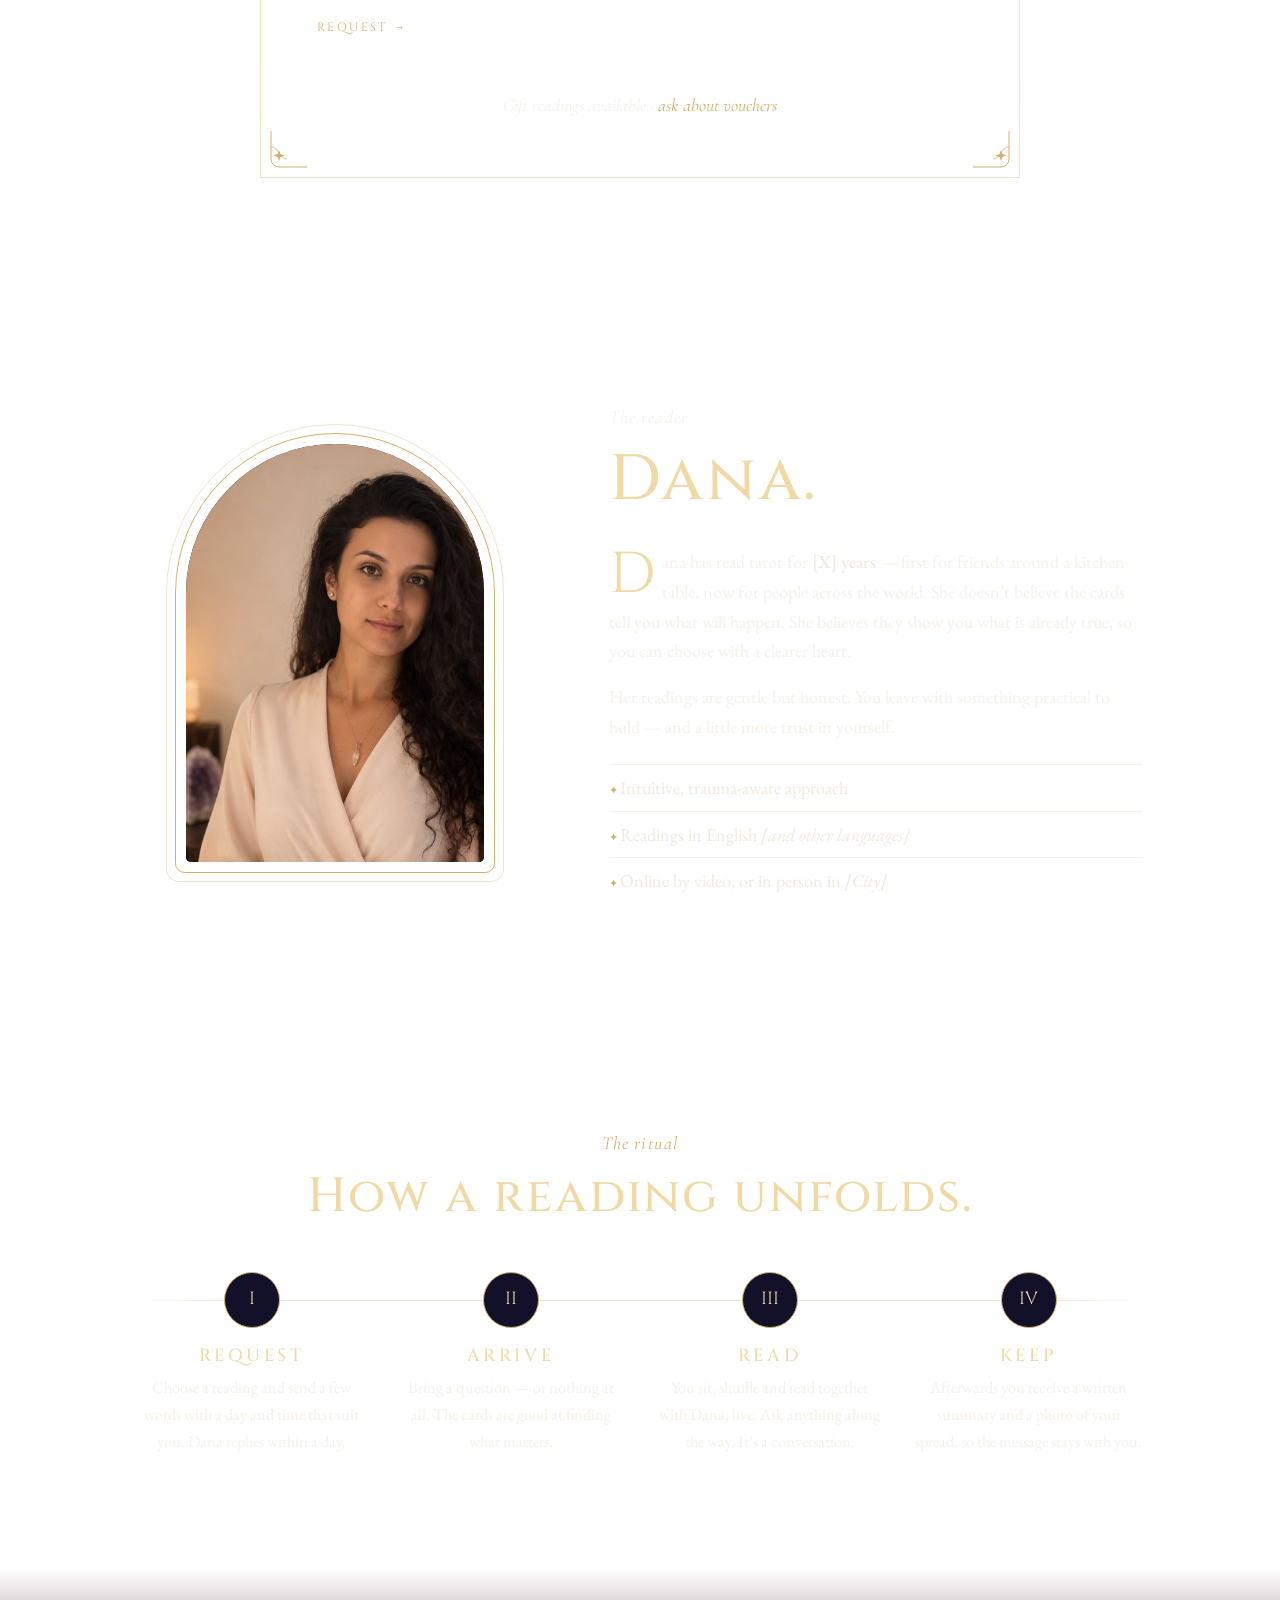
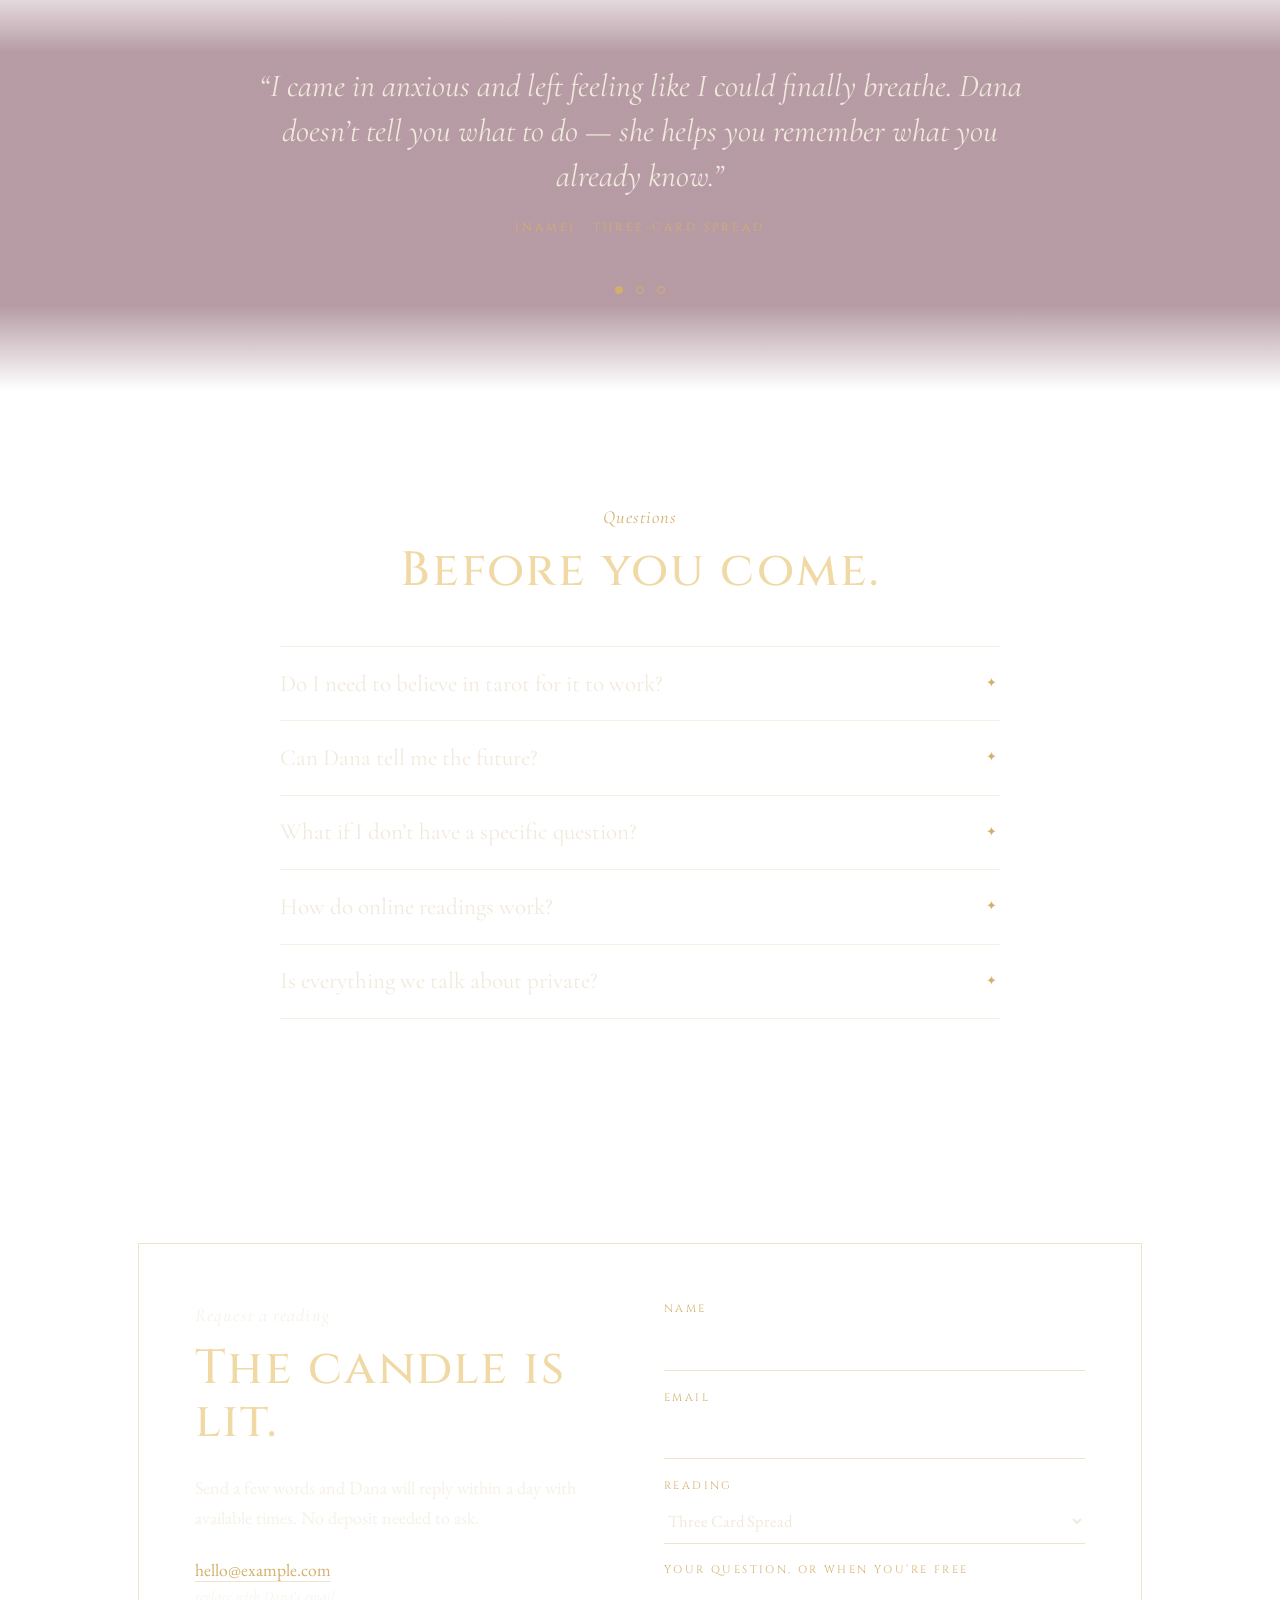
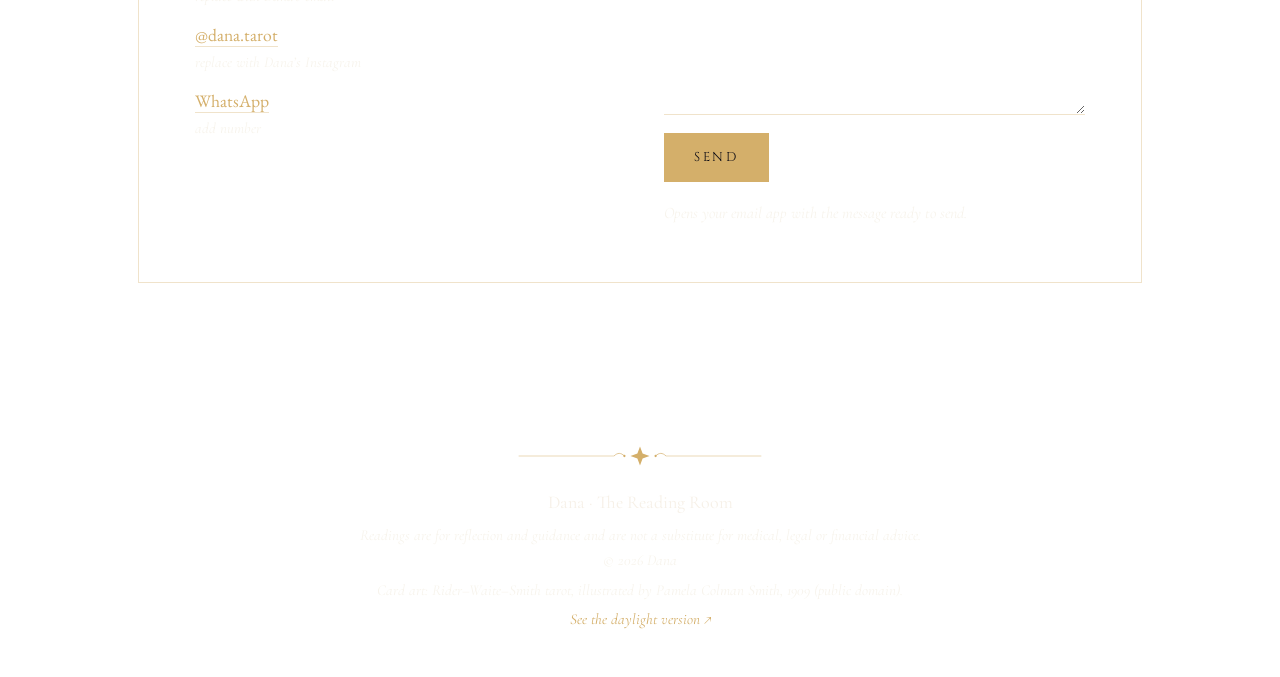
==== commit 14e20e84: "Swap in the warm daylight portrait on both versions Co-Authored-By: Claude Fable 5 <noreply@anthropi" ====
--- a/v2/index.html
+++ b/v2/index.html
@@ -9,7 +9,7 @@
   <meta property="og:title" content="Dana · The Reading Room">
   <meta property="og:description" content="Tarot readings by candlelight. Draw your own three-card spread, then book a reading with Dana.">
   <meta property="og:type" content="website">
-  <meta property="og:image" content="https://eliotmurrah.github.io/dana-tarot/assets/dana-candle-square.jpg">
+  <meta property="og:image" content="https://eliotmurrah.github.io/dana-tarot/assets/dana-warm-square.jpg">
   <meta property="og:image:width" content="1200">
   <meta property="og:image:height" content="1200">
   <meta name="twitter:card" content="summary_large_image">
@@ -159,7 +159,7 @@
     <section class="block reader" id="reader">
       <div class="reader__portrait">
         <div class="arch">
-          <img src="../assets/dana-candle.jpg" srcset="../assets/dana-candle-sm.jpg 470w, ../assets/dana-candle.jpg 940w" sizes="(max-width: 900px) 80vw, 320px" width="940" height="1254" alt="Dana, smiling softly, wearing a crystal pendant" loading="lazy">
+          <img src="../assets/dana-warm.jpg" srcset="../assets/dana-warm-sm.jpg 470w, ../assets/dana-warm.jpg 940w" sizes="(max-width: 900px) 80vw, 320px" width="940" height="1254" alt="Dana, smiling softly, wearing a crystal pendant" loading="lazy">
         </div>
       </div>
       <div class="reader__text">
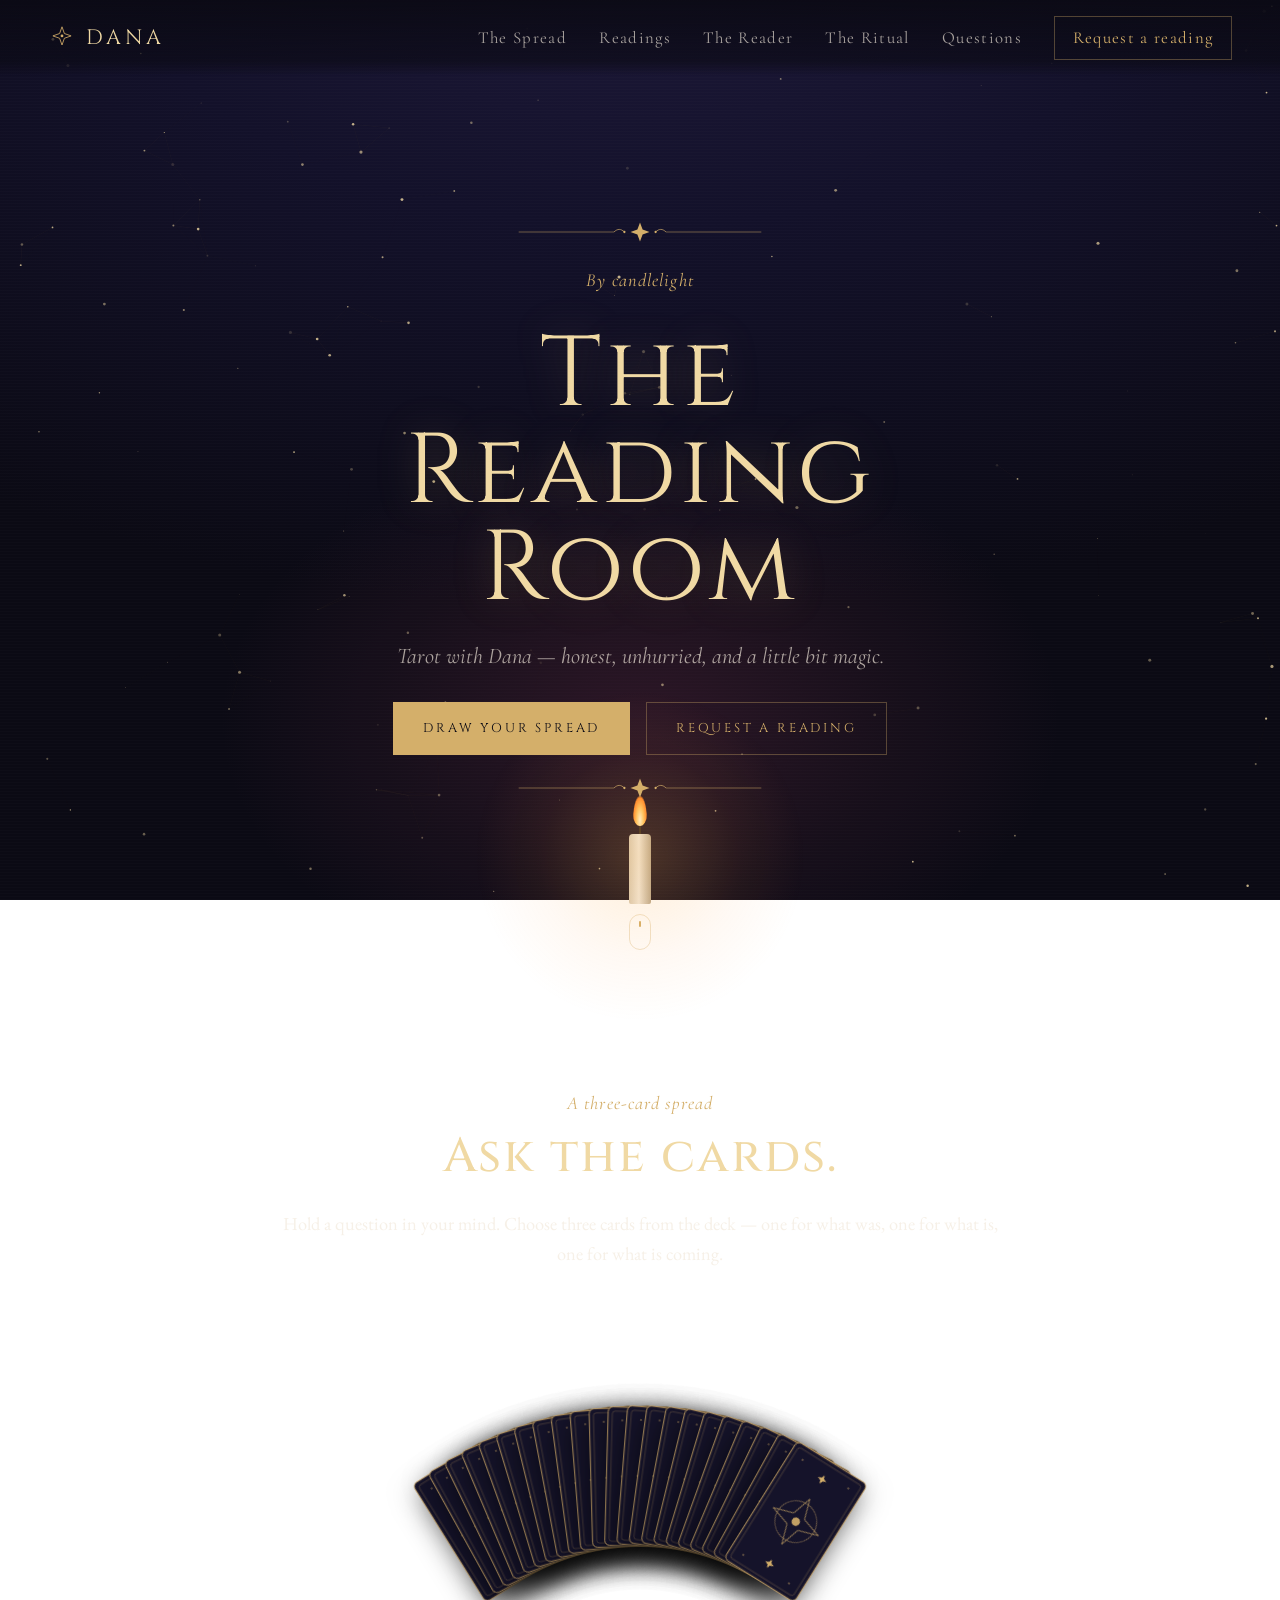
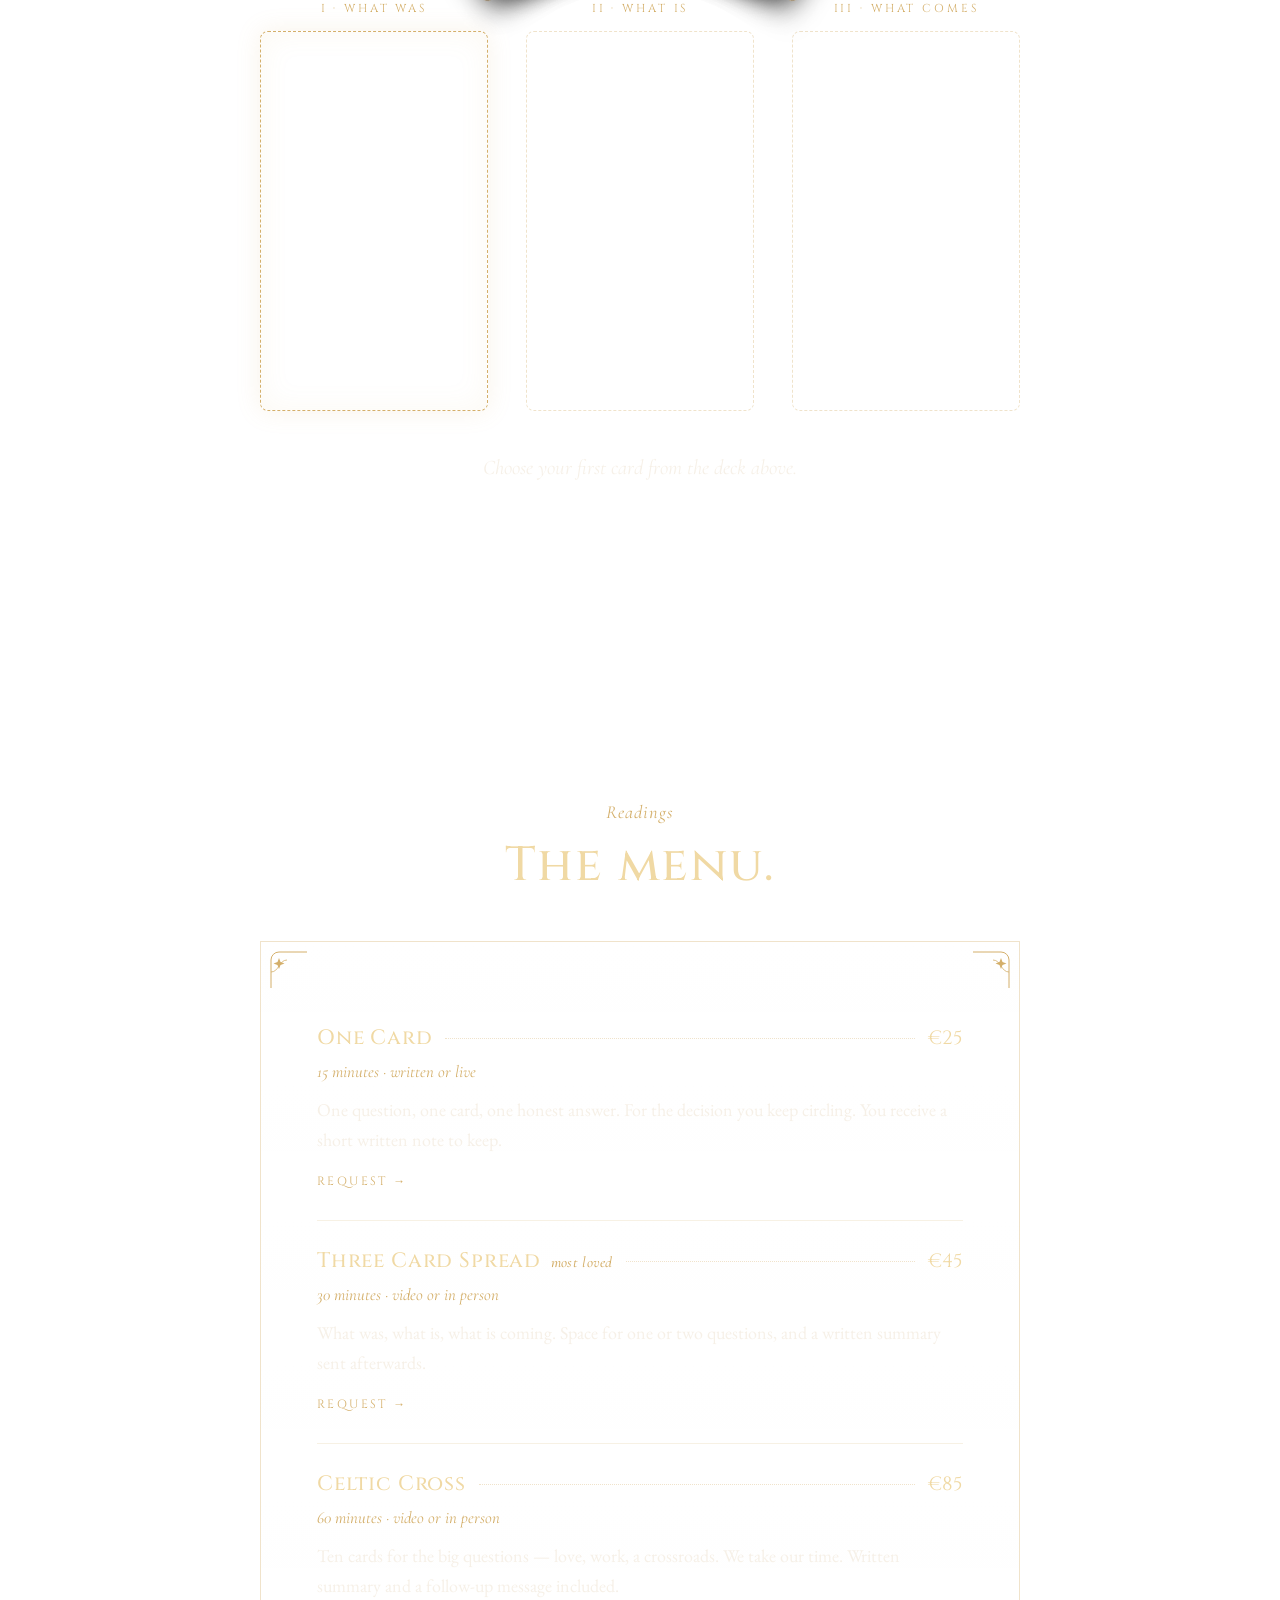
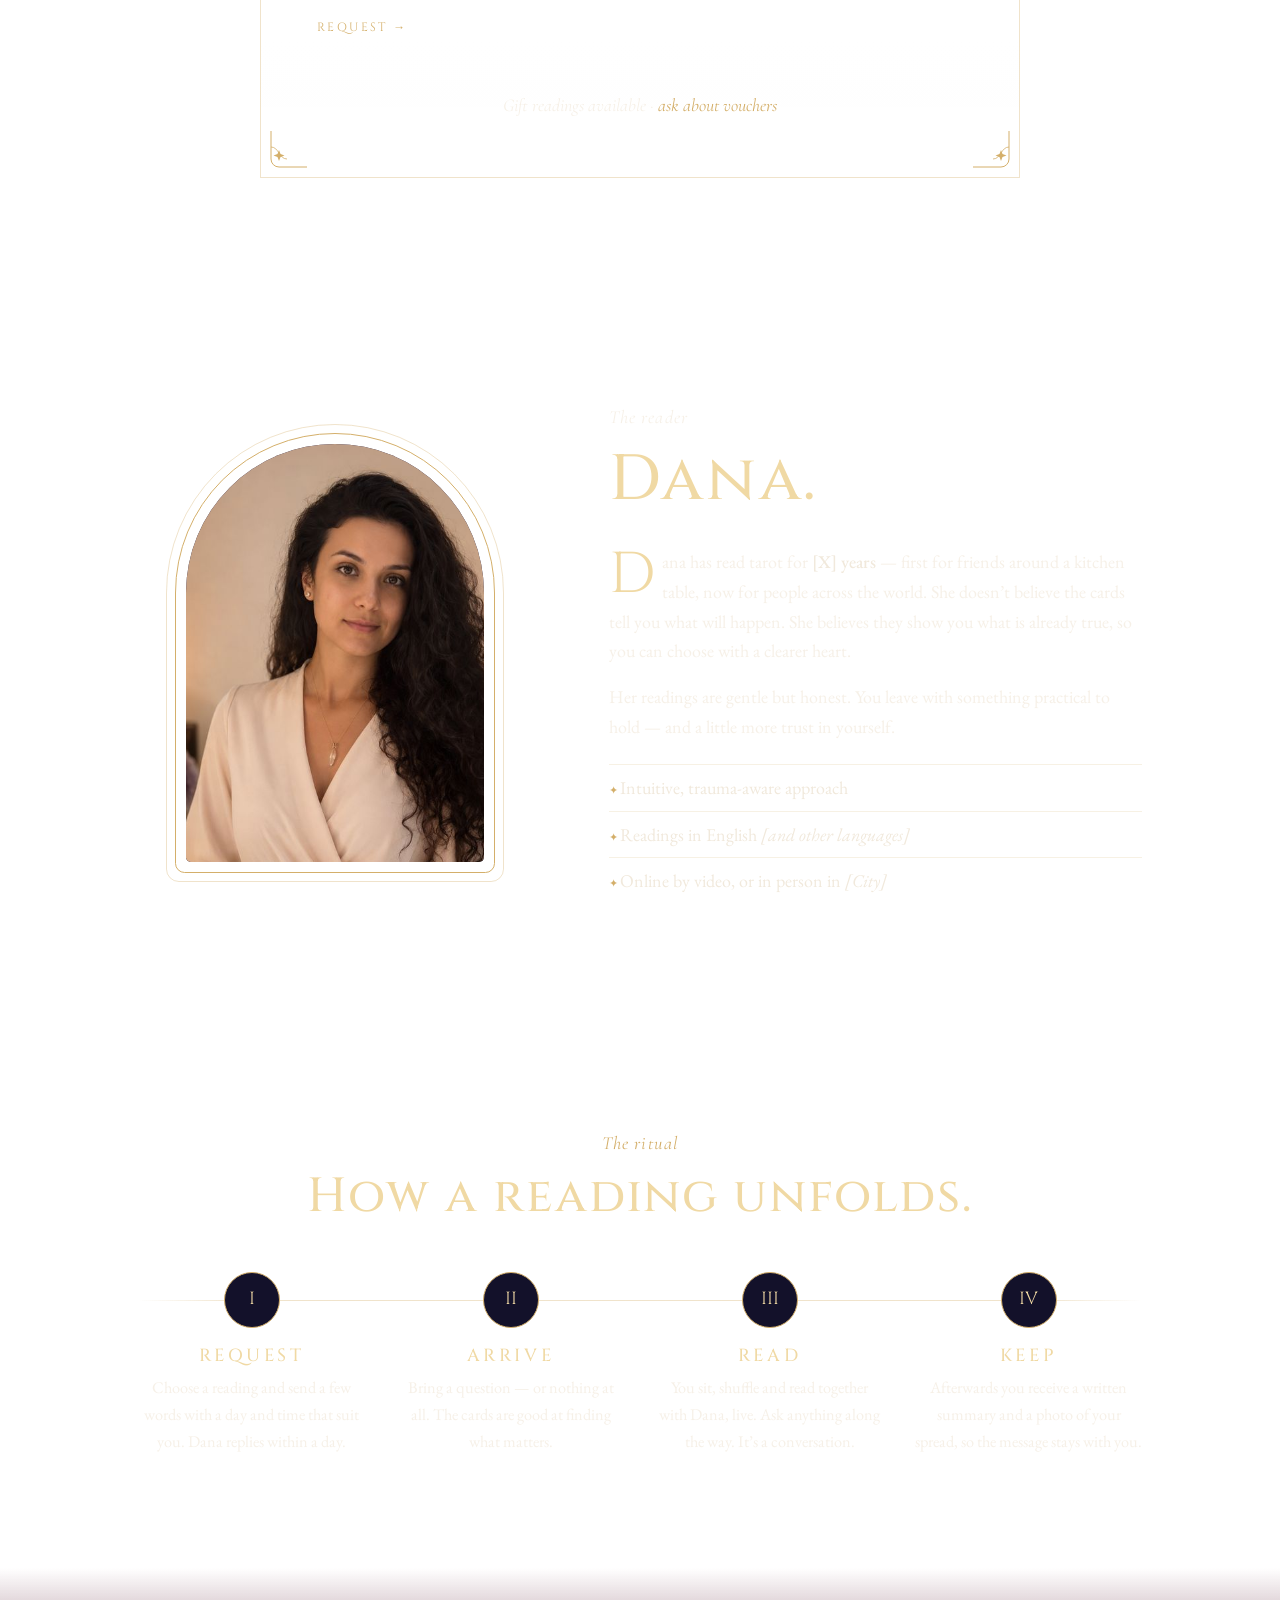
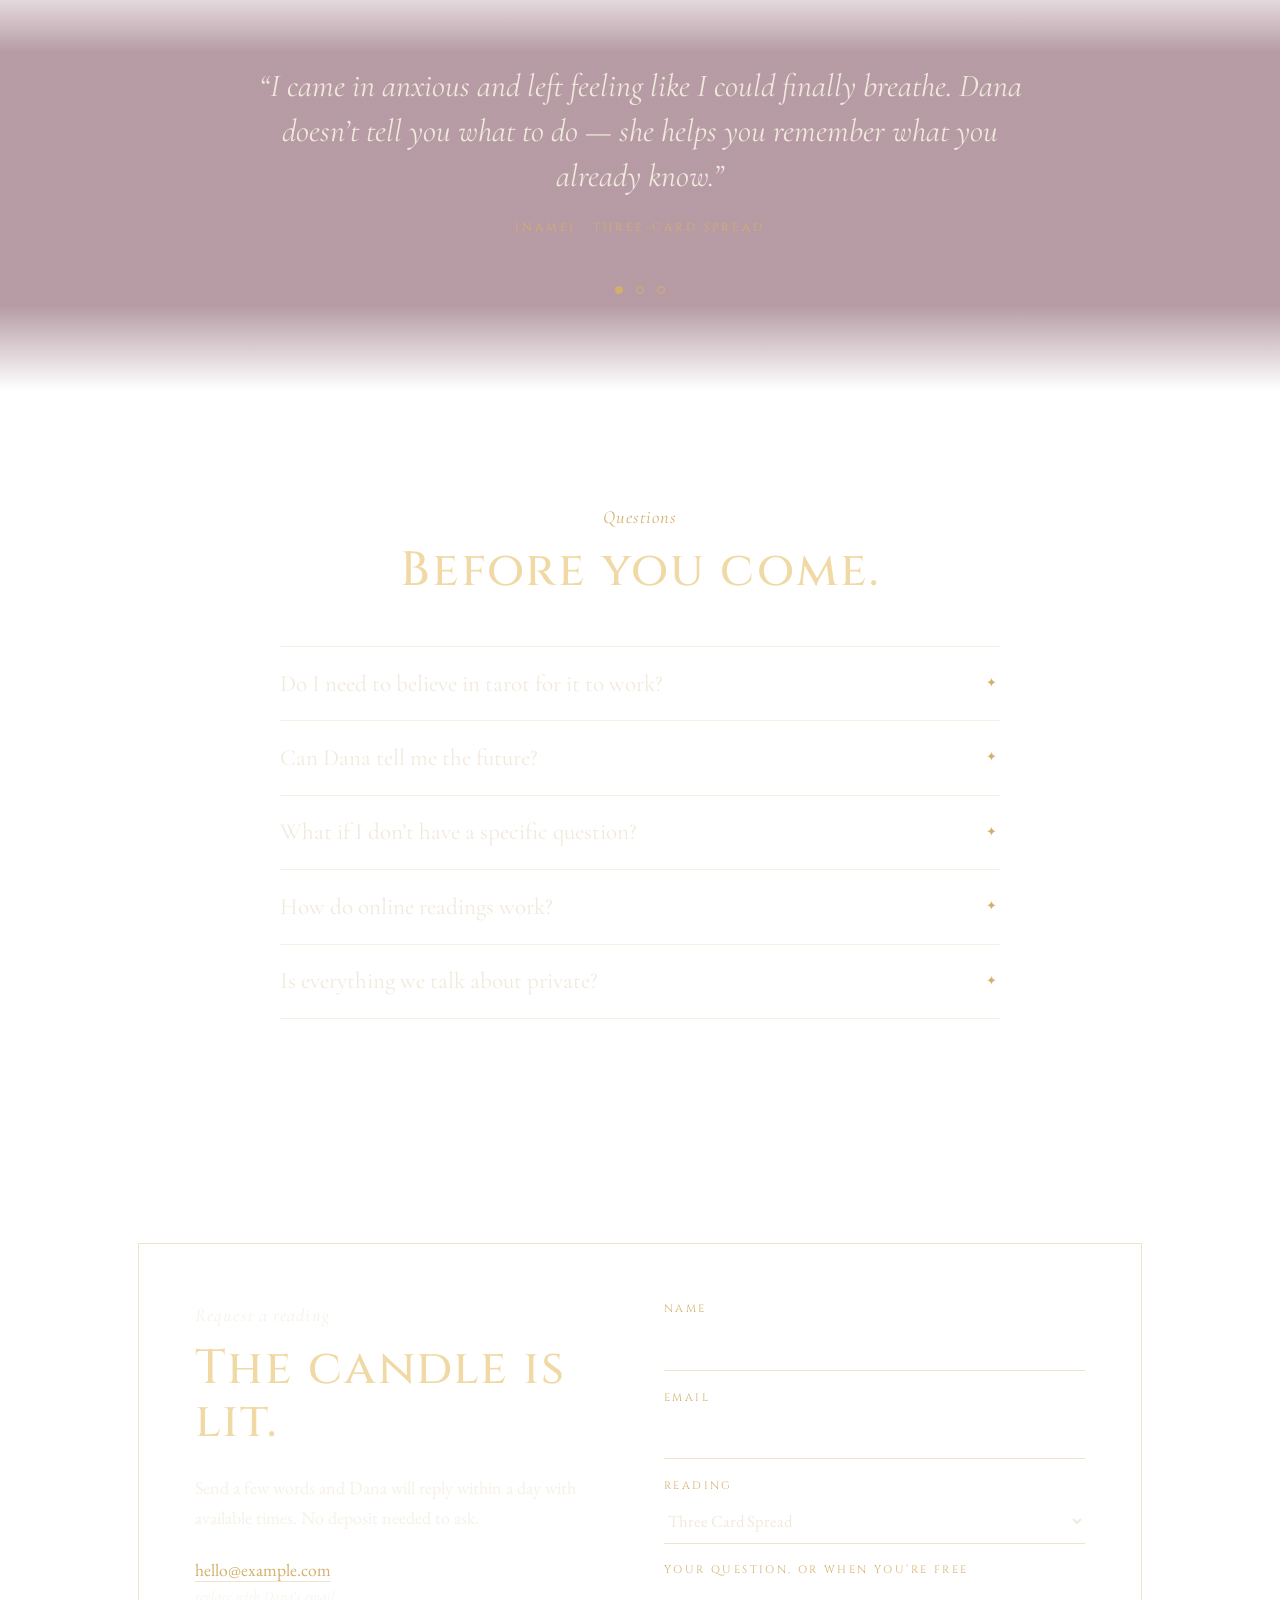
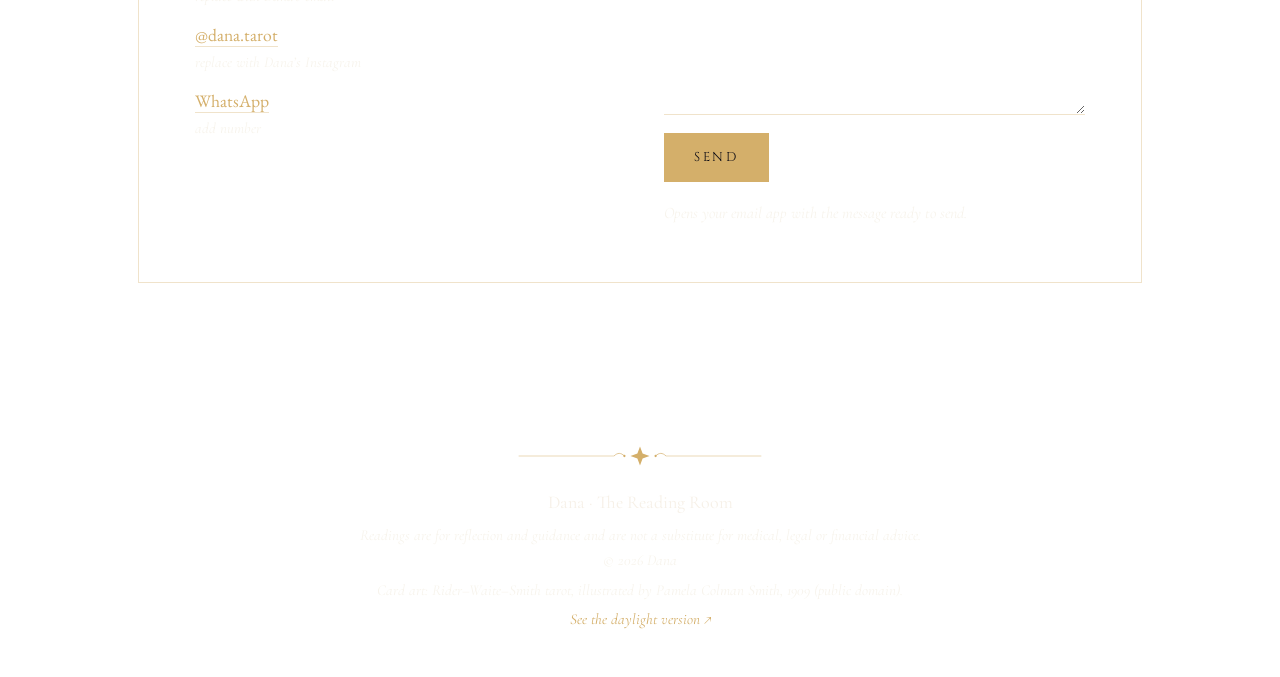
==== commit ea43fd0a: "Center Dana in the portrait crop Co-Authored-By: Claude Fable 5 <noreply@anthropic.com>" ====
--- a/v2/index.html
+++ b/v2/index.html
@@ -159,7 +159,7 @@
     <section class="block reader" id="reader">
       <div class="reader__portrait">
         <div class="arch">
-          <img src="../assets/dana-warm.jpg" srcset="../assets/dana-warm-sm.jpg 470w, ../assets/dana-warm.jpg 940w" sizes="(max-width: 900px) 80vw, 320px" width="940" height="1254" alt="Dana, smiling softly, wearing a crystal pendant" loading="lazy">
+          <img src="../assets/dana-warm-b.jpg" srcset="../assets/dana-warm-b-sm.jpg 470w, ../assets/dana-warm-b.jpg 940w" sizes="(max-width: 900px) 80vw, 320px" width="940" height="1254" alt="Dana, smiling softly, wearing a crystal pendant" loading="lazy">
         </div>
       </div>
       <div class="reader__text">
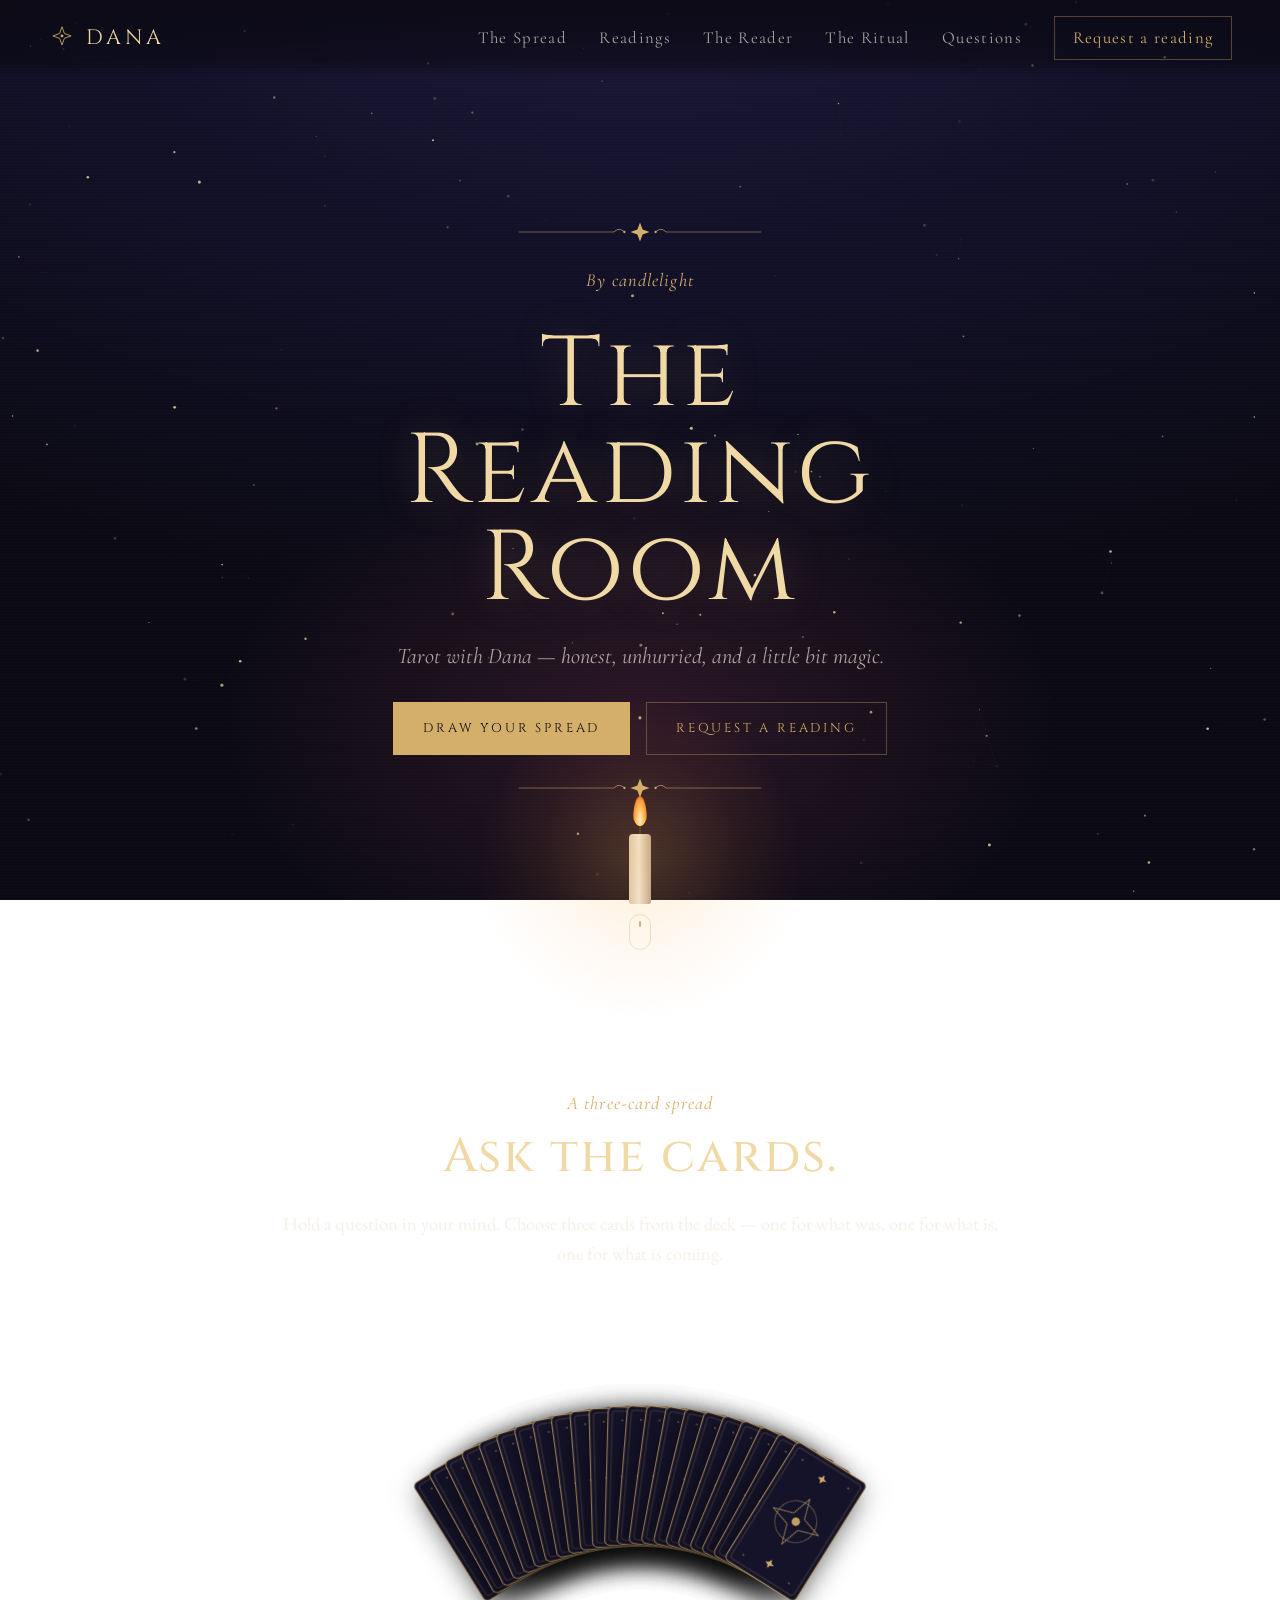
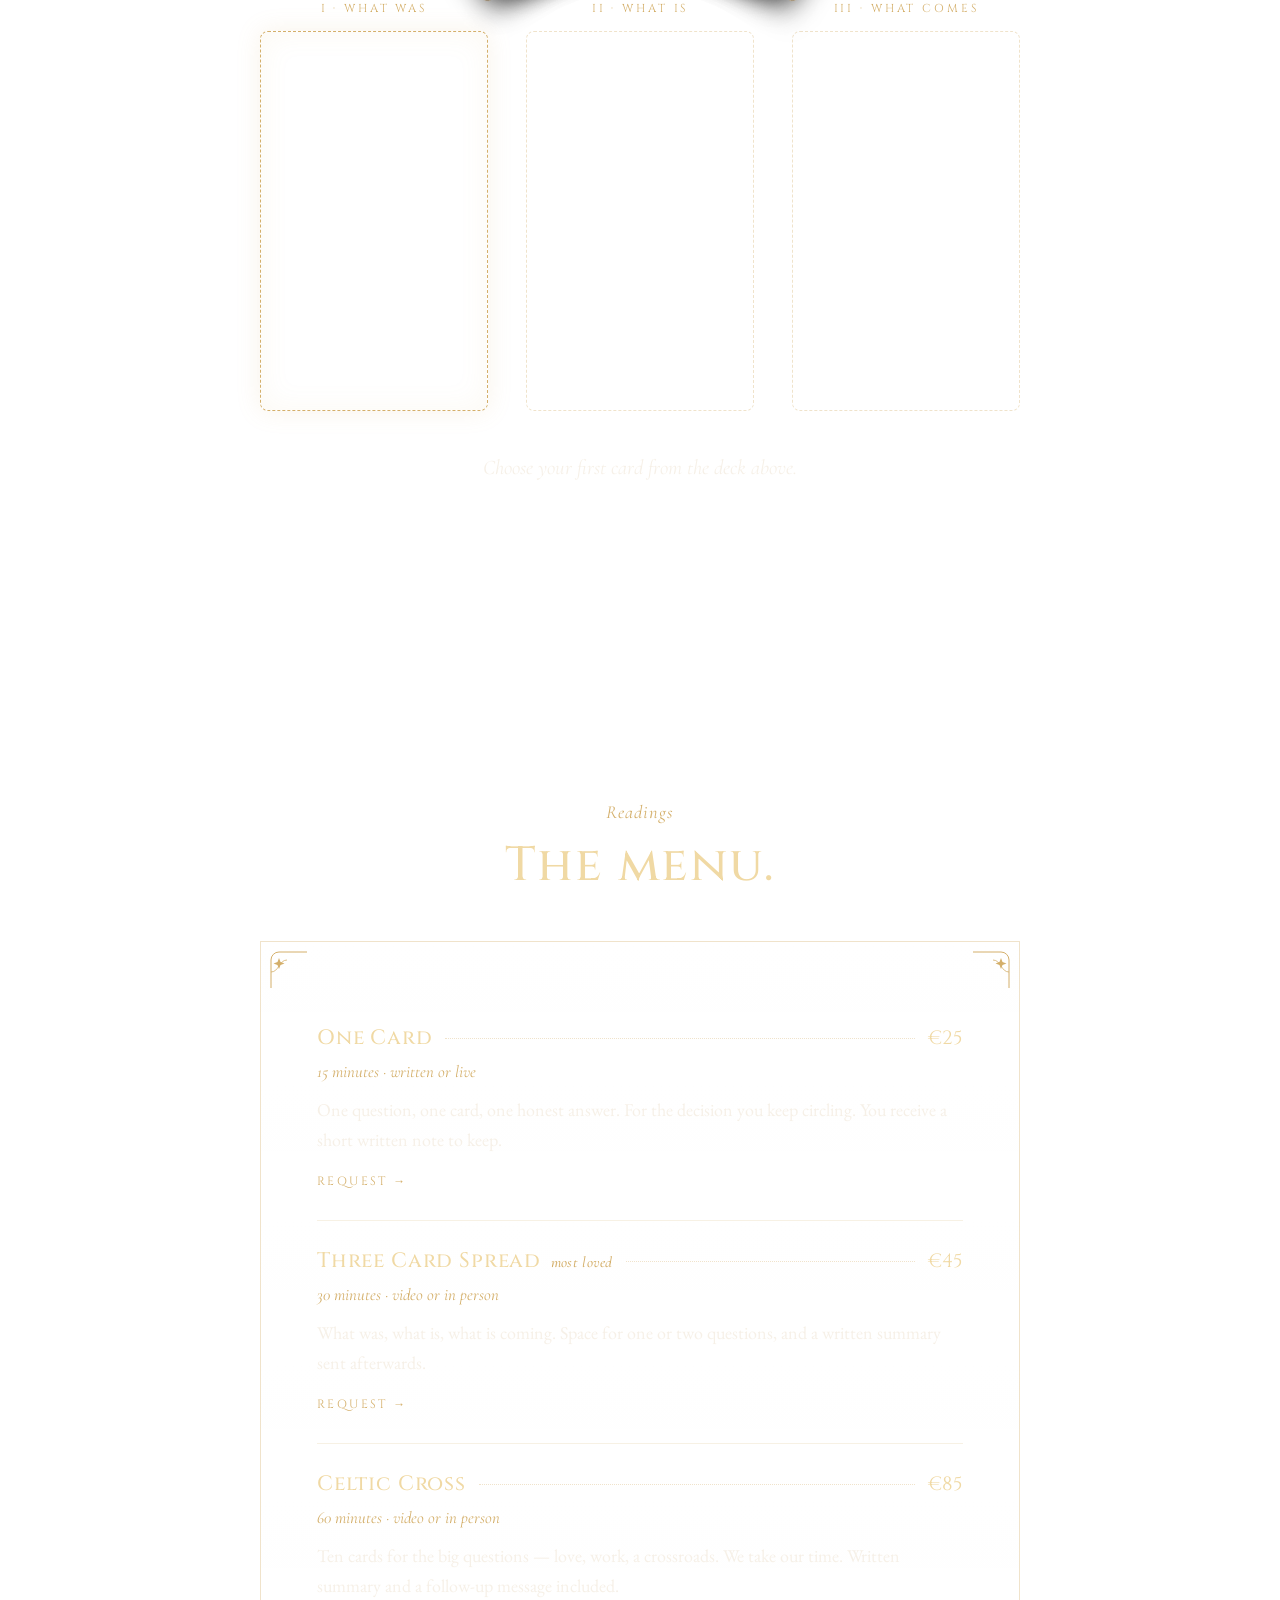
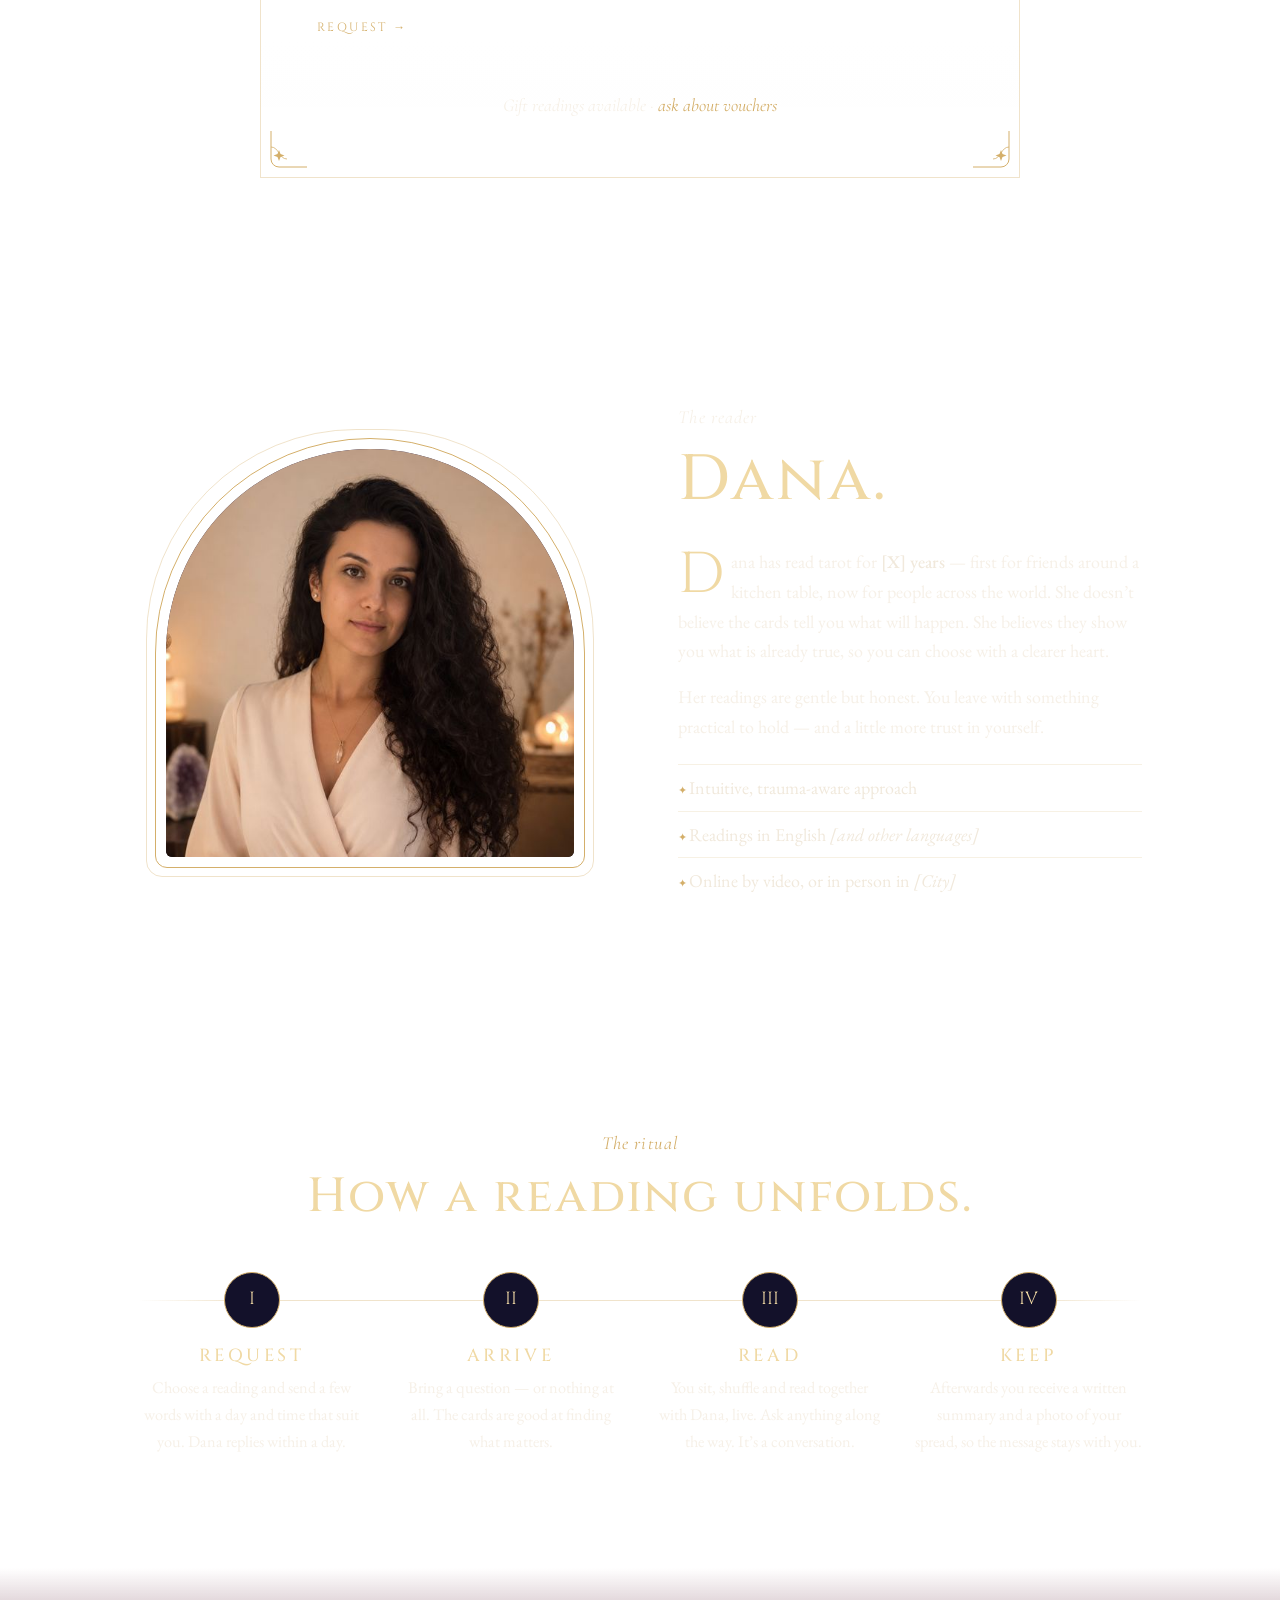
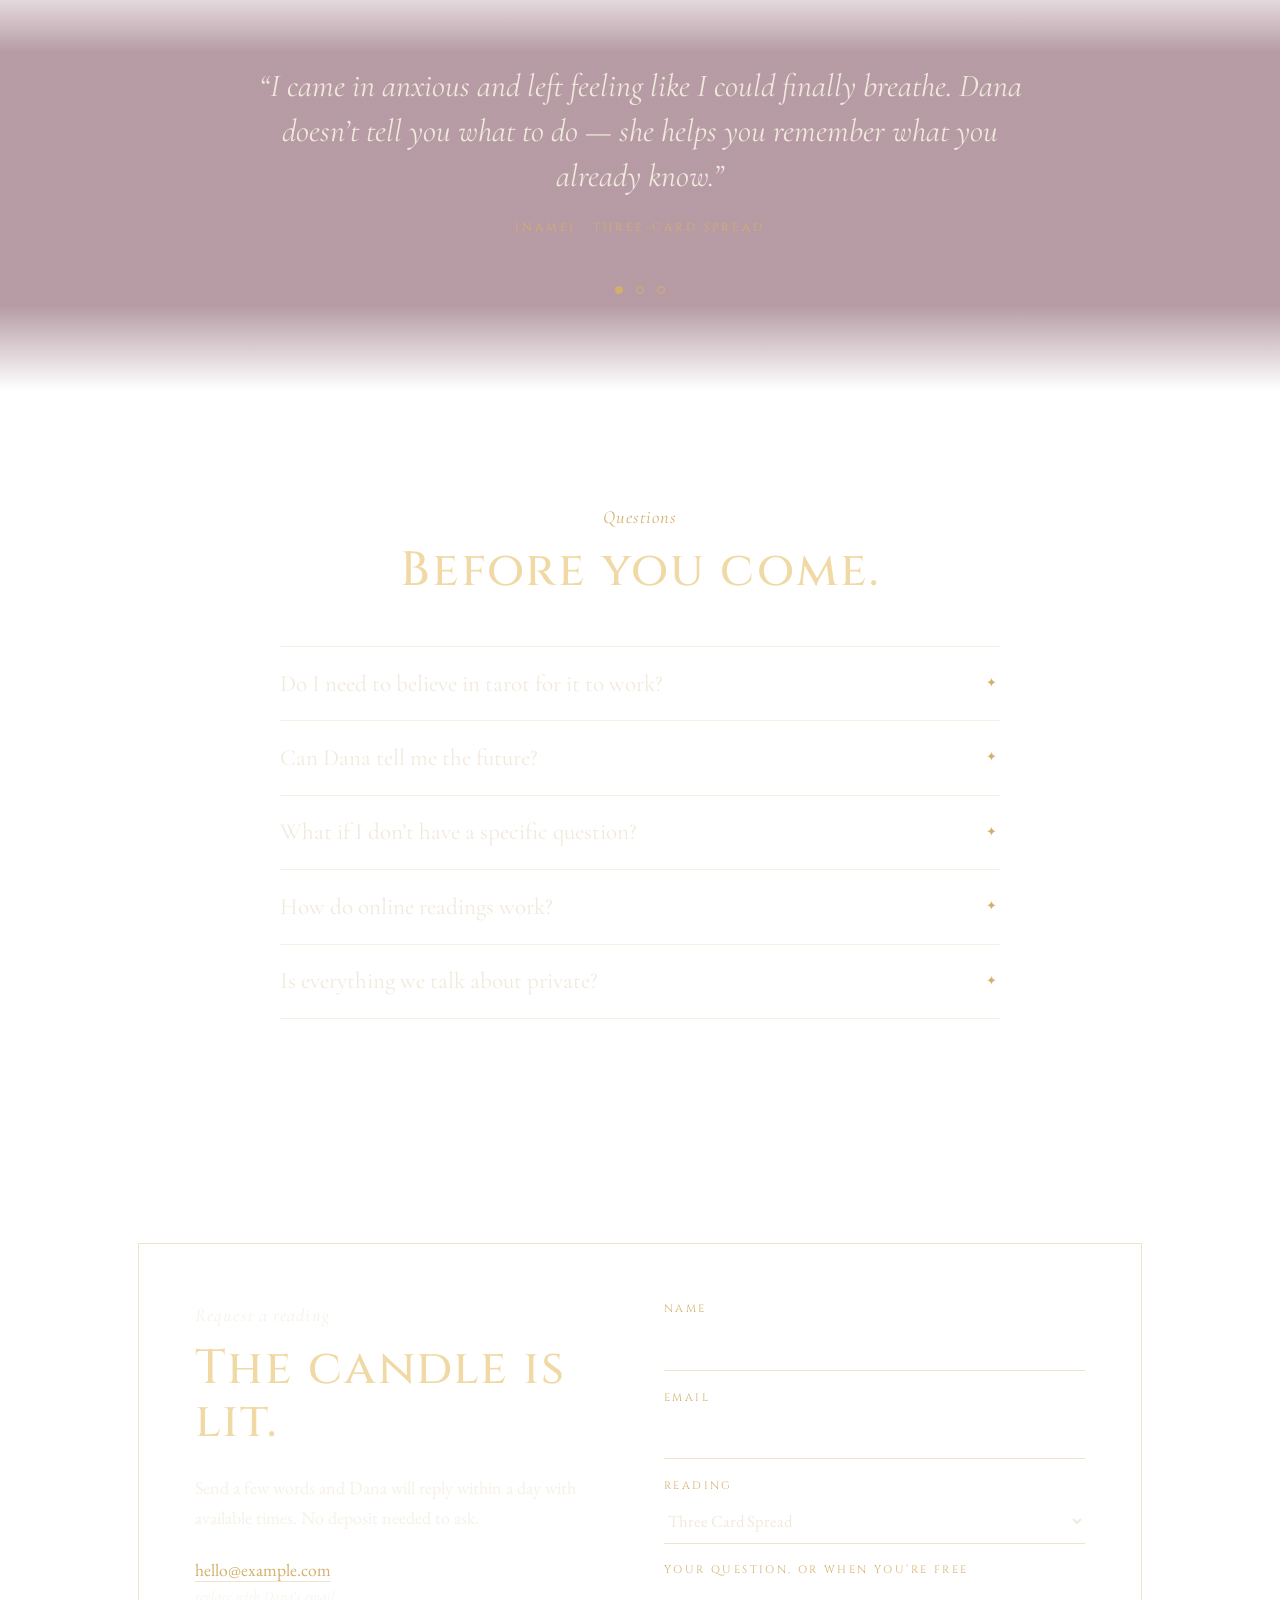
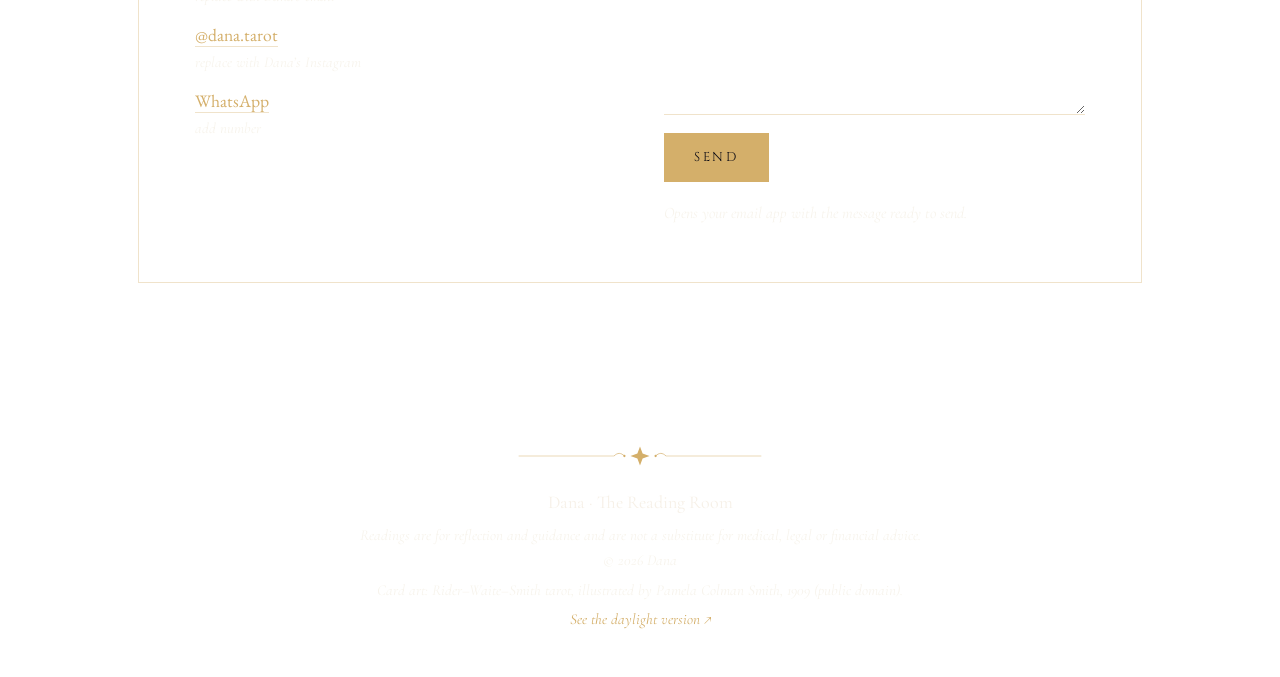
==== commit c972dde4: "Full-frame portrait with larger profile windows on both versions Co-Authored-By: Claude Fable 5 <nor" ====
--- a/v2/index.html
+++ b/v2/index.html
@@ -159,7 +159,7 @@
     <section class="block reader" id="reader">
       <div class="reader__portrait">
         <div class="arch">
-          <img src="../assets/dana-warm-b.jpg" srcset="../assets/dana-warm-b-sm.jpg 470w, ../assets/dana-warm-b.jpg 940w" sizes="(max-width: 900px) 80vw, 320px" width="940" height="1254" alt="Dana, smiling softly, wearing a crystal pendant" loading="lazy">
+          <img src="../assets/dana-full.jpg" srcset="../assets/dana-full-sm.jpg 550w, ../assets/dana-full.jpg 1100w" sizes="(max-width: 900px) 88vw, 430px" width="1100" height="1100" alt="Dana, smiling softly, wearing a crystal pendant" loading="lazy">
         </div>
       </div>
       <div class="reader__text">
--- a/v2/styles.css
+++ b/v2/styles.css
@@ -237,13 +237,13 @@
 .menu-card__foot { text-align: center; font-family: var(--serif); font-style: italic; color: var(--ivory-dim); margin: 1.6rem 0 0; }
 
 /* ── The Reader ── */
-.reader { display: grid; grid-template-columns: .85fr 1.15fr; gap: clamp(2rem, 6vw, 5rem); align-items: center; }
+.reader { display: grid; grid-template-columns: 1fr 1fr; gap: clamp(2rem, 6vw, 5rem); align-items: center; }
 .arch {
-  position: relative; max-width: 320px; margin: 0 auto;
-  border: 1px solid var(--gold); border-radius: 200px 200px 12px 12px; padding: 10px;
+  position: relative; max-width: 430px; margin: 0 auto;
+  border: 1px solid var(--gold); border-radius: 215px 215px 12px 12px; padding: 10px;
 }
 .arch::before { content: ''; position: absolute; inset: -10px; border: 1px solid var(--gold-dim); border-radius: 210px 210px 16px 16px; }
-.arch__placeholder, .arch img { border-radius: 190px 190px 6px 6px; overflow: hidden; background: linear-gradient(180deg, #221C42, #15122A); position: relative; aspect-ratio: 200/280; object-fit: cover; object-position: 50% 20%; width: 100%; height: auto; }
+.arch__placeholder, .arch img { border-radius: 205px 205px 6px 6px; overflow: hidden; background: linear-gradient(180deg, #221C42, #15122A); position: relative; aspect-ratio: 1/1; object-fit: cover; object-position: 50% 12%; width: 100%; height: auto; }
 .arch__placeholder span { position: absolute; bottom: 1rem; left: 0; right: 0; text-align: center; font-family: var(--serif); font-style: italic; color: var(--ivory-faint); }
 .reader h2 { font-size: clamp(2.6rem, 6vw, 4rem); }
 .reader p { color: var(--ivory-dim); }
